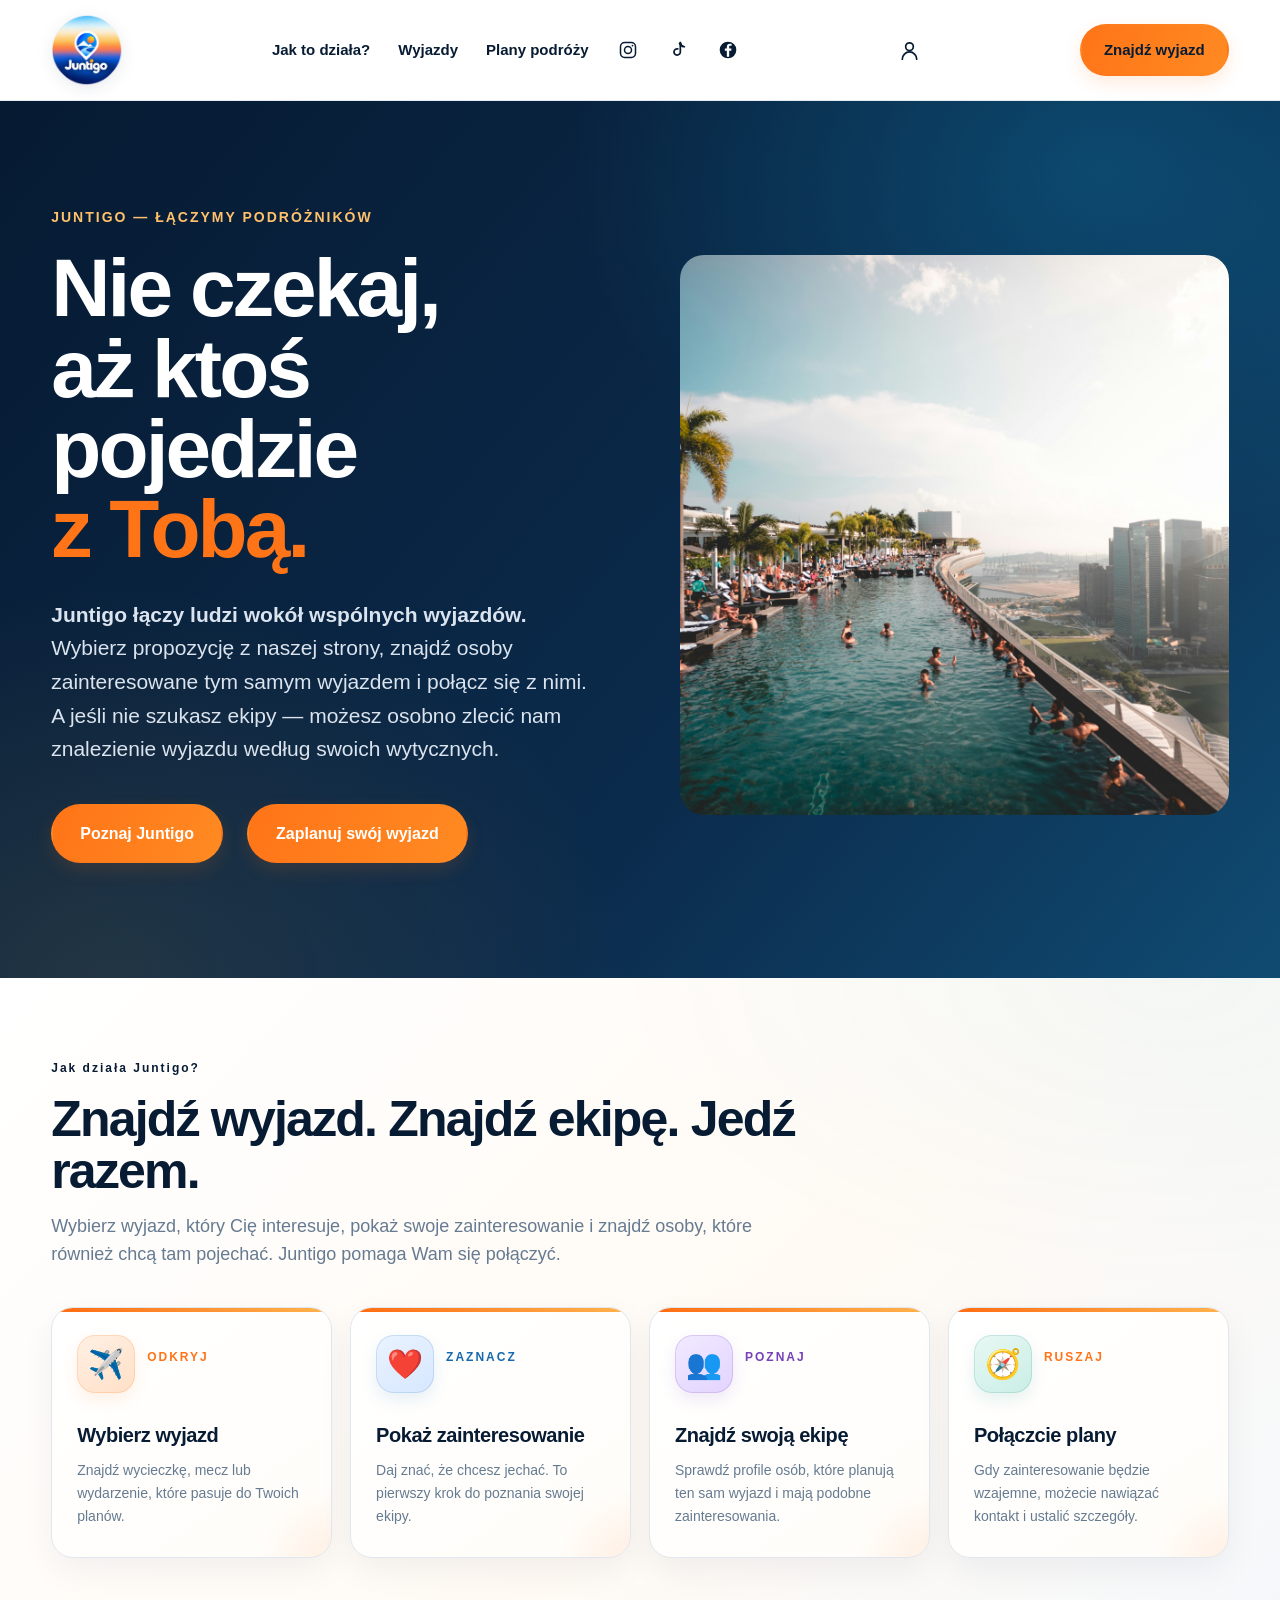
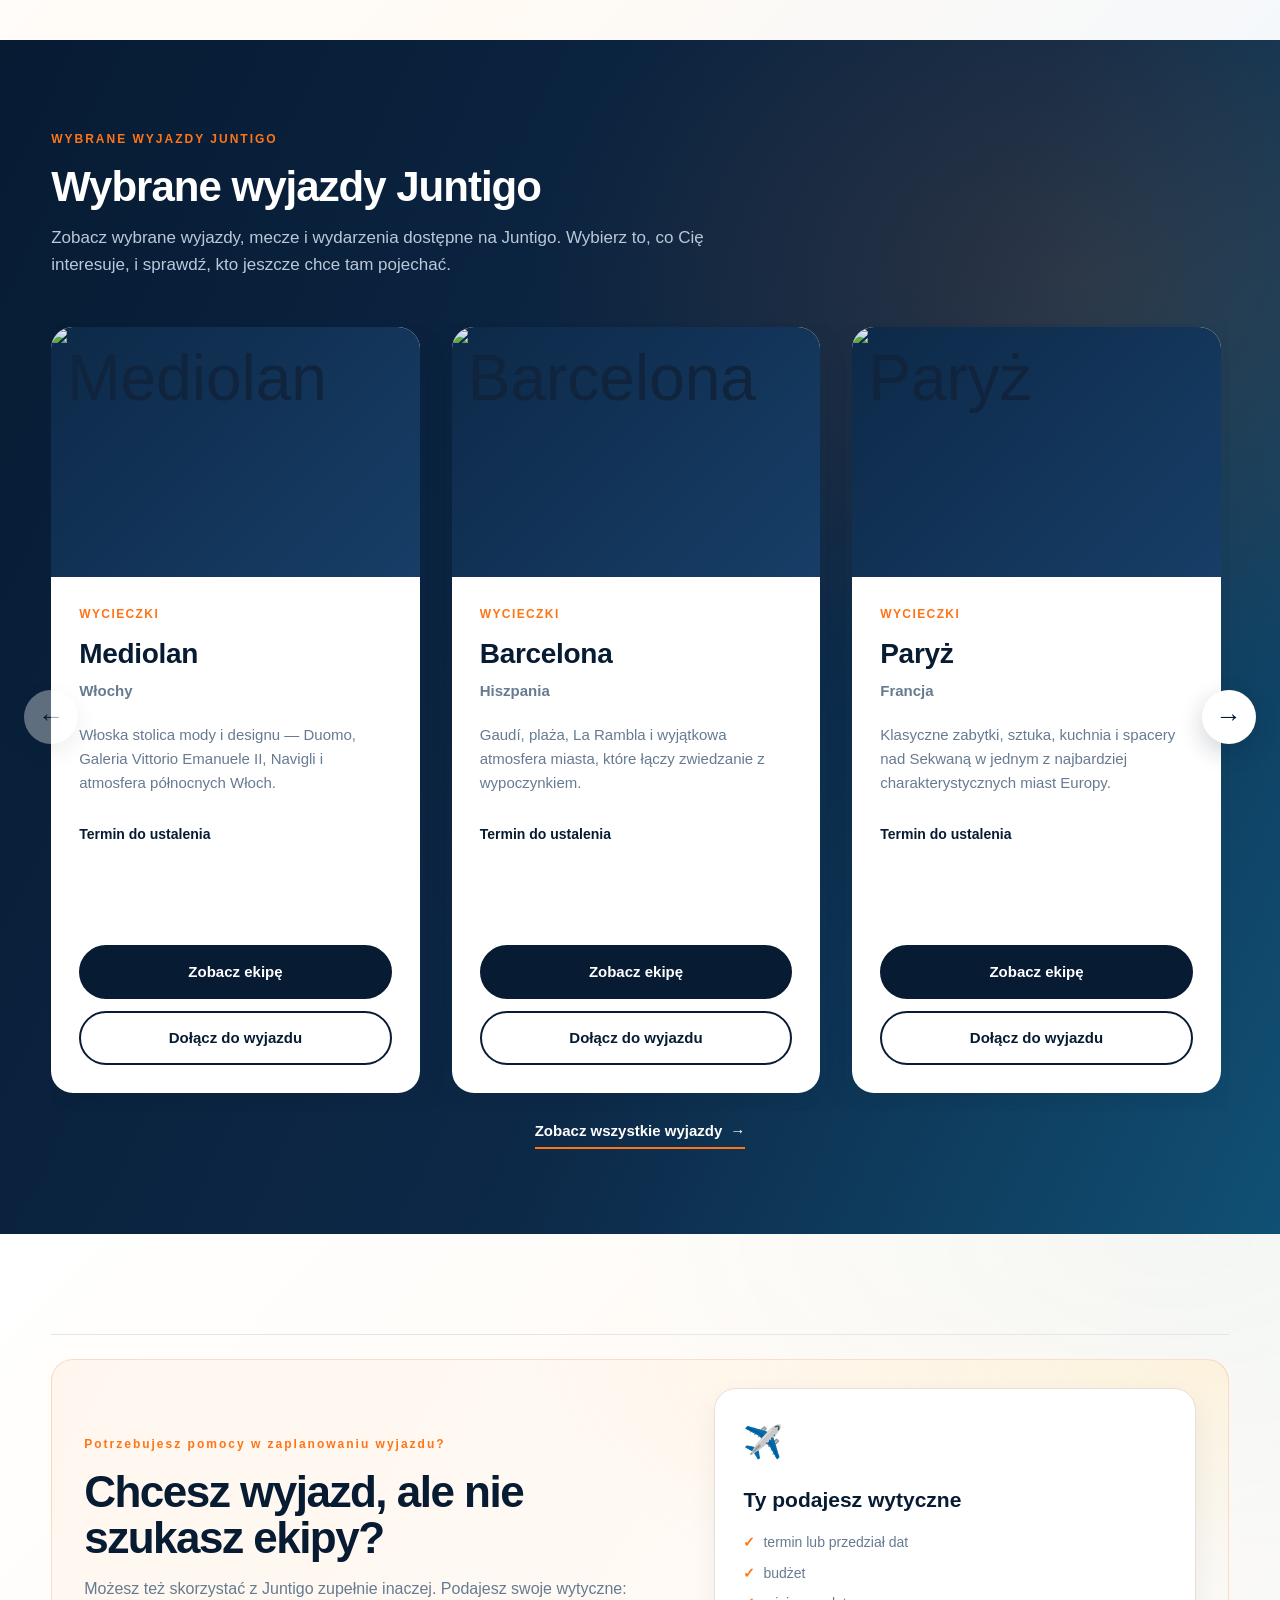
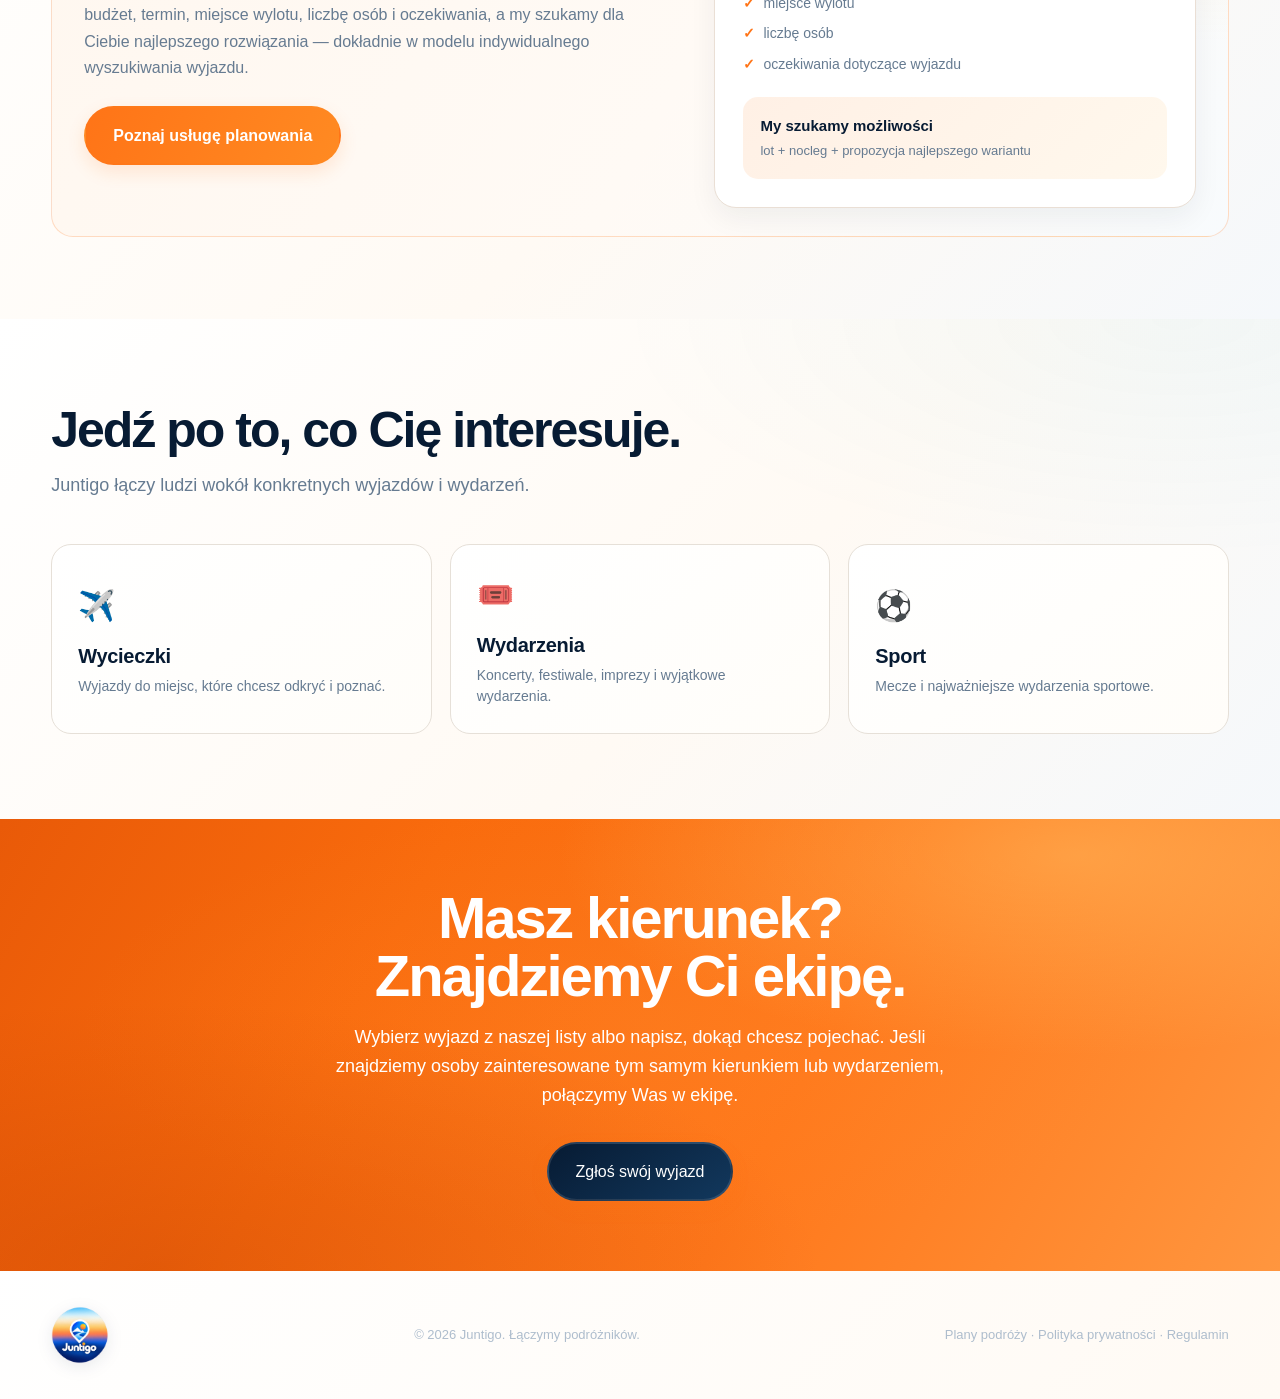
==== index.html @ 07f58eca "Dodać powiadomienie o otrzymaniu roli organizatora" ====
<!DOCTYPE html>
<html lang="pl">
<head>
  <!-- JUNTIGO_OCTOBER_EVENTS_REMOVED_20261023: homepage featured trips synchronized with the current catalogue. -->
  <meta charset="UTF-8">
  <meta name="viewport" content="width=device-width, initial-scale=1.0">
  <meta name="referrer" content="strict-origin-when-cross-origin">
  <meta name="robots" content="index,follow">
  <meta name="theme-color" content="#071b33">
  <link rel="icon" type="image/png" sizes="any" href="/juntigo-logo.png?v=20261024-3">
  <link rel="shortcut icon" type="image/png" href="/juntigo-logo.png?v=20261024-3">
  <link rel="apple-touch-icon" href="/juntigo-logo.png?v=20261024-3">

  <title>Juntigo — Łączymy podróżników</title>
  <meta name="description" content="Nie czekaj, aż ktoś pojedzie z Tobą. Znajdź ludzi na wycieczkę lub wydarzenie.">
  <link rel="canonical" href="https://juntigo.pl/">
<meta property="og:title" content="Juntigo — Łączymy podróżników">
<meta property="og:description" content="Znajdź ludzi na wspólną wycieczkę lub wydarzenie.">
<meta property="og:type" content="website">
<meta property="og:url" content="https://juntigo.pl/">
<meta property="og:image" content="https://juntigo.pl/juntigo-hero.jpg?v=20261024-2">
<meta property="og:image:width" content="1200">
<meta property="og:image:height" content="630">
<meta property="og:image:alt" content="Juntigo — łączymy podróżników">
<meta property="og:locale" content="pl_PL">
<meta property="og:site_name" content="Juntigo">

<meta name="twitter:card" content="summary_large_image">
<meta name="twitter:title" content="Juntigo — Łączymy podróżników">
<meta name="twitter:description" content="Znajdź ludzi na wspólny wyjazd.">
<meta name="twitter:image" content="https://juntigo.pl/juntigo-hero.jpg?v=20261024-2">

<script type="application/ld+json">
{
  "@context": "https://schema.org",
  "@type": "WebSite",
  "name": "Juntigo",
  "url": "https://juntigo.pl/",
  "description": "Juntigo łączy podróżników zainteresowanych wspólnymi wycieczkami i wydarzeniami.",
  "inLanguage": "pl-PL"
}
</script>
  <style>
    :root {
      --navy: #071b33;
      --navy-light: #0d2948;
      --orange: #ff7417;
      --orange-light: #ff8b3d;
      --cream: #fffaf4;
      --white: #ffffff;
      --juntigo-hero-background: radial-gradient(ellipse 560px 420px at 85% 20%, rgba(255,116,23,0.13), transparent 100%), linear-gradient(115deg, #071b33 0%, #0d2948 58%, #105074 100%);
      --text: #17283b;
      --muted: #667587;
      --border: #e7e1da;
    }

    * {
      box-sizing: border-box;
      margin: 0;
      padding: 0;
    }

    html {
      scroll-behavior: smooth;
    }

    body {
      font-family: Arial, Helvetica, sans-serif;
      color: var(--text);
      background: var(--cream);
      line-height: 1.6;
    }

    a {
      text-decoration: none;
      color: inherit;
    }

    .container {
      width: min(1400px, 92%);
      margin: 0 auto;
    }

    /* NAVBAR */

    nav {
      background: var(--white);
      border-bottom: 1px solid var(--border);
      position: sticky;
      top: 0;
      z-index: 100;
    }

    .nav-inner {
      height: 100px;
      display: flex;
      align-items: center;
      justify-content: space-between;
    }

    .logo {
      font-size: 28px;
      font-weight: 900;
      letter-spacing: -1.5px;
      color: var(--navy);
    }

    .logo span {
      color: var(--orange);
    }
.logo img {
    width: 72px;
    height: 72px;
    object-fit: contain;
    display: block;
}
   .nav-link {
  color: var(--navy);
  font-weight: 700;
  text-decoration: none;
  padding: 10px 14px;
  border-radius: 999px;
  transition: color 0.2s ease, background 0.2s ease;
}

.nav-link:hover {
  color: var(--orange);
  background: rgba(255, 107, 26, 0.08);
}
.nav-menu {
    display: flex;
    align-items: center;
    gap: 28px;
}

.nav-menu .nav-link {
    border: none;
    padding: 8px 0;
    font-size: 15px;
}
.nav-social-link {
    width: 22px;
    height: 22px;
    display: inline-flex;
    align-items: center;
    justify-content: center;
    color: var(--navy);
    transition: color 0.2s ease, transform 0.2s ease;
}
.nav-social-link svg {
    width: 20px;
    height: 20px;
    fill: none;
    stroke: currentColor;
    stroke-width: 1.8;
    stroke-linecap: round;
    stroke-linejoin: round;
}
.mobile-socials {
    display: none;
}

.nav-social-link:hover {
    transform: translateY(-1px);
}
.nav-social-link[href*="instagram.com"]:hover {
    color: #e1306c;
}
.nav-social-link[href*="tiktok.com"]:hover {
    color: #111111;
}
.nav-tiktok svg {
    stroke-width: 2.1;
}
.nav-facebook:hover {
    color: #1877f2;
}

.nav-cta {
  color: var(--navy);
  font-weight: 700;
  border: 2px solid var(--navy);
  padding: 12px 22px;
  border-radius: 999px;
  text-decoration: none;
  font-size: 15px;
  white-space: nowrap;
  background: white;
  transition: all 0.25s ease;
}
.profile-nav-button {
    width: 44px;
    height: 44px;
    padding: 0;
    border: 0;
    border-radius: 50%;
    background: transparent;
    color: var(--navy);
    display: flex;
    align-items: center;
    justify-content: center;
    cursor: pointer;
    transition: all 0.2s ease;
}

.profile-nav-button svg {
    width: 23px;
    height: 23px;
    fill: none;
    stroke: currentColor;
    stroke-width: 1.8;
    stroke-linecap: round;
    stroke-linejoin: round;
}

.profile-nav-button:hover {
    color: var(--orange);
    background: rgba(255, 107, 26, 0.08);
}

/* Avatar bez zdjęcia: identyczny kolor jak .avatar na konto.html */
#juntigo-account-wrapper .profile-nav-button.is-authenticated .juntigo-nav-avatar{background:linear-gradient(145deg,var(--brand-navy),#124d78) !important;}
    .profile-notification-badge {
    position: absolute;
    top: -2px;
    right: -4px;
    min-width: 18px;
    height: 18px;
    padding: 0 5px;
    display: none;
    align-items: center;
    justify-content: center;
    border-radius: 999px;
    background: #e53935;
    color: white;
    font-size: 11px;
    font-weight: 900;
    line-height: 1;
    border: 2px solid white;
    box-sizing: border-box;
    pointer-events: none;
}

.profile-nav-wrapper {
    position: relative;
    display: inline-flex;
    align-items: center;
    justify-content: center;
}
 
.juntigo-notification-button{position:relative;width:44px;height:44px;padding:0;border:0;border-radius:50%;background:transparent;color:var(--navy);display:flex;align-items:center;justify-content:center;cursor:pointer;transition:all .2s ease}
.juntigo-notification-button svg{width:23px;height:23px;fill:none;stroke:currentColor;stroke-width:1.8;stroke-linecap:round;stroke-linejoin:round}
.juntigo-notification-button:hover{color:var(--orange);background:rgba(255,107,26,.08)}
.juntigo-notification-panel{position:absolute;z-index:11000;top:calc(100% + 17px);right:-20px;width:min(390px,calc(100vw - 28px));max-height:min(600px,calc(100vh - 110px));overflow:hidden;border:1px solid #e2e8f0;border-radius:22px;background:#fff;box-shadow:0 22px 70px rgba(7,27,51,.22);color:var(--navy);text-align:left;animation:juntigoNoticeIn .16s ease-out}
.juntigo-notification-panel[hidden]{display:none}
.juntigo-notification-head{display:flex;align-items:flex-start;justify-content:space-between;gap:12px;padding:20px 20px 16px;border-bottom:1px solid #edf0f5}
.juntigo-notification-head h2{margin:0;color:var(--navy);font-size:22px;line-height:1.2;font-weight:850}
.juntigo-notification-head p{margin:5px 0 0;color:#718096;font-size:12px}
.juntigo-notification-head>a{flex-shrink:0;color:var(--orange);font-size:12px;font-weight:800;text-decoration:none}
.juntigo-notification-list{max-height:390px;overflow:auto;padding:7px}
.juntigo-notification-item{display:flex;gap:12px;padding:13px;border-radius:15px;color:var(--navy);text-decoration:none;transition:background .15s ease}
.juntigo-notification-item:hover{background:#f3f6fa}
.juntigo-notification-item.is-new{background:#fff7f0}
.juntigo-notification-avatar{display:flex;align-items:center;justify-content:center;flex:0 0 42px;width:42px;height:42px;border-radius:50%;background:linear-gradient(145deg,var(--brand-navy),#124d78) !important;color:#fff;font-size:18px;font-weight:900}
.juntigo-notification-avatar.is-match{background:linear-gradient(145deg,var(--brand-navy),#124d78) !important;color:#fff}
.juntigo-notification-copy{min-width:0;flex:1}
.juntigo-notification-copy strong{display:block;margin-bottom:3px;font-size:13px;line-height:1.4}
.juntigo-notification-copy span{display:block;color:#718096;font-size:12px;line-height:1.45}
.juntigo-notification-dot{flex:0 0 8px;width:8px;height:8px;margin-top:6px;border-radius:50%;background:var(--orange)}
.juntigo-notification-loading,.juntigo-notification-empty{padding:25px 18px;text-align:center;color:#718096;font-size:13px;line-height:1.6}
.juntigo-notification-footer{display:flex;align-items:center;justify-content:center;gap:8px;padding:15px;border-top:1px solid #edf0f5;color:var(--navy);font-size:13px;font-weight:850;text-decoration:none}
.juntigo-notification-footer:hover{background:#f7f9fc;color:var(--orange)}
@keyframes juntigoNoticeIn{from{opacity:0;transform:translateY(-5px)}to{opacity:1;transform:translateY(0)}}
@media(max-width:600px){.juntigo-notification-panel{position:fixed;top:78px;right:12px;width:calc(100vw - 24px);max-height:calc(100vh - 95px);border-radius:20px}.juntigo-notification-list{max-height:calc(100vh - 245px)}}

.nav-cta:hover {
  background: var(--navy);
  color: white;
  transform: translateY(-2px);
  box-shadow: 0 8px 18px rgba(7, 27, 51, 0.14);
}

.nav-link:hover {
  color: var(--orange);
  background: rgba(255, 107, 26, 0.08);
}

    .mobile-menu-header,
.mobile-nav-icon {
    display: none;
}

@media (max-width: 600px) {
  .nav-menu.mobile-open {
    background:
      radial-gradient(circle at 100% 0%, rgba(255,116,23,.16), transparent 35%),
      linear-gradient(160deg, #071b33 0%, #0d2948 100%);
    color: white;
    width: min(360px, 88vw);
    padding: 0 18px 24px;
    border-radius: 0 24px 24px 0;
    box-shadow: 16px 0 45px rgba(7,27,51,.28);
    overflow-y: auto;
  }

  .nav-menu.mobile-open .mobile-menu-header {
    display: flex;
    align-items: center;
    gap: 13px;
    padding: 24px 8px 22px;
    margin-bottom: 10px;
    border-bottom: 1px solid rgba(255,255,255,.13);
  }

  .mobile-menu-header img {
    width: 48px;
    height: 48px;
    object-fit: contain;
  }

  .mobile-menu-header strong {
    display: block;
    color: white;
    font-size: 21px;
    line-height: 1.1;
    letter-spacing: -.4px;
  }

  .mobile-menu-header span {
    display: block;
    margin-top: 4px;
    color: #aebdcd;
    font-size: 11px;
    font-weight: 700;
    letter-spacing: .4px;
    text-transform: uppercase;
  }

  .nav-menu.mobile-open .mobile-nav-item {
    display: flex;
    align-items: center;
    gap: 15px;
    width: 100%;
    min-height: 68px;
    margin: 9px 0;
    padding: 12px 15px;
    border: 1px solid rgba(255,255,255,.13);
    border-radius: 19px;
    background: linear-gradient(115deg, rgba(255,255,255,.105), rgba(255,255,255,.045));
    color: #fff;
    text-align: left;
    font-size: 16px;
    font-weight: 850;
    letter-spacing: .1px;
    box-shadow: 0 7px 18px rgba(0,0,0,.10);
    transition: background .2s ease, border-color .2s ease, transform .2s ease, box-shadow .2s ease;
  }

  .nav-menu.mobile-open .mobile-nav-item:hover,
  .nav-menu.mobile-open .mobile-nav-item:focus-visible {
    background: linear-gradient(115deg, rgba(255,116,23,.24), rgba(255,255,255,.08));
    border-color: rgba(255,145,75,.7);
    color: #fff;
    transform: translateX(3px);
    box-shadow: 0 9px 22px rgba(0,0,0,.16);
    outline: none;
  }

  .nav-menu.mobile-open .mobile-nav-icon {
    display: inline-flex;
    align-items: center;
    justify-content: center;
    width: 44px;
    height: 44px;
    flex: 0 0 44px;
    border: 1px solid rgba(255,255,255,.16);
    border-radius: 15px;
    background: linear-gradient(145deg, #ff7417 0%, #ff9a52 100%);
    color: #fff;
    font-size: 24px;
    line-height: 1;
    box-shadow: 0 5px 13px rgba(255,116,23,.24);
  }

  .nav-menu.mobile-open .nav-social-link {
    display: none;
  }
}

    /* HERO */

    .hero {
      background: var(--juntigo-hero-background);
      color: white;
      padding: 105px 0 115px;
      overflow: hidden;
    }
.hero .container {
    display: grid;
    grid-template-columns: 1fr 1fr;
    align-items: center;
    gap: 80px;
}

.hero-image {
    width: 100%;
    max-width: 680px;
    justify-self: end;
}

.hero-image img {
  width: 100%;
  height: 560px;
  object-fit: cover;
  border-radius: 24px;
  display: block;
  transition: transform 0.5s ease;
}

.hero-image:hover img {
  transform: scale(1.03);
}
    .hero-content {
      max-width: 780px;
    }
.hero-buttons {
    display: flex;
    align-items: center;
    gap: 14px;
    flex-wrap: nowrap;
}

.hero-buttons .button {
  white-space: nowrap;
  transition: all 0.25s ease;
}

.hero-buttons .button:hover {
  transform: translateY(-3px);
  box-shadow: 0 10px 22px rgba(7, 27, 51, 0.16);
}
    .hero-buttons .button-outline:hover {
  background: var(--navy);
  color: white;
  border-color: var(--navy);
}
    .eyebrow {
      color: var(--orange-light);
      font-size: 14px;
      font-weight: 800;
      letter-spacing: 2px;
      text-transform: uppercase;
      margin-bottom: 20px;
    }

    h1 {
    font-size: clamp(48px, 7vw, 82px);
    line-height: 0.98;
    letter-spacing: -3px;
    font-weight: 800;
    margin-bottom: 28px;
}

    h1 span {
      color: var(--orange);
    }

    .hero-text {
      max-width: 650px;
      font-size: 21px;
      color: #dbe4ee;
      margin-bottom: 38px;
    }

    .button {
      display: inline-block;
      background: var(--orange);
      color: white;
      padding: 15px 27px;
      border-radius: 999px;
      font-weight: 800;
      font-size: 16px;
      transition: 0.2s;
      border: 2px solid var(--orange);
    }

    .button:hover {
      background: var(--orange-light);
      transform: translateY(-2px);
    }

    .button-outline {
      margin-left: 10px;
      background: transparent;
      border-color: white;
    }

    .button-outline:hover {
      background: white;
      color: var(--navy);
    }

    /* SECTIONS */

    section {
      padding: 85px 0;
    }

    .section-heading {
      max-width: 700px;
      margin-bottom: 45px;
    }

    .section-heading h2 {
      font-size: clamp(34px, 5vw, 50px);
      line-height: 1.05;
      letter-spacing: -2px;
      color: var(--navy);
      margin-bottom: 14px;
    }

    .section-heading p {
      color: var(--muted);
      font-size: 18px;
    }

    /* CATEGORIES */

    .categories {
      background: white;
    }

    .category-grid {
      display: grid;
      grid-template-columns: repeat(3, 1fr);
      gap: 18px;
    }

  .category {
    background: #ffffff;
    border: 1px solid #e6e0d8;
    border-radius: 20px;
    padding: 26px;
    min-height: 150px;
    display: flex;
    flex-direction: column;
    justify-content: center;
    transition: transform 0.25s ease, box-shadow 0.25s ease, border-color 0.25s ease;
}

.category:hover {
  transform: translateY(-6px);
  box-shadow: 0 14px 30px rgba(7, 27, 51, 0.10);
  border-color: var(--orange);
}

   .category-icon {
    font-size: 30px;
    margin-bottom: 14px;
}

    .category h3 {
    color: var(--navy);
    margin-bottom: 8px;
    font-size: 20px;
    line-height: 1.2;
    letter-spacing: -0.3px;
}

    .category p {
    color: var(--muted);
    font-size: 14px;
    line-height: 1.5;
    margin: 0;
}
#jak-dziala {
    padding: 70px 0 55px;
}
    /* HOW IT WORKS */

  .steps {
    display: grid;
    grid-template-columns: repeat(4, 1fr);
    gap: 24px;
    position: relative;
}

.steps::before {
    content: "";
    position: absolute;
    top: 50px;
    left: 12%;
    right: 12%;
    height: 2px;
    background: #e6e9ee;
    z-index: 0;
}
@media (max-width: 600px) {
    .steps::before {
        display: none;
    }
}
.step {
    position: relative;
    z-index: 1;
}
.step {
    background: white;
    border: 1px solid #e6e9ee;
    border-radius: 20px;
    padding: 28px;
    min-height: 190px;
    box-shadow: 0 8px 24px rgba(7, 27, 51, 0.05);
    transition: transform 0.25s ease, box-shadow 0.25s ease, border-color 0.25s ease;
}

.step:hover {
    transform: translateY(-5px);
    box-shadow: 0 16px 35px rgba(7, 27, 51, 0.12);
}
  .step-number {
    width: 44px;
    height: 44px;
    display: flex;
    align-items: center;
    justify-content: center;
    background: var(--orange);
    color: white;
    border-radius: 50%;
    font-size: 13px;
    font-weight: 900;
    margin-bottom: 22px;
    letter-spacing: 0.5px;
}

    .step h3 {
    color: var(--navy);
    margin-bottom: 12px;
    font-size: 22px;
    line-height: 1.2;
}

    .step p {
      color: var(--muted);
      font-size: 15px;
    }

    /* TRIPS */

    .trips {
      background: var(--juntigo-hero-background);
      color: white;
    }

   .trips .section-heading h2 {
    color: white;
    font-size: 42px;
    line-height: 1.1;
    letter-spacing: -1px;
    margin-bottom: 14px;
}

    .trips .section-heading p {
    color: #bac9d9;
    font-size: 17px;
    line-height: 1.6;
    max-width: 720px;
}

    .trip-carousel{position:relative;width:100%}
    .trip-carousel-track{display:grid;grid-auto-flow:column;grid-auto-columns:calc((100% - 64px)/3);gap:32px;overflow-x:auto;overscroll-behavior-x:contain;scroll-snap-type:x mandatory;scroll-behavior:smooth;scrollbar-width:none;padding:4px 4px 18px;outline:none}
    .trip-carousel-track::-webkit-scrollbar{display:none}
    .trip-carousel-track:focus-visible{box-shadow:0 0 0 3px rgba(255,116,23,.35);border-radius:24px}
    .trip-slide{min-width:0;scroll-snap-align:start;display:flex}
    .featured-trip{width:100%;min-width:0}
    .trip-featured-visual{height:250px;overflow:hidden;display:flex;align-items:center;justify-content:center;font-size:64px;background:linear-gradient(135deg,#0d2948 0%,#173e67 100%)}
    .trip-featured-visual--poland{background:linear-gradient(135deg,#f1f3f6 0%,#dfe5ec 100%)}
    .trip-featured-visual--sport{background:linear-gradient(135deg,#071b33 0%,#155b55 100%)}
    .trip-featured-visual span{filter:drop-shadow(0 8px 12px rgba(7,27,51,.18))}.trip-featured-visual img{width:100%;height:100%;display:block;object-fit:cover}
    .trip-carousel-arrow{position:absolute;top:50%;z-index:5;width:54px;height:54px;border:0;border-radius:50%;background:white;color:var(--navy);box-shadow:0 8px 24px rgba(7,27,51,.20);display:flex;align-items:center;justify-content:center;cursor:pointer;transform:translateY(-50%);font-size:26px;font-weight:700;transition:transform .2s ease,opacity .2s ease,box-shadow .2s ease}
    .trip-carousel-arrow:hover:not(:disabled){transform:translateY(-50%) scale(1.05);box-shadow:0 12px 28px rgba(7,27,51,.26)}
    .trip-carousel-arrow:disabled{opacity:.35;cursor:default}
    .trip-carousel-arrow--prev{left:-27px}
    .trip-carousel-arrow--next{right:-27px}
    .trip-carousel-arrow:focus-visible{outline:3px solid var(--orange);outline-offset:3px}
    .trips-all-link{display:flex;justify-content:center;margin-top:8px}
    .trips-all-link a{display:inline-flex;align-items:center;gap:8px;color:white;font-size:15px;font-weight:900;text-decoration:none;border-bottom:2px solid var(--orange);padding-bottom:4px}
    .trips-all-link a:hover{color:var(--orange)}

    .trip-grid {
      display: grid;
      grid-template-columns: repeat(3, 1fr);
      gap: 32px;
      align-items: stretch;
    }

  .trip {
    background: white;
    color: var(--text);
    border-radius: 22px;
    overflow: hidden;
    box-shadow: 0 10px 30px rgba(7, 27, 51, 0.10);
    transition: transform 0.25s ease, box-shadow 0.25s ease;
    display: flex;
    flex-direction: column;
}

.trip:hover {
    transform: translateY(-6px);
    box-shadow: 0 18px 40px rgba(7, 27, 51, 0.18);
}

    .trip-image {
  height: 250px;
  overflow: hidden;
  background: #f0f2f5;
}
.trip-image img {
    width: 100%;
    height: 100%;
    object-fit: cover;
    display: block;
    transition: transform 0.5s ease, filter 0.5s ease;
}
.trip:hover .trip-image img {
    filter: brightness(0.9);
}
.trip:first-child .trip-image img {
  object-position: center 25%;
}
.trip:hover .trip-image img {
  transform: scale(1.05);
}

 .trip-content {
    padding: 28px;
    min-height: 280px;
    display: flex;
    flex-direction: column;
    flex: 1;
    position: relative;
    padding-bottom: 175px;
}



    .trip-tag {
      color: var(--orange);
      text-transform: uppercase;
      font-size: 12px;
      font-weight: 900;
      letter-spacing: 1.4px;
      margin-bottom: 6px;
    }

   .trip h3 {
    font-size: 28px;
    color: var(--navy);
    margin: 8px 0 10px;
    line-height: 1.15;
    letter-spacing: -0.3px;
}

    .trip-destination{color:var(--navy);font-size:14px;font-weight:800;margin:-2px 0 10px}
    .trip-date{color:var(--navy);font-size:14px;font-weight:900;margin-top:8px}


   .trip p {
    color: var(--muted);
    font-size: 15px;
    line-height: 1.6;
    margin-bottom: 20px;
}

 .trip-actions {
    position: absolute;
    left: 28px;
    right: 28px;
    bottom: 28px;
    display: flex;
    flex-direction: column;
    gap: 10px;
}

.trip-interest-count {
    display: flex;
    align-items: center;
    gap: 6px;
    margin: -8px 0 0;
    color: var(--navy);
    font-size: 14px;
    font-weight: 800;
}

.trip-button {
    display: block;
    width: 100%;
    margin: 0;
    padding: 13px 20px;
    background: white;
    color: var(--navy);
    border: 2px solid var(--navy);
    border-radius: 999px;
    text-align: center;
    font-weight: 800;
    font-family: inherit;
    font-size: 15px;
    line-height: 1.6;
    text-decoration: none;
    transition: all 0.25s ease;
    box-sizing: border-box;
}

.trip-button:hover {
    background: var(--navy);
    color: white;
    transform: translateY(-3px);
    box-shadow: 0 8px 18px rgba(7, 27, 51, 0.16);

}
/* JOIN FORM MODAL */

#join-modal {
    position: fixed;
    inset: 0;
    z-index: 9999;
}

/* PROPOSAL FORM MODAL */

#proposal-modal {
    position: fixed;
    inset: 0;
    z-index: 100001;
}

.proposal-overlay {
    position: fixed;
    inset: 0;
    display: flex;
    align-items: center;
    justify-content: center;
    padding: 24px;
    overflow-y: auto;
    background: rgba(7, 27, 51, 0.72);
}

.proposal-modal-box {
    position: relative;
    width: 100%;
    max-width: 620px;
    max-height: calc(100vh - 48px);
    overflow-y: auto;
    padding: 36px;
    border-radius: 24px;
    background: var(--white);
    box-shadow: 0 24px 80px rgba(0, 0, 0, 0.25);
}

.proposal-close {
    position: absolute;
    top: 16px;
    right: 18px;
    width: 44px;
    height: 44px;
    border: 0;
    border-radius: 50%;
    background: #f1f3f5;
    color: var(--navy);
    font-size: 26px;
    line-height: 1;
    cursor: pointer;
}

.proposal-close:hover {
    background: var(--navy);
    color: var(--white);
}

.proposal-modal-tag {
    margin-bottom: 8px;
    color: var(--orange);
    font-size: 13px;
    font-weight: 800;
    letter-spacing: 2px;
}

.proposal-modal-box h2 {
    margin: 0 0 8px;
    color: var(--navy);
    font-size: 32px;
}

.proposal-description {
    margin: 0 0 24px;
    color: var(--muted);
    line-height: 1.6;
}

.proposal-form {
    display: flex;
    flex-direction: column;
    gap: 18px;
}

.proposal-form-section {
    padding: 20px;
    border: 1px solid #e2e8f0;
    border-radius: 16px;
    background: #f8fafc;
}

.proposal-form-section-title {
    margin-bottom: 18px;
    color: var(--navy);
    font-size: 15px;
    font-weight: 800;
}

.proposal-form label {
    display: flex;
    flex-direction: column;
    gap: 8px;
    margin-bottom: 16px;
    color: var(--navy);
    font-size: 14px;
    font-weight: 700;
}

.proposal-form label:last-child {
    margin-bottom: 0;
}

.proposal-form input,
.proposal-form select,
.proposal-form textarea {
    width: 100%;
    min-height: 48px;
    padding: 14px 16px;
    border: 1px solid #d7dee8;
    border-radius: 12px;
    outline: none;
    background: var(--white);
    color: var(--navy);
    font: inherit;
    font-size: 15px;
}

.proposal-form textarea {
    min-height: 120px;
    resize: vertical;
}

.proposal-form input:focus,
.proposal-form select:focus,
.proposal-form textarea:focus {
    border-color: var(--orange);
    box-shadow: 0 0 0 3px rgba(255, 107, 0, 0.12);
}

.proposal-form-row {
    display: grid;
    grid-template-columns: 1fr 1fr;
    gap: 14px;
}

.proposal-status {
    display: none;
    padding: 14px 16px;
    border-radius: 12px;
    font-size: 14px;
    line-height: 1.5;
}

.proposal-status.is-visible {
    display: block;
}

.proposal-status--error {
    border: 1px solid #f3c2c2;
    background: #fff1f1;
    color: #9f1d1d;
}

.proposal-success {
    padding: 8px 0;
    text-align: center;
}

.proposal-success h2 {
    margin-bottom: 12px;
}

.proposal-success p {
    margin-bottom: 24px;
    color: var(--muted);
}

.proposal-submit,
.proposal-done,
.proposal-trigger,
.proposal-nav-trigger {
    font: inherit;
    cursor: pointer;
}

.proposal-submit,
.proposal-done {
    width: 100%;
    min-height: 54px;
    border: 0;
    border-radius: 999px;
    background: var(--orange);
    color: var(--white);
    font-size: 16px;
    font-weight: 800;
}

.proposal-submit:hover,
.proposal-done:hover {
    background: var(--navy);
}

.proposal-submit:disabled {
    cursor: wait;
    opacity: 0.7;
}

.proposal-trigger {
    border: 0;
}

.proposal-nav-trigger {
    padding: 0;
    border: 0;
    background: transparent;
}

@media (max-width: 600px) {
    .proposal-overlay {
        padding: 12px;
    }

    .proposal-modal-box {
        max-height: calc(100vh - 24px);
        padding: 28px 20px;
        border-radius: 20px;
    }

    .proposal-modal-box h2 {
        font-size: 26px;
    }

    .proposal-form-section {
        padding: 16px;
    }

    .proposal-form-row {
        grid-template-columns: 1fr;
        gap: 0;
    }

    .proposal-form input,
    .proposal-form select,
    .proposal-form textarea {
        font-size: 16px;
    }
}

.join-overlay {
    position: fixed;
    inset: 0;
    background: rgba(7, 27, 51, 0.72);
    display: flex;
    align-items: center;
    justify-content: center;
    padding: 24px;
    overflow-y: auto;
}

.join-modal-box {
    position: relative;
    width: 100%;
    max-width: 560px;
    max-height: calc(100vh - 48px);
    overflow-y: auto;
    background: white;
    border-radius: 24px;
    padding: 36px;
    box-shadow: 0 24px 80px rgba(0, 0, 0, 0.25);
    box-sizing: border-box;
}

.join-close {
    position: absolute;
    top: 16px;
    right: 18px;
    width: 44px;
    height: 44px;
    border: 0;
    border-radius: 50%;
    background: #f1f3f5;
    color: var(--navy);
    font-size: 26px;
    line-height: 1;
    cursor: pointer;
}

.join-close:hover {
    background: var(--navy);
    color: white;
}

.join-modal-tag {
    color: var(--orange);
    font-size: 13px;
    font-weight: 800;
    letter-spacing: 2px;
    margin-bottom: 8px;
}

.join-modal-box h2 {
    margin: 0 0 8px;
    color: var(--navy);
    font-size: 32px;
}

.join-trip-name {
    margin: 0 0 10px;
    color: var(--orange);
    font-size: 18px;
    font-weight: 800;
}

.join-description {
    margin: 0 0 28px;
    color: #61708a;
    line-height: 1.6;
}

#join-form {
    display: flex;
    flex-direction: column;
    gap: 18px;
}

#join-form label {
    display: flex;
    flex-direction: column;
    gap: 7px;
    color: var(--navy);
    font-size: 14px;
    font-weight: 700;
}

#join-form input,
#join-form textarea {
    width: 100%;
    padding: 13px 15px;
    border: 1px solid #d7dce3;
    border-radius: 10px;
    background: #f8f9fb;
    color: var(--navy);
    font-family: inherit;
    font-size: 15px;
    box-sizing: border-box;
    outline: none;
}

#join-form input:focus,
#join-form textarea:focus {
    border-color: var(--orange);
    background: white;
    box-shadow: 0 0 0 3px rgba(255, 111, 0, 0.12);
}

#join-form textarea {
    resize: vertical;
    min-height: 110px;
}

.join-submit {
    width: 100%;
    margin-top: 6px;
    padding: 15px 20px;
    border: 0;
    border-radius: 999px;
    background: var(--navy);
    color: white;
    font-family: inherit;
    font-size: 16px;
    font-weight: 800;
    cursor: pointer;
    transition: all 0.25s ease;
}

.join-submit:hover {
    background: var(--orange);
    transform: translateY(-2px);
}

@media (max-width: 600px) {
    .join-overlay {
        padding: 12px;
    }

    .join-modal-box {
        max-height: calc(100vh - 24px);
        padding: 28px 20px;
        border-radius: 20px;
    }

    .join-modal-box h2 {
        font-size: 26px;
    }
}
.trip-team {
    display: block;
    width: 100%;
    padding: 13px 20px;
    background: var(--navy);
    color: white;
    border: 2px solid var(--navy);
    border-radius: 999px;
    text-align: center;
    font-weight: 800;
    font-family: inherit;
    font-size: 15px;
    line-height: 1.6;
    text-decoration: none;
    cursor: pointer;
    transition: all 0.25s ease;
    box-sizing: border-box;
}

.trip-team:hover {
    background: white;
    color: var(--navy);
    transform: translateY(-3px);
}
.trip-actions {
  position: absolute;
  left: 28px;
  right: 28px;
  bottom: 28px;
  display: flex;
  flex-direction: column;
  gap: 12px;
}

.trip-actions .trip-team {
  width: 100%;
  box-sizing: border-box;
}

.trip-actions .trip-button {
  position: static;
  width: 100%;
  box-sizing: border-box;
}
.trip-count {
    margin-top: auto;
    margin-bottom: 14px;
    color: var(--navy);
    font-size: 14px;
    font-weight: 700;
}

.trip-button:hover {
  background: var(--navy);
  color: white;
  transform: translateY(-3px);
  box-shadow: 0 8px 18px rgba(7, 27, 51, 0.16);
}
/* EKIPA WYJAZDU */

#team-modal {
  position: fixed;
  inset: 0;
  z-index: 99998;
  display: flex;
  align-items: center;
  justify-content: center;
  padding: 24px;
}

.team-modal-overlay {
  position: absolute;
  inset: 0;
  background: rgba(7, 27, 51, 0.72);
}

.team-modal-box {
  position: relative;
  z-index: 1;
  width: 100%;
  max-width: 860px;
  max-height: calc(100vh - 48px);
  background: white;
  border-radius: 24px;
  padding: 34px;
  box-shadow: 0 24px 80px rgba(0, 0, 0, 0.28);
  display: flex;
  flex-direction: column;
  overflow: hidden;
}

.team-modal-close {
  position: absolute;
  top: 16px;
  right: 18px;
  width: 44px;
  height: 44px;
  border: 0;
  border-radius: 50%;
  background: #f1f3f5;
  color: var(--navy);
  font-size: 26px;
  line-height: 1;
  cursor: pointer;
  z-index: 2;
}

.team-modal-close:hover {
  background: var(--navy);
  color: white;
}

.team-modal-tag {
  color: var(--orange);
  font-size: 13px;
  font-weight: 800;
  letter-spacing: 2px;
  margin-bottom: 8px;
}

.team-modal-box h2 {
  margin: 0 0 6px;
  color: var(--navy);
  font-size: 32px;
  line-height: 1.15;
}

.team-modal-trip-name {
  margin: 0 0 22px;
  color: var(--orange);
  font-size: 17px;
  font-weight: 800;
}

.team-modal-content {
  min-height: 0;
  overflow-y: auto;
  padding-right: 6px;
}

.team-results {
  margin: 0;
  padding: 0;
  border: 0;
}

.team-heading {
  display: flex;
  align-items: center;
  justify-content: space-between;
  gap: 12px;
  margin-bottom: 16px;
  color: var(--navy);
}

.team-heading strong {
  font-size: 16px;
  font-weight: 900;
}

.team-heading span {
  font-size: 13px;
  color: var(--muted);
  font-weight: 700;
}

.team-results > .team-heading {
  display: none;
}

.team-results:has(.person-card) {
  display: grid;
  grid-template-columns: repeat(2, minmax(0, 1fr));
  gap: 14px;
}

.person-card {
  display: flex;
  flex-direction: column;
  padding: 18px;
  margin: 0;
  background: #f7f9fc;
  border: 1px solid #e4e9ef;
  border-radius: 18px;
}

.person-card:last-child {
  margin-bottom: 0;
}

.person-card h4 {
  margin: 0 0 5px;
  color: var(--navy);
  font-size: 20px;
  line-height: 1.2;
}

.person-meta {
  color: var(--muted);
  font-size: 14px;
  margin-bottom: 8px;
}

.person-instagram {
  display: block;
  color: var(--navy);
  font-size: 14px;
  font-weight: 800;
  margin-bottom: 12px;
  text-decoration: none;
}

.person-instagram:hover {
  text-decoration: underline;
}

.person-contact {
  display: block;
  width: 100%;
  padding: 9px 14px;
  background: var(--navy);
  color: white;
  border-radius: 999px;
  font-size: 13px;
  font-weight: 800;
  text-decoration: none;
  transition: all 0.25s ease;
  text-align: center;
}

.person-contact:hover {
  background: var(--orange);
  transform: translateY(-2px);
}
    #person-profile-modal {
  position: fixed;
  inset: 0;
  z-index: 100000;
  display: flex;
  align-items: center;
  justify-content: center;
  padding: 24px;
}
.person-profile-button {
  display: block;
  width: 100%;
  padding: 9px 14px;
  margin-bottom: 8px;
  background: white;
  color: var(--navy);
  border: 2px solid var(--navy);
  border-radius: 999px;
  font-family: inherit;
  font-size: 13px;
  font-weight: 800;
  text-align: center;
  cursor: pointer;
  transition: all 0.25s ease;
}

.person-profile-button:hover {
  background: var(--navy);
  color: white;
}
    #report-modal {
  position: fixed;
  inset: 0;
  z-index: 100002;
  display: flex;
  align-items: center;
  justify-content: center;
  padding: 24px;
}
.report-overlay {
  position: fixed;
  inset: 0;
  display: flex;
  align-items: center;
  justify-content: center;
  padding: 24px;
  background: rgba(7, 27, 51, 0.72);
}
.report-modal-box {
  position: relative;
  width: 100%;
  max-width: 520px;
  padding: 32px;
  border-radius: 22px;
  background: white;
  box-shadow: 0 24px 80px rgba(0, 0, 0, 0.25);
}
.report-close {
  position: absolute;
  top: 14px;
  right: 16px;
  width: 42px;
  height: 42px;
  border: 0;
  border-radius: 50%;
  background: #f1f3f5;
  color: var(--navy);
  font-size: 25px;
  cursor: pointer;
}
.report-modal-tag {
  margin-bottom: 7px;
  color: var(--orange);
  font-size: 12px;
  font-weight: 800;
  letter-spacing: 2px;
}
.report-modal-box h2 {
  margin: 0 0 8px;
  color: var(--navy);
  font-size: 28px;
}
.report-description {
  margin: 0 0 22px;
  color: var(--muted);
  line-height: 1.55;
  font-size: 14px;
}
.report-form {
  display: flex;
  flex-direction: column;
  gap: 16px;
}
.report-form label {
  display: flex;
  flex-direction: column;
  gap: 7px;
  color: var(--navy);
  font-size: 14px;
  font-weight: 700;
}
.report-form label span {
  color: var(--muted);
  font-weight: 500;
}
.report-form select,
.report-form textarea {
  width: 100%;
  padding: 13px 14px;
  border: 1px solid #d7dee8;
  border-radius: 12px;
  background: white;
  color: var(--navy);
  font: inherit;
  box-sizing: border-box;
}
.report-form textarea {
  resize: vertical;
}
.report-form select:focus,
.report-form textarea:focus {
  outline: none;
  border-color: var(--orange);
  box-shadow: 0 0 0 3px rgba(255, 107, 0, 0.12);
}
.report-submit {
  min-height: 50px;
  border: 0;
  border-radius: 999px;
  background: var(--orange);
  color: white;
  font: inherit;
  font-weight: 800;
  cursor: pointer;
}
.report-submit:hover {
  background: var(--navy);
}
.report-submit:disabled {
  cursor: wait;
  opacity: 0.7;
}
.report-status {
  display: none;
  padding: 12px 14px;
  border-radius: 11px;
  font-size: 13px;
  line-height: 1.45;
}
.report-status.is-visible {
  display: block;
}
.report-status--error {
  background: #fff1f1;
  border: 1px solid #f3c2c2;
  color: #9f1d1d;
}
.report-status--success {
  background: #edf8f1;
  border: 1px solid #b9e2c8;
  color: #176b3a;
}
.person-profile-report {
  margin-top: 26px;
  padding-top: 18px;
  border-top: 1px solid #e4e9ef;
}
.person-profile-report-button {
  width: 100%;
  border: 0;
  background: transparent;
  color: #7b8798;
  font: inherit;
  font-size: 13px;
  font-weight: 700;
  cursor: pointer;
  padding: 8px;
}
.person-profile-report-button:hover {
  color: #9f1d1d;
  text-decoration: underline;
}
.person-profile-block-button {
  width: 100%;
  margin-top: 4px;
  border: 0;
  background: transparent;
  color: #7b8798;
  font: inherit;
  font-size: 13px;
  font-weight: 700;
  cursor: pointer;
  padding: 8px;
}
.person-profile-block-button:hover {
  color: #9f1d1d;
  text-decoration: underline;
}
@media (max-width: 600px) {
  .join-form-row {
    grid-template-columns: 1fr;
    gap: 16px;
  }

  .team-modal-box {
    max-height: calc(100vh - 24px);
    padding: 28px 20px;
    border-radius: 20px;
  }

  .team-results:has(.person-card) {
    grid-template-columns: 1fr;
  }

  .person-profile-header {
    align-items: flex-start;
    gap: 14px;
  }

  .person-profile-avatar {
    width: 72px;
    height: 72px;
    font-size: 27px;
  }

  .person-profile-header h2 {
    font-size: 25px;
  }

  .person-profile-modal-box {
    max-height: calc(100vh - 24px);
  }

  .report-overlay {
    padding: 12px;
  }
  .report-modal-box {
    padding: 28px 20px;
    border-radius: 20px;
  }
}
    .person-profile-modal-box {
  width: 100%;
  max-width: 620px;
  max-height: calc(100vh - 48px);
  overflow-y: auto;
  overflow-x: hidden;
}

.person-profile-header {
  display: flex;
  align-items: center;
  gap: 20px;
  margin: 24px 0 30px;
}

.person-profile-avatar {
  width: 86px;
  height: 86px;
  flex-shrink: 0;
  display: flex;
  align-items: center;
  justify-content: center;
  border-radius: 50%;
  background:linear-gradient(145deg,var(--brand-navy),#124d78) !important;
  color: white;
  font-size: 32px;
  font-weight: 900;
}
.person-profile-avatar img {
  width: 100%;
  height: 100%;
  object-fit: cover;
  display: block;
}
.person-profile-header h2 {
  margin: 0 0 4px;
  color: var(--navy);
  font-size: 30px;
}

.person-profile-meta {
  color: var(--muted);
  font-size: 14px;
}

.person-profile-verified {
  display: inline-flex;
  align-items: center;
  gap: 6px;
  margin-top: 9px;
  padding: 6px 10px;
  border-radius: 999px;
  background: #edf8f1;
  color: #176b3a;
  font-size: 12px;
  font-weight: 800;
}

.person-profile-section {
  margin-top: 24px;
}

.person-profile-section h3 {
  display: flex;
  align-items: center;
  gap: 8px;
  margin-bottom: 11px;
  color: var(--navy);
  font-size: 15px;
  font-weight: 800;
}

.profile-section-icon {
  width: 28px;
  height: 28px;
  display: inline-flex;
  align-items: center;
  justify-content: center;
  flex-shrink: 0;
  border-radius: 9px;
  background: #f1f3f5;
  font-size: 14px;
}

.person-profile-section p {
  color: var(--text);
  font-size: 14px;
  line-height: 1.6;
}

.person-profile-tags {
  display: flex;
  flex-wrap: wrap;
  gap: 7px;
}

.person-profile-tags span {
  padding: 7px 11px;
  border-radius: 999px;
  background: #f1f3f5;
  color: var(--navy);
  font-size: 12px;
  font-weight: 700;
}

.person-profile-instagram {
  display: inline-flex;
  align-items: center;
  gap: 9px;
  padding: 10px 14px;
  border-radius: 12px;
  background: #f1f3f5;
  color: var(--navy);
  font-size: 14px;
  font-weight: 800;
  text-decoration: none;
  transition: all 0.2s ease;
}

.person-profile-instagram:hover {
  background: var(--navy);
  color: white;
  transform: translateY(-1px);
}

.instagram-icon {
  width: 24px;
  height: 24px;
  display: inline-flex;
  align-items: center;
  justify-content: center;
  border-radius: 7px;
  background: var(--navy);
  color: white;
  font-size: 17px;
  line-height: 1;
}
.instagram-icon svg {
  width: 15px;
  height: 15px;
  fill: none;
  stroke: currentColor;
  stroke-width: 1.8;
  stroke-linecap: round;
  stroke-linejoin: round;
}
.person-profile-instagram:hover .instagram-icon {
  background: white;
  color: var(--navy);
}
.person-interests {
  display: inline-block;
  padding: 6px 10px;
  background: white;
  border-radius: 999px;
  color: var(--navy);
  font-size: 12px;
  font-weight: 800;
  margin-bottom: 10px;
}

.person-about {
  margin: 4px 0 0;
  color: var(--muted);
  font-size: 14px;
  line-height: 1.5;
}

.person-card-actions {
  margin-top: auto;
  padding-top: 14px;
  border-top: 1px solid #e4e9ef;
}

.team-empty {
  grid-column: 1 / -1;
  padding: 18px;
  background: #f7f9fc;
  border: 1px solid #e4e9ef;
  border-radius: 18px;
  color: var(--muted);
  font-size: 14px;
  line-height: 1.5;
}

.team-empty strong {
  display: block;
  color: var(--navy);
  font-size: 15px;
  margin-bottom: 4px;
}

.team-empty span {
  display: block;
}

.team-loading {
  grid-column: 1 / -1;
  padding: 28px;
  text-align: center;
  color: var(--muted);
  background: #f7f9fc;
  border: 1px solid #e4e9ef;
  border-radius: 18px;
}

@media (max-width: 700px) {
  #team-modal {
    padding: 12px;
  }

  .team-modal-box {
    max-height: calc(100vh - 24px);
    padding: 28px 20px;
    border-radius: 20px;
  }

  .team-modal-box h2 {
    font-size: 26px;
  }

  .team-results:has(.person-card) {
    grid-template-columns: 1fr;
  }

  .team-modal-trip-name {
    margin-bottom: 18px;
  }
}
    /* CTA */

   .cta {
    text-align: center;
    background: var(--orange);
    color: white;
    padding: 70px 0;
}

    .cta h2 {
      font-size: clamp(36px, 5vw, 58px);
      line-height: 1;
      letter-spacing: -2px;
      margin-bottom: 18px;
    }

   .cta p {
    max-width: 650px;
    margin: 0 auto 32px;
    font-size: 18px;
    line-height: 1.6;
}

   .cta .button {
  background: var(--navy);
  border: 2px solid var(--navy);
  color: white;
  transition: all 0.25s ease;
}

.cta .button:hover {
  background: white;
  color: var(--navy);
  border-color: white;
  transform: translateY(-3px);
  box-shadow: 0 10px 24px rgba(7, 27, 51, 0.18);
}

    /* FOOTER */

    footer {
      background: #041426;
      color: #aebdcd;
      padding: 35px 0;
    }

    .footer-inner {
      display: flex;
      align-items: center;
      justify-content: space-between;
      gap: 20px;
    }

    .footer-brand {
      display: flex;
      align-items: center;
      flex: 0 0 auto;
    }

    .footer-brand img {
      width: 58px;
      height: 58px;
      object-fit: contain;
      display: block;
    }

    footer p {
      font-size: 13px;
    }

    /* MOBILE */

    @media (max-width: 800px) {
      .category-grid,
      .steps {
        grid-template-columns: repeat(2, 1fr);
      }

      .trip-grid {
        grid-template-columns: 1fr;
      }

      .hero {
        padding: 75px 0 85px;
      }

      h1 {
        letter-spacing: -2.5px;
      }
    }

    @media (max-width: 560px) {
      .nav-inner {
        height: 68px;
      }

      .logo {
        font-size: 24px;
      }

      .nav-link {
        padding: 8px 13px;
        font-size: 13px;
      }

      .hero-text {
        font-size: 18px;
      }

      .button {
        display: block;
        text-align: center;
        width: 100%;
        margin-bottom: 10px;
      }

      .button-outline {
        margin-left: 0;
      }

      .category-grid,
      .steps {
        grid-template-columns: 1fr;
      }

      section {
        padding: 65px 0;
      }

      .footer-inner {
        flex-direction: column;
        text-align: center;
      }
    }
   
    /* ===== MOBILE ===== */
.mobile-menu-toggle {
    display: none;
}
@media (max-width: 600px) {

  * {
    box-sizing: border-box;
  }

  body {
    overflow-x: hidden;
  }

  .container {
    width: 100%;
    max-width: 100%;
    padding-left: 22px;
    padding-right: 22px;
  }

  /* NAVIGACJA */
.nav-inner {
    position: relative;
    height: 76px;
    width: 100%;
    padding: 0 16px;
    display: flex;
    align-items: center;
    justify-content: space-between;
}

.nav-inner .logo {
    position: absolute;
    left: 50%;
    top: 50%;
    transform: translate(-50%, -50%);
}

.nav-inner .mobile-menu-toggle {
    position: absolute;
    left: 16px;
    top: 50%;
    transform: translateY(-50%);
    width: 44px;
    height: 44px;
    margin: 0;
}

.nav-inner .nav-cta {
    position: absolute;
    right: 16px;
    top: 50%;
    transform: translateY(-50%);
    padding: 9px 14px;
    font-size: 13px;
    white-space: nowrap;
}

.nav-inner .nav-cta {
    display: none;
}

.nav-inner .mobile-socials {
    position: absolute;
    right: 16px;
    top: 50%;
    transform: translateY(-50%);
    display: flex;
    align-items: center;
    gap: 9px;
}

.nav-inner .mobile-socials .nav-social-link {
    width: 20px;
    height: 20px;
}

.nav-inner .mobile-socials .nav-social-link svg {
    width: 18px;
    height: 18px;
}

/* Rozdziel konto, dzwonek i ikony społecznościowe w mobilnym nagłówku. */
/* Konto i powiadomienia w osobnej strefie między hamburgerem a logo. */
.nav-inner #juntigo-account-wrapper {
    position: absolute;
    left: 76px;
    top: 50%;
    transform: translateY(-50%);
    z-index: 2;
}
.nav-inner #juntigo-notification-wrapper {
    position: absolute;
    left: 116px;
    top: 50%;
    right: auto;
    transform: translateY(-50%);
    z-index: 2;
}
.nav-inner #juntigo-account-wrapper .profile-nav-button,
.nav-inner #juntigo-notification-wrapper .juntigo-notification-button {
    position: relative;
    left: auto;
    right: auto;
    top: auto;
    transform: none;
    margin: 0;
    width: 40px;
    height: 40px;
}
.nav-inner #juntigo-notification-wrapper .profile-notification-badge {
    top: 0;
    right: 0;
}

/* Mobilny panel otwiera się w obrębie ekranu, nie względem całej strony. */
.nav-inner #juntigo-notification-wrapper .juntigo-notification-panel {
    position: fixed;
    top: 92px;
    left: 14px;
    right: 14px;
    width: auto;
    max-width: none;
    max-height: calc(100dvh - 115px);
    margin: 0;
    overflow: hidden;
    z-index: 12000;
}
.nav-inner #juntigo-notification-wrapper .juntigo-notification-list {
    max-height: min(390px, calc(100dvh - 300px));
    overflow-y: auto;
    overscroll-behavior: contain;
}
  nav {
    width: 100%;
  }

  .nav-inner {
    height: 76px;
    width: 100%;
    padding: 0 22px;
    display: flex;
    align-items: center;
    justify-content: space-between;
  }

  .logo img {
    width: 54px;
    height: 54px;
  }

  .nav-menu {
    display: none;
  }
  .nav-menu {
    display: none;
}

.nav-menu.mobile-open {
    display: flex;
    position: fixed;
    top: 76px;
    left: 0;
    bottom: 0;
    width: min(360px, 86vw);
    background: white;
    flex-direction: column;
    align-items: stretch;
    padding: 28px 20px;
    gap: 6px;
    border-radius: 0 22px 22px 0;
    box-shadow: 12px 0 35px rgba(7, 27, 51, 0.18);
    z-index: 1001;
}

.nav-menu.mobile-open .nav-link {
    display: block;
    width: 100%;
    padding: 16px 14px;
    border-radius: 12px;
    text-align: left;
    font-size: 17px;
    font-weight: 800;
}

.nav-menu.mobile-open .nav-link:hover {
    background: #f3f6f9;
}

.nav-menu.mobile-open .nav-link {
    display: block;
    width: 100%;
    padding: 14px 16px;
    border-radius: 12px;
    text-align: left;
    box-sizing: border-box;
}

.nav-menu.mobile-open .nav-link:hover {
    background: #f3f6f9;
}
.mobile-menu-toggle {
    display: flex;
    align-items: center;
    justify-content: center;
    width: 48px;
    height: 48px;
    margin: 0 auto;
    padding: 0;
    background: transparent;
    border: 0;
    color: var(--navy);
    cursor: pointer;
    font-size: 0;
}
.profile-nav-button {
    position: absolute;
    left: 72px;
    top: 50%;
    transform: translateY(-50%);
}
.mobile-menu-toggle::before {
    content: "☰";
    font-size: 28px;
    line-height: 1;
}
  .nav-cta {
    padding: 10px 16px;
    font-size: 14px;
    white-space: nowrap;
  }

  /* HERO */

  .hero {
    padding: 65px 0 70px;
  }

  .hero .container {
    display: block;
  }

  .hero-content {
    max-width: 100%;
  }

  .hero h1 {
    font-size: clamp(42px, 12vw, 64px);
    line-height: 0.98;
    letter-spacing: -2px;
  }

  .hero-text {
    font-size: 18px;
    line-height: 1.55;
    max-width: 100%;
  }

  .hero-buttons {
    display: flex;
    flex-wrap: wrap;
    gap: 12px;
  }

  .hero-buttons .button {
    font-size: 15px;
    padding: 14px 20px;
  }

  .hero-image {
    width: 100%;
    max-width: 100%;
    margin-top: 35px;
  }

  .hero-image img {
  width: 100%;
  height: 300px;
  object-fit: cover;
  transition: transform 0.5s ease;
}

.hero-image:hover img {
  transform: scale(1.03);
}

  /* SEKCJE */

  .section-heading {
    max-width: 100%;
  }

  .section-heading h2 {
    font-size: 40px;
    line-height: 1.05;
  }

  /* WYJAZDY */

  .trip-grid {
    grid-template-columns: 1fr;
    gap: 22px;
  }

  .trip {
    width: 100%;
  }

  .trip-image {
    height: 210px;
  }

}
    /* ================================
   JUNTIGO — PROFESJONALNY FORMULARZ
   ================================ */

.join-form {
    display: flex;
    flex-direction: column;
    gap: 22px;
}

.join-form-intro {
    margin-bottom: 2px;
}

.join-form-note {
    margin: 0;
    font-size: 15px;
    line-height: 1.6;
    color: #64748b;
}

.join-form-section {
    padding: 20px;
    background: #f8fafc;
    border: 1px solid #e2e8f0;
    border-radius: 16px;
}

.join-form-section-title {
    margin-bottom: 18px;
    font-size: 15px;
    font-weight: 800;
    color: var(--navy);
}

.join-form label {
    display: flex;
    flex-direction: column;
    gap: 8px;
    margin-bottom: 16px;
    font-size: 14px;
    font-weight: 700;
    color: var(--navy);
}

.join-form label:last-child {
    margin-bottom: 0;
}

.join-form input,
.join-form textarea {
    width: 100%;
    box-sizing: border-box;
    padding: 14px 16px;
    border: 1px solid #d7dee8;
    border-radius: 12px;
    background: white;
    color: var(--navy);
    font-family: inherit;
    font-size: 15px;
    outline: none;
    transition: all 0.2s ease;
}

.join-form input {
    min-height: 48px;
}

.join-form textarea {
    min-height: 110px;
    resize: vertical;
}

.join-form input::placeholder,
.join-form textarea::placeholder {
    color: #94a3b8;
}

.join-form input:focus,
.join-form textarea:focus {
    border-color: var(--orange);
    box-shadow: 0 0 0 3px rgba(255, 107, 0, 0.12);
}

.join-field-hint {
    margin-top: -2px;
    font-size: 12px;
    line-height: 1.5;
    font-weight: 400;
    color: #64748b;
}

.join-form-row {
    display: grid;
    grid-template-columns: 0.7fr 1.3fr;
    gap: 14px;
}

.join-form-info {
    padding: 16px 18px;
    border-left: 4px solid var(--orange);
    border-radius: 10px;
    background: #fff7ed;
    color: #475569;
}

.join-form-info strong {
    display: block;
    margin-bottom: 6px;
    color: var(--navy);
    font-size: 14px;
}

.join-form-info p {
    margin: 0;
    font-size: 13px;
    line-height: 1.6;
}

.join-submit {
    width: 100%;
    min-height: 54px;
    padding: 14px 22px;
    border: 0;
    border-radius: 999px;
    background: var(--orange);
    color: white;
    font-family: inherit;
    font-size: 16px;
    font-weight: 800;
    cursor: pointer;
    transition: all 0.2s ease;
}

.join-submit:hover {
    transform: translateY(-2px);
    box-shadow: 0 8px 20px rgba(255, 107, 0, 0.22);
}

.join-submit:disabled {
    cursor: wait;
    opacity: 0.7;
    transform: none;
    box-shadow: none;
}

.join-status {
    display: none;
    padding: 14px 16px;
    border-radius: 12px;
    font-size: 14px;
    line-height: 1.5;
}

.join-status.is-visible {
    display: block;
}

.join-status--error {
    border: 1px solid #f3c2c2;
    background: #fff1f1;
    color: #9f1d1d;
}

.join-submit:active {
    transform: translateY(0);
}

@media (max-width: 600px) {

    .join-form-section {
        padding: 16px;
        border-radius: 14px;
    }

    .join-form-row {
        grid-template-columns: 1fr;
        gap: 0;
    }

    .join-form input,
    .join-form textarea {
        font-size: 16px;
    }

    .join-submit {
        min-height: 52px;
    }
}
    
.interest-sent {
    background: #eef2f6 !important;
    color: #6b7c93 !important;
    border: 1px solid #d9e2ec !important;
    cursor: default !important;
    box-shadow: none !important;
}

  @media (max-width:1100px){.trip-carousel-track{grid-auto-columns:calc((100% - 32px)/2);gap:32px}}
@media (max-width:700px){.trip-carousel-track{grid-auto-columns:86%;gap:16px;padding-left:2px;padding-right:2px}.trip-carousel-arrow{width:46px;height:46px;font-size:22px}.trip-carousel-arrow--prev{left:8px}.trip-carousel-arrow--next{right:8px}.trip-featured-visual{height:210px}.featured-trip .trip-content{padding-bottom:175px}}

    /* TRAVEL PLANS */
    .travel-service{background:#fffaf4;border-top:1px solid var(--border);border-bottom:1px solid var(--border)}
    .travel-service-grid{display:grid;grid-template-columns:.9fr 1.1fr;gap:70px;align-items:start}
    .travel-service-eyebrow{color:var(--orange);font-size:13px;font-weight:900;letter-spacing:2px;margin-bottom:14px}
    .travel-service h2{font-size:clamp(36px,5vw,54px);line-height:1.03;letter-spacing:-2px;color:var(--navy);margin-bottom:18px}
    .travel-service-lead{color:var(--muted);font-size:18px;line-height:1.6;max-width:620px}
    .travel-service-options{display:grid;gap:16px}
    .travel-service-option{display:flex;gap:18px;background:#fff;border:1px solid #e6e0d8;border-radius:20px;padding:24px;box-shadow:0 8px 24px rgba(7,27,51,.05)}
    .travel-service-icon{width:48px;height:48px;flex:0 0 48px;display:flex;align-items:center;justify-content:center;border-radius:14px;background:#fff0e6;font-size:25px}
    .travel-service-option h3{color:var(--navy);font-size:21px;margin-bottom:7px}
    .travel-service-option p{color:var(--muted);font-size:15px;line-height:1.55}
    .travel-service-bottom{margin-top:28px;padding:24px 28px;border-radius:20px;background:var(--navy);color:#fff;display:flex;align-items:center;justify-content:space-between;gap:24px}
    .travel-service-bottom strong{display:block;font-size:20px;margin-bottom:4px}
    .travel-service-bottom span{display:block;color:#bac9d9;font-size:14px}
    .travel-service-bottom .button{white-space:nowrap}
    @media(max-width:800px){
      .travel-service-grid{grid-template-columns:1fr;gap:32px}
      .travel-service-bottom{align-items:flex-start;flex-direction:column}
    }
    @media(max-width:600px){
      .travel-service-option{padding:20px}
      .travel-service-bottom{padding:22px}
      .travel-service-bottom .button{width:100%;text-align:center}
    }
    /* JUNTIGO OPTIONS */
    .juntigo-options{background:#fff}
    .juntigo-options-grid{display:grid;grid-template-columns:repeat(3,1fr);gap:20px}
    .juntigo-option{position:relative;background:#fff;border:1px solid #e6e0d8;border-radius:24px;padding:30px;min-height:360px;display:flex;flex-direction:column;box-shadow:0 8px 24px rgba(7,27,51,.05);transition:transform .25s ease,box-shadow .25s ease,border-color .25s ease}
    .juntigo-option:hover{transform:translateY(-5px);box-shadow:0 16px 35px rgba(7,27,51,.11);border-color:var(--orange)}
    .juntigo-option-icon{font-size:32px;margin-bottom:18px}
    .juntigo-option-number{position:absolute;top:28px;right:28px;color:#c9d1da;font-size:12px;font-weight:900;letter-spacing:1px}
    .juntigo-option h3{color:var(--navy);font-size:25px;line-height:1.15;margin-bottom:12px}
    .juntigo-option p{color:var(--muted);font-size:15px;line-height:1.6;margin-bottom:24px}
    .juntigo-option a{margin-top:auto;color:var(--orange);font-weight:900;font-size:15px}
    .juntigo-option a:hover{color:var(--navy)}
    .juntigo-core-message{margin-top:28px;padding:22px 26px;border-radius:20px;background:var(--navy);color:#fff;text-align:center}
    .juntigo-core-message strong{display:block;font-size:19px;letter-spacing:.5px;margin-bottom:5px}
    .juntigo-core-message span{display:block;color:#bac9d9;font-size:14px}
    @media(max-width:900px){.juntigo-options-grid{grid-template-columns:1fr}.juntigo-option{min-height:0}}
    /* CLEAR SEPARATION: CORE JUNTIGO VS TRAVEL PLANNING */
    .service-label{display:inline-block;color:var(--navy);font-size:12px;font-weight:900;letter-spacing:2px;margin-bottom:14px}
    .service-label--orange{color:var(--orange)}
    .juntigo-options{background:#fff;padding-top:42px;padding-bottom:42px}
    .juntigo-flow{display:grid;grid-template-columns:1fr auto 1fr auto 1fr auto 1fr;gap:14px;align-items:stretch}
    .juntigo-flow-step{background:#fff;border:1px solid #e6e0d8;border-radius:20px;padding:23px;box-shadow:0 8px 24px rgba(7,27,51,.05)}
    .juntigo-flow-step span{display:block;color:var(--orange);font-size:12px;font-weight:900;margin-bottom:14px}
    .juntigo-flow-step strong{display:block;color:var(--navy);font-size:18px;line-height:1.2;margin-bottom:8px}
    .juntigo-flow-step p{color:var(--muted);font-size:14px;line-height:1.5}
    .juntigo-flow-arrow{display:flex;align-items:center;justify-content:center;color:var(--orange);font-size:25px;font-weight:900}
    .juntigo-divider{height:1px;background:#e3e6ea;margin:24px 0}
    .planning-service{background:#fff7ef;border:1px solid #ffd9bf;border-radius:22px;padding:28px 32px;display:grid;grid-template-columns:1.1fr .9fr;gap:42px;align-items:center}
    .planning-service-copy h2{color:var(--navy);font-size:clamp(30px,4vw,44px);line-height:1.05;letter-spacing:-1.5px;margin-bottom:15px}
    .planning-service-copy p{color:var(--muted);font-size:16px;line-height:1.65;margin-bottom:24px;max-width:650px}
    .planning-service-card{background:#fff;border:1px solid #eadfd5;border-radius:22px;padding:28px;box-shadow:0 10px 28px rgba(7,27,51,.06)}
    .planning-service-icon{font-size:32px;margin-bottom:15px}
    .planning-service-card h3{color:var(--navy);font-size:21px;margin-bottom:15px}
    .planning-service-card ul{list-style:none;display:grid;gap:8px;margin-bottom:22px;color:var(--muted);font-size:14px}
    .planning-service-card li::before{content:"✓";color:var(--orange);font-weight:900;margin-right:8px}
    .planning-service-result{padding:17px;border-radius:15px;background:#fff7ef}
    .planning-service-result strong{display:block;color:var(--navy);font-size:15px;margin-bottom:3px}
    .planning-service-result span{display:block;color:var(--muted);font-size:13px}
    @media(max-width:1050px){.juntigo-flow{grid-template-columns:1fr 1fr}.juntigo-flow-arrow{display:none}}
    @media(max-width:800px){.planning-service{grid-template-columns:1fr;padding:26px;gap:28px}}
    @media(max-width:600px){.juntigo-divider{margin:18px 0}.juntigo-flow{grid-template-columns:1fr}.planning-service{border-radius:22px}}

/* FINAL MOBILE MENU */
@media (max-width: 600px) {
  .nav-menu.mobile-open {
    background: #071b33 !important;
    width: min(330px, 86vw) !important;
    padding: 22px 16px 24px !important;
    gap: 10px !important;
    border-radius: 0 24px 24px 0 !important;
    box-shadow: 14px 0 40px rgba(7,27,51,.28) !important;
  }

  .nav-menu.mobile-open .mobile-menu-header {
    display: none !important;
  }

  .nav-menu.mobile-open .mobile-nav-item {
    display: flex !important;
    align-items: center !important;
    gap: 14px !important;
    width: 100% !important;
    min-height: 58px !important;
    margin: 0 !important;
    padding: 10px 14px !important;
    background: #102b49 !important;
    border: 1px solid rgba(255,255,255,.08) !important;
    border-radius: 15px !important;
    color: #fff !important;
    font-size: 16px !important;
    font-weight: 800 !important;
    text-decoration: none !important;
    box-sizing: border-box !important;
  }

  .nav-menu.mobile-open .mobile-nav-item:hover {
    background: #173958 !important;
    color: #fff !important;
  }

  .nav-menu.mobile-open .mobile-nav-icon {
    display: inline-flex !important;
    align-items: center !important;
    justify-content: center !important;
    width: 36px !important;
    height: 36px !important;
    flex: 0 0 36px !important;
    border-radius: 11px !important;
    background: rgba(255,107,0,.14) !important;
    color: var(--orange) !important;
    font-size: 17px !important;
  }

  .nav-menu.mobile-open .nav-social-link {
    display: none !important;
  }
}


@media (max-width: 600px) {
  .nav-menu.mobile-open .mobile-nav-icon svg {
    width: 20px !important;
    height: 20px !important;
    fill: none !important;
    stroke: currentColor !important;
    stroke-width: 1.9 !important;
    stroke-linecap: round !important;
    stroke-linejoin: round !important;
  }
}

    /* Premium refresh: how Juntigo works */
    .juntigo-options{position:relative;overflow:hidden;background:linear-gradient(180deg,#fff 0%,#f8fafc 100%);padding-top:76px;padding-bottom:82px}
    .juntigo-options .section-heading{max-width:900px;margin-bottom:38px}
    .juntigo-options .section-heading h2{letter-spacing:-1.8px}
    .juntigo-options .section-heading p{max-width:760px}
    .juntigo-flow{display:grid;grid-template-columns:repeat(4,minmax(0,1fr));gap:18px;align-items:stretch}
    .juntigo-flow-step{position:relative;isolation:isolate;overflow:hidden;min-height:245px;padding:27px 25px 29px;border:1px solid #e1e7ee;border-radius:22px;background:rgba(255,255,255,.92);box-shadow:0 12px 34px rgba(7,27,51,.055);transition:transform .25s ease,border-color .25s ease,box-shadow .25s ease}
    .juntigo-flow-step::before{content:"";position:absolute;z-index:-1;top:0;left:0;right:0;height:4px;background:linear-gradient(90deg,#ff6b12,#ffb34d)}
    .juntigo-flow-step::after{content:"";position:absolute;z-index:-1;width:150px;height:150px;right:-76px;bottom:-82px;border-radius:50%;background:radial-gradient(circle,rgba(255,111,18,.10),rgba(255,111,18,0) 70%)}
    .juntigo-flow-step:hover{transform:translateY(-5px);border-color:#ffb16f;box-shadow:0 20px 42px rgba(7,27,51,.10)}
    .flow-step-top{display:flex;align-items:center;gap:12px;margin-bottom:30px}
    .juntigo-flow-step .flow-step-icon{position:relative;display:grid;place-items:center;align-content:center;width:58px;height:58px;flex:0 0 58px;margin:0;border-radius:18px;background:linear-gradient(145deg,#fff0e4 0%,#ffe0c7 100%);color:#f66a12;box-shadow:inset 0 0 0 1px rgba(255,116,23,.18),0 7px 16px rgba(255,116,23,.10);font-family:"Apple Color Emoji","Segoe UI Emoji","Noto Color Emoji",sans-serif;font-size:29px;line-height:1;text-align:center}.juntigo-flow-step:nth-child(2) .flow-step-icon{background:linear-gradient(145deg,#eaf3ff,#d6e7ff);color:#1768ad;box-shadow:inset 0 0 0 1px rgba(23,104,173,.15),0 7px 16px rgba(23,104,173,.10)}.juntigo-flow-step:nth-child(2) .flow-step-label{color:#1768ad}.juntigo-flow-step:nth-child(3) .flow-step-label{color:#7540b8}.juntigo-flow-step:nth-child(3) .flow-step-icon{background:linear-gradient(145deg,#f2eaff,#e2d3ff);color:#7540b8;box-shadow:inset 0 0 0 1px rgba(117,64,184,.18),0 7px 16px rgba(117,64,184,.11)}.juntigo-flow-step:nth-child(4) .flow-step-icon{background:linear-gradient(145deg,#e8f8f4,#c9eee5);color:#087f70;box-shadow:inset 0 0 0 1px rgba(8,127,112,.15),0 7px 16px rgba(8,127,112,.10)}
    .flow-step-label{color:#e96513;font-size:10px;font-weight:900;letter-spacing:2px}
    .juntigo-flow-step strong{display:block;color:var(--navy);font-size:20px;line-height:1.2;letter-spacing:-.45px;margin-bottom:12px}
    .juntigo-flow-step p{color:var(--muted);font-size:14px;line-height:1.65;margin:0}
    @media(max-width:1050px){.juntigo-flow{grid-template-columns:repeat(2,minmax(0,1fr))}}
    @media(max-width:600px){.juntigo-options{padding-top:52px;padding-bottom:54px}.juntigo-options .section-heading{margin-bottom:26px}.juntigo-flow{grid-template-columns:1fr;gap:14px}.juntigo-flow-step{min-height:0;padding:23px}.flow-step-top{margin-bottom:20px}.juntigo-flow-step strong{font-size:19px}}

  </style>
  <link rel="stylesheet" href="brand-refresh.css?v=7">
  <link rel="stylesheet" href="/trip-team-modal.css?v=20261030-1">
</head>

<body>

  <nav>
    <div class="container nav-inner">

        <a href="#" class="logo">
            <img src="juntigo-logo.png?v=20261024" alt="Juntigo">
        </a>

        <div class="nav-menu">
            <div class="mobile-menu-header">
              <img src="juntigo-logo.png?v=20261024" alt="Juntigo">
              <div>
                <strong>Juntigo</strong>
                <span>Łączymy podróżników</span>
              </div>
            </div>
            <a href="#juntigo-mozliwosci" class="nav-link mobile-nav-item">
              <span class="mobile-nav-icon" aria-hidden="true">🔍</span>
              <span>Jak to działa?</span>
            </a>
            <a href="wyjazdy.html" class="nav-link mobile-nav-item">
              <span class="mobile-nav-icon" aria-hidden="true">✈️</span>
              <span>Wyjazdy</span>
            </a>
            <a href="plany-podrozy.html" class="nav-link mobile-nav-item">
              <span class="mobile-nav-icon" aria-hidden="true">🗺️</span>
              <span>Plany podróży</span>
            </a>
            <a href="https://www.instagram.com/juntigo.pl/" class="nav-social-link" target="_blank" rel="noopener noreferrer" aria-label="Instagram Juntigo" title="Instagram">
              <svg viewBox="0 0 24 24" aria-hidden="true">
                <rect x="3" y="3" width="18" height="18" rx="5"></rect>
                <circle cx="12" cy="12" r="4.2"></circle>
                <circle cx="17.4" cy="6.7" r="1.1" fill="currentColor" stroke="none"></circle>
              </svg>
            </a>
            <a href="https://www.tiktok.com/@juntigo.pl" class="nav-social-link nav-tiktok" target="_blank" rel="noopener noreferrer" aria-label="TikTok Juntigo" title="TikTok">
              <svg viewBox="0 0 24 24" aria-hidden="true">
                <path d="M14.8 3.2v11.1a3.8 3.8 0 1 1-3.1-3.7"></path>
                <path d="M14.8 3.2c.5 2.7 2.1 4.5 4.9 4.9"></path>
                <path d="M13.8 4.2c.7 2.1 2.1 3.3 4.2 3.8"></path>
              </svg>
            </a>
            <a href="https://www.facebook.com/share/1JoncSBZb3/?mibextid=wwXIfr" class="nav-social-link nav-facebook" target="_blank" rel="noopener noreferrer" aria-label="Facebook Juntigo" title="Facebook">
              <svg viewBox="0 0 24 24" aria-hidden="true">
                <circle cx="12" cy="12" r="10" fill="currentColor" stroke="none"></circle>
                <path d="M13.4 20v-7h2.4l.4-2.8h-2.8V8.4c0-.8.2-1.4 1.4-1.4h1.5V4.5c-.3 0-1.1-.1-2.1-.1-2.1 0-3.6 1.3-3.6 3.7v2.1H8.2V13h2.4v7h2.8z" fill="#fff" stroke="none"></path>
              </svg>
            </a>
        </div>
<button class="mobile-menu-toggle" type="button" onclick="toggleMobileMenu()" aria-label="Otwórz menu">
    ☰
  </button>
<div class="profile-nav-wrapper" id="juntigo-account-wrapper">
  <button type="button" class="profile-nav-button" aria-label="Zaloguj się lub otwórz konto" title="Konto">
    <svg viewBox="0 0 24 24" aria-hidden="true">
      <circle cx="12" cy="8" r="4"></circle>
      <path d="M4.5 21a7.5 7.5 0 0 1 15 0"></path>
    </svg>
  </button>
</div>
<div class="profile-nav-wrapper" id="juntigo-notification-wrapper" style="display:none">
  <button type="button" class="juntigo-notification-button" id="juntigo-notification-toggle" aria-label="Otwórz powiadomienia" aria-expanded="false" aria-controls="juntigo-notification-panel">
      <svg viewBox="0 0 24 24" aria-hidden="true">
          <path d="M18 8a6 6 0 0 0-12 0c0 7-3 7-3 9h18c0-2-3-2-3-9"></path>
          <path d="M10 21h4"></path>
      </svg>
  </button>
  <span id="profile-notification-badge" class="profile-notification-badge" aria-hidden="true"></span>
  <section class="juntigo-notification-panel" id="juntigo-notification-panel" aria-label="Powiadomienia" hidden>
    <header class="juntigo-notification-head">
      <div><h2>Powiadomienia</h2><p id="juntigo-notification-summary">Twoje aktualności w Juntigo</p></div>
      <a href="konto.html">Moje konto</a>
    </header>
    <div id="juntigo-notification-list" class="juntigo-notification-list"><div class="juntigo-notification-loading">Wczytywanie powiadomień…</div></div>
    <a class="juntigo-notification-footer" href="konto.html">Zobacz wszystkie aktywności <span aria-hidden="true">→</span></a>
  </section>
</div>


<div class="mobile-socials" aria-label="Media społecznościowe Juntigo">
  <a href="https://www.instagram.com/juntigo.pl/" class="nav-social-link" target="_blank" rel="noopener noreferrer" aria-label="Instagram Juntigo" title="Instagram">
    <svg viewBox="0 0 24 24" aria-hidden="true">
      <rect x="3" y="3" width="18" height="18" rx="5"></rect>
      <circle cx="12" cy="12" r="4.2"></circle>
      <circle cx="17.4" cy="6.7" r="1.1" fill="currentColor" stroke="none"></circle>
    </svg>
  </a>
  <a href="https://www.tiktok.com/@juntigo.pl" class="nav-social-link nav-tiktok" target="_blank" rel="noopener noreferrer" aria-label="TikTok Juntigo" title="TikTok">
    <svg viewBox="0 0 24 24" aria-hidden="true">
      <path d="M14.8 3.2v11.1a3.8 3.8 0 1 1-3.1-3.7"></path>
      <path d="M14.8 3.2c.5 2.7 2.1 4.5 4.9 4.9"></path>
      <path d="M13.8 4.2c.7 2.1 2.1 3.3 4.2 3.8"></path>
    </svg>
  </a>
  <a href="https://www.facebook.com/share/1JoncSBZb3/?mibextid=wwXIfr" class="nav-social-link nav-facebook" target="_blank" rel="noopener noreferrer" aria-label="Facebook Juntigo" title="Facebook">
    <svg viewBox="0 0 24 24" aria-hidden="true">
      <circle cx="12" cy="12" r="10" fill="currentColor" stroke="none"></circle>
      <path d="M13.4 20v-7h2.4l.4-2.8h-2.8V8.4c0-.8.2-1.4 1.4-1.4h1.5V4.5c-.3 0-1.1-.1-2.1-.1-2.1 0-3.6 1.3-3.6 3.7v2.1H8.2V13h2.4v7h2.8z" fill="#fff" stroke="none"></path>
    </svg>
  </a>
</div>
<a href="#wyjazdy" class="nav-cta">Znajdź wyjazd</a>

    </div>
</nav>

  <header class="hero">
    <div class="container">
      <div class="hero-content">

        <div class="eyebrow">Juntigo — łączymy podróżników</div>

        <h1>
    Nie czekaj,<br>
    aż ktoś pojedzie<br>
    <span>z Tobą.</span>
</h1>

        <p class="hero-text">
  <strong>Juntigo łączy ludzi wokół wspólnych wyjazdów.</strong>
  Wybierz propozycję z naszej strony, znajdź osoby zainteresowane tym samym wyjazdem
  i połącz się z nimi. A jeśli nie szukasz ekipy — możesz osobno zlecić nam znalezienie wyjazdu według swoich wytycznych.
</p>

       <div class="hero-buttons">

    <a href="#juntigo-mozliwosci" class="button">
        Poznaj Juntigo
    </a>

    <a href="plany-podrozy.html" class="button button-outline">
        Zaplanuj swój wyjazd
    </a>

</div>
      </div>
      <div class="hero-image">
    <img src="juntigo-hero.jpg" alt="Juntigo - wspólna podróż" fetchpriority="high" decoding="async">
</div>
    </div>
  </header>


    <section class="juntigo-options" id="juntigo-mozliwosci">
    <div class="container">
      <div class="section-heading">
        <div class="service-label">Jak działa Juntigo?</div>
        <h2>Znajdź wyjazd. Znajdź ekipę. Jedź razem.</h2>
        <p>
          Wybierz wyjazd, który Cię interesuje, pokaż swoje zainteresowanie i znajdź osoby,
          które również chcą tam pojechać. Juntigo pomaga Wam się połączyć.
        </p>
      </div>

      <div class="juntigo-flow">
        <article class="juntigo-flow-step">
          <div class="flow-step-top"><span class="flow-step-icon" aria-hidden="true">✈️</span><span class="flow-step-label">ODKRYJ</span></div>
          <strong>Wybierz wyjazd</strong>
          <p>Znajdź wycieczkę, mecz lub wydarzenie, które pasuje do Twoich planów.</p>
        </article>
        <article class="juntigo-flow-step">
          <div class="flow-step-top"><span class="flow-step-icon" aria-hidden="true">❤️</span><span class="flow-step-label">ZAZNACZ</span></div>
          <strong>Pokaż zainteresowanie</strong>
          <p>Daj znać, że chcesz jechać. To pierwszy krok do poznania swojej ekipy.</p>
        </article>
        <article class="juntigo-flow-step">
          <div class="flow-step-top"><span class="flow-step-icon" aria-hidden="true">👥</span><span class="flow-step-label">POZNAJ</span></div>
          <strong>Znajdź swoją ekipę</strong>
          <p>Sprawdź profile osób, które planują ten sam wyjazd i mają podobne zainteresowania.</p>
        </article>
        <article class="juntigo-flow-step">
          <div class="flow-step-top"><span class="flow-step-icon" aria-hidden="true">🧭</span><span class="flow-step-label">RUSZAJ</span></div>
          <strong>Połączcie plany</strong>
          <p>Gdy zainteresowanie będzie wzajemne, możecie nawiązać kontakt i ustalić szczegóły.</p>
        </article>
      </div>




    </div>
  </section>







  <section class="trips" id="wyjazdy">
    <div class="container">
      <div class="section-heading">
        <div class="service-label service-label--orange">WYBRANE WYJAZDY JUNTIGO</div>
        <h2>Wybrane wyjazdy Juntigo</h2>
        <p>
          Zobacz wybrane wyjazdy, mecze i wydarzenia dostępne na Juntigo. Wybierz to, co Cię interesuje,
          i sprawdź, kto jeszcze chce tam pojechać.
        </p>
      </div>

      <div class="trip-carousel" data-trip-carousel>
        <button type="button" class="trip-carousel-arrow trip-carousel-arrow--prev" data-carousel-prev aria-label="Poprzednie wyjazdy" disabled>
          <span aria-hidden="true">←</span>
        </button>
        <div class="trip-carousel-track" data-carousel-track tabindex="0" role="region" aria-label="Wszystkie wyjazdy Juntigo"></div>
        <button type="button" class="trip-carousel-arrow trip-carousel-arrow--next" data-carousel-next aria-label="Następne wyjazdy">
          <span aria-hidden="true">→</span>
        </button>
      </div>

      <div class="trips-all-link">
        <a href="wyjazdy.html">Zobacz wszystkie wyjazdy <span aria-hidden="true">→</span></a>
      </div>
    </div>
  </section>

  <section class="juntigo-options">
    <div class="container">
      <div class="juntigo-divider"></div>

      <div class="planning-service">
        <div class="planning-service-copy">
          <div class="service-label service-label--orange">Potrzebujesz pomocy w zaplanowaniu wyjazdu?</div>
          <h2>Chcesz wyjazd, ale nie szukasz ekipy?</h2>
          <p>
            Możesz też skorzystać z Juntigo zupełnie inaczej. Podajesz swoje wytyczne:
            budżet, termin, miejsce wylotu, liczbę osób i oczekiwania, a my szukamy
            dla Ciebie najlepszego rozwiązania — dokładnie w modelu indywidualnego
            wyszukiwania wyjazdu.
          </p>
          <a href="plany-podrozy.html" class="button">Poznaj usługę planowania</a>
        </div>

        <div class="planning-service-card">
          <div class="planning-service-icon">✈️</div>
          <h3>Ty podajesz wytyczne</h3>
          <ul>
            <li>termin lub przedział dat</li>
            <li>budżet</li>
            <li>miejsce wylotu</li>
            <li>liczbę osób</li>
            <li>oczekiwania dotyczące wyjazdu</li>
          </ul>
          <div class="planning-service-result">
            <strong>My szukamy możliwości</strong>
            <span>lot + nocleg + propozycja najlepszego wariantu</span>
          </div>
        </div>
      </div>
    </div>
  </section>


<section class="categories">
    <div class="container">

      <div class="section-heading">
        <h2>Jedź po to, co Cię interesuje.</h2>
        <p>
          Juntigo łączy ludzi wokół konkretnych wyjazdów i wydarzeń.
        </p>
      </div>

      <div class="category-grid">

        <div class="category">
          <div class="category-icon">✈️</div>
          <h3>Wycieczki</h3>
          <p>Wyjazdy do miejsc, które chcesz odkryć i poznać.</p>
        </div>

        

       <div class="category">
  <div class="category-icon">🎟️</div>
  <h3>Wydarzenia</h3>
  <p>Koncerty, festiwale, imprezy i wyjątkowe wydarzenia.</p>
</div>

        <div class="category">
          <div class="category-icon">⚽</div>
          <h3>Sport</h3>
          <p>Mecze i najważniejsze wydarzenia sportowe.</p>
        </div>

      </div>
    </div>
  </section>



  <section class="cta" id="dolacz">
    <div class="container">

      <h2>Masz kierunek?<br>Znajdziemy Ci ekipę.</h2>

<p>
  Wybierz wyjazd z naszej listy albo napisz, dokąd chcesz pojechać.
  Jeśli znajdziemy osoby zainteresowane tym samym kierunkiem lub wydarzeniem,
  połączymy Was w ekipę.
</p>

<button type="button" class="button proposal-trigger" onclick="openProposalForm()">
  Zgłoś swój wyjazd
</button>

    </div>
  </section>


  <footer>
    <div class="container footer-inner">

      <a href="index.html" class="footer-brand" aria-label="Juntigo — strona główna">
        <img src="juntigo-logo.png?v=20261024" alt="Juntigo">
      </a>

      <p>
        © 2026 Juntigo. Łączymy podróżników.
      </p>
<p class="footer-links">
  <a href="plany-podrozy.html">Plany podróży</a>
  <span> · </span>
  <a href="polityka-prywatnosci.html">Polityka prywatności</a>
  <span> · </span>
  <a href="regulamin.html">Regulamin</a>
</p>
    </div>
    </footer>

<script src="auth.js?v=14"></script>

<script>

function formatTripInterestCount(count) {
    if (count === 1) {
        return "1 osoba zainteresowana";
    }

    if (count >= 2 && count <= 4) {
        return count + " osoby zainteresowane";
    }

    return count + " osób zainteresowanych";
}

async function loadTripInterestCounts() {
    const elements =
        Array.from(
            document.querySelectorAll("[data-trip-interest-count]")
        );

    if (!elements.length) {
        return;
    }

    await Promise.all(
        elements.map(async element => {
            const trip = String(element.dataset.trip || "").trim();

            if (!trip) {
                return;
            }

            try {
                const response = await fetch(
                    JUNTIGO_API + "?action=tripCounts&trip=" + encodeURIComponent(trip)
                );

                const data = await response.json();

                if (data.success !== true) {
                    return;
                }

                const count = Number(data.count);

                if (!Number.isInteger(count) || count < 0) {
                    return;
                }

                element.textContent =
                    "👥 " + formatTripInterestCount(count);

                element.hidden = false;
            } catch (error) {
                console.warn(
                    "Nie udało się pobrać liczby zainteresowanych dla wyjazdu:",
                    trip,
                    error
                );
            }
        })
    );
}

document.addEventListener("DOMContentLoaded", loadTripInterestCounts);
let juntigoNotificationsInFlight = false;
 
function formatJuntigoTripName(value) {
  const raw = String(value || "").trim();
  if (!raw) return "Wyjazd";
  if (typeof HOME_TRIPS !== "undefined" && Array.isArray(HOME_TRIPS)) {
    const found = HOME_TRIPS.find(item =>
      String(item.tripId || "").trim().toLowerCase() === raw.toLowerCase() ||
      String(item.title || "").trim().toLowerCase() === raw.toLowerCase()
    );
    if (found && found.title) return found.title;
  }
  if (/^CITY_/i.test(raw)) {
    const cityNames = {
      CITY_MEDIOLAN: "Mediolan", CITY_BARCELONA: "Barcelona", CITY_PARIS: "Paryż",
      CITY_PRAGUE: "Praga", CITY_ROME: "Rzym", CITY_LONDON: "Londyn",
      CITY_MADRID: "Madryt", CITY_LISBON: "Lizbona", CITY_AMSTERDAM: "Amsterdam",
      CITY_BERLIN: "Berlin", CITY_VIENNA: "Wiedeń", CITY_BUDAPEST: "Budapeszt",
      CITY_ATHENS: "Ateny", CITY_DUBROVNIK: "Dubrownik", CITY_NEW_YORK: "Nowy Jork",
      CITY_TOKYO: "Tokio"
    };
    return cityNames[raw.toUpperCase()] || raw.slice(5).replace(/_/g, " ").toLowerCase()
      .replace(/(^|\\s)\\S/g, letter => letter.toUpperCase());
  }
  return raw;
}

async function loadJuntigoNotificationPanel(){
  const list=document.getElementById("juntigo-notification-list");
  const summary=document.getElementById("juntigo-notification-summary");
  if(!list)return;
  const token=getJuntigoSessionToken();
  if(!token){list.innerHTML='<div class="juntigo-notification-empty">Zaloguj się, aby zobaczyć powiadomienia i dopasowania.</div>';return;}
  list.innerHTML='<div class="juntigo-notification-loading">Wczytywanie powiadomień…</div>';
  try{
    const [matchesResponse,notificationsResponse]=await Promise.all([
      fetch(JUNTIGO_API,{method:"POST",body:new URLSearchParams({type:"myMatches",sessionToken:token})}),
      fetch(JUNTIGO_API,{method:"POST",body:new URLSearchParams({type:"notifications",sessionToken:token})})
    ]);
    const [data,notificationData]=await Promise.all([matchesResponse.json(),notificationsResponse.json()]);
    if(!data.success)throw new Error(data.error||"Nie udało się pobrać dopasowań.");
    const matches=Array.isArray(data.matches)?data.matches:[];
    const allUnreadMessages=notificationData&&notificationData.success&&Array.isArray(notificationData.unreadMessageItems)?notificationData.unreadMessageItems:[];
    const readMessagesStorageKey="juntigo_read_messages_v2";
    let locallyReadMessageKeys=[];
    try{
      const storedMessages=JSON.parse(localStorage.getItem(readMessagesStorageKey)||"[]");
      if(Array.isArray(storedMessages))locallyReadMessageKeys=storedMessages.map(String);
    }catch(storageError){console.warn("Nie udało się odczytać lokalnego stanu wiadomości:",storageError);}
    const locallyReadMessageSet=new Set(locallyReadMessageKeys);
    const getNotificationMessageKey=message=>[message.matchId||"",message.timestamp||"",message.fromUserId||"",message.message||""].map(String).join("|");
    const unreadMessages=allUnreadMessages.filter(message=>!locallyReadMessageSet.has(getNotificationMessageKey(message)));
    const readStorageKey="juntigo_read_matches_v1";
    let locallyReadMatchIds=[];
    try{
      const stored=JSON.parse(localStorage.getItem(readStorageKey)||"[]");
      if(Array.isArray(stored))locallyReadMatchIds=stored.map(String);
    }catch(storageError){console.warn("Nie udało się odczytać lokalnego stanu powiadomień:",storageError);}
    const locallyReadSet=new Set(locallyReadMatchIds);
    matches.forEach(match=>{if(match.matchId&&locallyReadSet.has(String(match.matchId)))match.isRead=true;});
    if(summary){
      const count=Number(notificationData&&notificationData.unreadCount||0);
      summary.textContent=count===1?"1 nieprzeczytane powiadomienie":count+" nieprzeczytanych powiadomień";
    }

    const unreadMatches=matches.filter(match=>!(match.isRead===true||String(match.isRead||"").trim().toLowerCase()==="tak"));
    if(unreadMatches.length){
      await Promise.all(unreadMatches.filter(match=>match.matchId).map(async match=>{
        try{
          const readResponse=await fetch(JUNTIGO_API,{method:"POST",body:new URLSearchParams({type:"markMatchRead",sessionToken:token,matchId:String(match.matchId)})});
          const readData=await readResponse.json();
          if(readData.success)match.isRead=true;
        }catch(readError){console.warn("Nie udało się zapisać odczytu dopasowania:",readError);}
      }));
    }

    const matchItems=matches.slice(0,8).map(match=>{
      const person=match.person||{};
      const name=String(person.name||"Użytkownik Juntigo");
      const trip=formatJuntigoTripName(match.trip||"Wyjazd");
      const city=String(person.city||"");
      const matchId=String(match.matchId||"");
      const isUnread=!(match.isRead===true||String(match.isRead||"").trim().toLowerCase()==="tak");
      return {sortKey:"m:"+matchId,html:'<a class="juntigo-notification-item '+(isUnread?'is-new':'')+'" href="konto.html" data-notification-type="match" data-match-id="'+escapeHtml(matchId)+'" title="Otwórz dopasowanie"><span class="juntigo-notification-avatar is-match" aria-hidden="true">✈️</span><span class="juntigo-notification-copy"><strong>'+(isUnread?'Masz nowe dopasowanie z ':'Dopasowanie z ')+escapeHtml(name)+'</strong><span>'+escapeHtml(trip)+(city?' · '+escapeHtml(city):'')+' · Otwórz konto, aby przejść do czatu</span></span>'+(isUnread?'<span class="juntigo-notification-dot" aria-hidden="true"></span>':'')+'</a>'};
    });
    const groupRequests=notificationData&&notificationData.success&&Array.isArray(notificationData.groupRequestItems)?notificationData.groupRequestItems:[];
    const groupRequestItems=groupRequests.slice(0,12).map(request=>{
      const groupId=String(request.groupId||"");
      const groupName=String(request.groupName||"Ekipa podróżnicza");
      const trip=formatJuntigoTripName(request.trip||"Wyjazd");
      return {sortKey:"g:"+String(request.timestamp||""),html:'<a href="#" class="juntigo-notification-item is-new" data-notification-type="group-request" data-group-id="'+escapeHtml(groupId)+'" data-group-name="'+escapeHtml(groupName)+'" data-group-trip="'+escapeHtml(trip)+'" title="Rozpatrz prośbę"><span class="juntigo-notification-avatar" aria-hidden="true">✈️</span><span class="juntigo-notification-copy"><strong>Prośba o dołączenie do ekipy</strong><span>'+escapeHtml(groupName)+' · '+escapeHtml(trip)+' · Otwórz profil ekipy, aby rozpatrzyć</span></span><span class="juntigo-notification-dot" aria-hidden="true"></span></a>'};
    });
    const organizerChanges=notificationData&&notificationData.success&&Array.isArray(notificationData.organizerChangeItems)?notificationData.organizerChangeItems:[];
    const organizerChangeItems=organizerChanges.slice(0,12).map(notification=>{
      const groupId=String(notification.groupId||"");
      const groupName=String(notification.groupName||"Ekipa podróżnicza");
      const trip=formatJuntigoTripName(notification.trip||"Wyjazd");
      const title=String(notification.title||"Zostałeś organizatorem ekipy");
      const message=String(notification.message||("Otrzymałeś uprawnienia organizatora ekipy "+groupName+" — "+trip+"."));
      return {sortKey:"o:"+String(notification.timestamp||""),html:'<a href="konto.html" class="juntigo-notification-item is-new" data-notification-type="organizer-change" data-notification-id="'+escapeHtml(String(notification.notificationId||""))+'" data-group-id="'+escapeHtml(groupId)+'" data-group-name="'+escapeHtml(groupName)+'" data-group-trip="'+escapeHtml(trip)+'" title="Otwórz swoje ekipy"><span class="juntigo-notification-avatar" aria-hidden="true">👑</span><span class="juntigo-notification-copy"><strong>'+escapeHtml(title)+'</strong><span>'+escapeHtml(message)+' · Otwórz Moje konto, aby zarządzać ekipą</span></span><span class="juntigo-notification-dot" aria-hidden="true"></span></a>'};
    });
    const messageItems=unreadMessages.slice(0,12).map(message=>{
      const matchId=String(message.matchId||"");
      const name=String(message.senderName||"Użytkownik Juntigo");
      const trip=String(message.trip||"Wyjazd");
      const preview=String(message.message||"Nowa wiadomość").slice(0,110);
      const city=String(message.senderCity||"");
      const messageKey=getNotificationMessageKey(message);
      return {sortKey:"w:"+String(message.timestamp||""),html:'<a class="juntigo-notification-item is-new" href="konto.html?matchId='+encodeURIComponent(matchId)+'" data-notification-type="message" data-match-id="'+escapeHtml(matchId)+'" data-message-key="'+escapeHtml(messageKey)+'" title="Otwórz rozmowę"><span class="juntigo-notification-avatar" aria-hidden="true">✉</span><span class="juntigo-notification-copy"><strong>Nowa wiadomość od '+escapeHtml(name)+'</strong><span>'+escapeHtml(trip)+(city?' · '+escapeHtml(city):'')+' — '+escapeHtml(preview)+'</span></span><span class="juntigo-notification-dot" aria-hidden="true"></span></a>'};
    });
    const items=organizerChangeItems.concat(groupRequestItems,messageItems,matchItems).sort((a,b)=>String(b.sortKey||"").localeCompare(String(a.sortKey||"")));
    if(!items.length){list.innerHTML='<div class="juntigo-notification-empty">Nie masz nowych wiadomości ani powiadomień o dopasowaniach.</div>';return;}
    list.innerHTML=items.map(item=>item.html).join("");
  }catch(error){
    list.innerHTML='<div class="juntigo-notification-empty">Nie udało się wczytać powiadomień. Spróbuj ponownie.</div>';
    console.warn("Błąd panelu powiadomień Juntigo:",error);
  }
}
(function setupJuntigoNotificationPanel(){
  const wrapper=document.getElementById("juntigo-notification-wrapper");
  const toggle=document.getElementById("juntigo-notification-toggle");
  const panel=document.getElementById("juntigo-notification-panel");
  if(!wrapper||!toggle||!panel)return;
  // Portal poza transformowany nagłówek: position:fixed musi odnosić się do viewportu.
  document.body.appendChild(panel);
  const positionPanel=()=>{
    const mobile=window.matchMedia("(max-width: 600px)").matches;
    const rect=toggle.getBoundingClientRect();
    panel.style.position="fixed";
    panel.style.top=(mobile?Math.round(rect.bottom+12):Math.round(rect.bottom+16))+"px";
    panel.style.left=mobile?"12px":"auto";
    panel.style.right=mobile?"12px":Math.max(12,Math.round(window.innerWidth-rect.right))+"px";
    panel.style.width=mobile?"auto":"min(390px, calc(100vw - 24px))";
    panel.style.maxWidth="none";
    panel.style.transform="none";
    panel.style.margin="0";
    panel.style.zIndex="12000";
  };
  const close=()=>{panel.hidden=true;toggle.setAttribute("aria-expanded","false");};
  toggle.addEventListener("click",async event=>{
    event.stopPropagation();
    // Menu konta i powiadomienia nie mogą być otwarte jednocześnie.
    const accountMenu=document.querySelector(".juntigo-auth-menu");
    if(accountMenu)accountMenu.remove();
    const opening=panel.hidden;
    panel.hidden=!opening;
    if(opening)positionPanel();
    toggle.setAttribute("aria-expanded",String(opening));
    if(opening)await loadJuntigoNotificationPanel();
  });
  listClickSetup();
  function listClickSetup(){
    const list=document.getElementById("juntigo-notification-list");
    if(!list)return;
    list.addEventListener("click",async event=>{
      const item=event.target.closest(".juntigo-notification-item");
      if(!item)return;
      const matchId=String(item.dataset.matchId||"").trim();
      const notificationType=String(item.dataset.notificationType||"match");
      const token=getJuntigoSessionToken();
      if(item.classList.contains("is-new")){
        item.classList.remove("is-new");
        const dot=item.querySelector(".juntigo-notification-dot");
        if(dot)dot.remove();
        const heading=item.querySelector(".juntigo-notification-copy strong");
        if(heading)heading.textContent=heading.textContent.replace("Masz nowe dopasowanie z ","Dopasowanie z ");
      }
      if(notificationType==="organizer-change"){
        event.preventDefault();
        const notificationId=String(item.dataset.notificationId||"");
        if(notificationId&&token){
          try{
            await fetch(JUNTIGO_API,{method:"POST",body:new URLSearchParams({type:"markGroupNotificationRead",sessionToken:token,notificationId})});
          }catch(readError){console.warn("Nie udało się oznaczyć powiadomienia o przekazaniu organizacji jako przeczytanego:",readError);}
        }
        window.location.href="konto.html";
        return;
      }
      if(notificationType==="group-request"){
        event.preventDefault();
        showTripGroupProfile({groupId:String(item.dataset.groupId||""),name:String(item.dataset.groupName||"Ekipa podróżnicza"),trip:String(item.dataset.groupTrip||"Wyjazd")},String(item.dataset.groupTrip||"Wyjazd"));
        return;
      }
      if(matchId&&notificationType==="match"){
        try{
          const key="juntigo_read_matches_v1";
          const stored=JSON.parse(localStorage.getItem(key)||"[]");
          const ids=new Set(Array.isArray(stored)?stored.map(String):[]);
          ids.add(matchId);
          localStorage.setItem(key,JSON.stringify(Array.from(ids)));
        }catch(storageError){console.warn("Nie udało się zapisać lokalnego odczytu powiadomienia:",storageError);}
      }
      if(matchId&&notificationType==="message"){
        event.preventDefault();
        // Zapamiętaj odczyt rozmowy w tej przeglądarce, by opóźniona odpowiedź backendu
        // nie przywracała powiadomienia jako nowego po ponownym otwarciu panelu.
        try{
          const key="juntigo_read_messages_v2";
          const messageKey=String(item.dataset.messageKey||"");
          const stored=JSON.parse(localStorage.getItem(key)||"[]");
          const ids=new Set(Array.isArray(stored)?stored.map(String):[]);
          if(messageKey)ids.add(messageKey);
          localStorage.setItem(key,JSON.stringify(Array.from(ids).slice(-300)));
        }catch(storageError){console.warn("Nie udało się zapisać odczytu wiadomości:",storageError);}
        try{
          await fetch(JUNTIGO_API,{method:"POST",body:new URLSearchParams({type:"markMessagesRead",sessionToken:token,matchId:matchId})});
          if(typeof loadJuntigoNotifications==="function")await loadJuntigoNotifications();
        }catch(error){console.warn("Nie udało się oznaczyć wiadomości jako przeczytanych:",error);}
        window.location.href="konto.html?matchId="+encodeURIComponent(matchId);
      }
      if(matchId&&token&&notificationType==="match"){
        event.preventDefault();
        try{
          await fetch(JUNTIGO_API,{method:"POST",body:new URLSearchParams({type:"markMatchRead",sessionToken:token,matchId:matchId})});
          if(typeof loadJuntigoNotifications==="function")await loadJuntigoNotifications();
        }catch(error){console.warn("Nie udało się oznaczyć dopasowania jako przeczytanego:",error);}
        window.location.href="konto.html";
      }
    });
  }
  document.addEventListener("click",event=>{if(!wrapper.contains(event.target)&&!panel.contains(event.target))close();});
  window.addEventListener("resize",()=>{if(!panel.hidden)positionPanel();});
  document.addEventListener("keydown",event=>{if(event.key==="Escape")close();});
})();


async function loadJuntigoNotifications() {
    if (document.hidden || juntigoNotificationsInFlight) {
        return;
    }

    juntigoNotificationsInFlight = true;

    const badge =
        document.getElementById("profile-notification-badge");

    if (!badge) {
        juntigoNotificationsInFlight = false;
        return;
    }

    const sessionToken =
        getJuntigoSessionToken();

    if (!sessionToken) {
        badge.style.display = "none";
        juntigoNotificationsInFlight = false;
        return;
    }

    try {
        const response = await fetch(JUNTIGO_API, {
            method: "POST",
            body: new URLSearchParams({
                type: "notifications",
                sessionToken: sessionToken
            })
        });

        const data = await response.json();

        if (!data.success) {
            const errorMessage = String(data.error || "");
            badge.style.display = "none";

            if (
                /sesj|zalog|token|uwierzyteln/i.test(errorMessage) &&
                getJuntigoSessionToken() === sessionToken
            ) {
                clearJuntigoSession();
            }

            return;
        }

        const unreadCount =
            Number(data.unreadCount || 0);

        if (unreadCount > 0) {
            badge.textContent =
                unreadCount > 99
                    ? "99+"
                    : String(unreadCount);

            badge.style.display = "flex";
        } else {
            badge.textContent = "";
            badge.style.display = "none";
        }

    } catch (error) {
        console.warn(
            "Nie udało się pobrać powiadomień Juntigo:",
            error
        );

        badge.style.display = "none";
    } finally {
        juntigoNotificationsInFlight = false;
    }
}

  loadJuntigoNotifications();

  document.addEventListener("visibilitychange", function () {
      if (!document.hidden) {
          loadJuntigoNotifications();
      }
  });

setInterval(
    loadJuntigoNotifications,
    30000
);
function toggleMobileMenu() {
    const menu = document.querySelector(".nav-menu");

    if (!menu) return;

    const isOpen = menu.classList.toggle("mobile-open");
    document.body.style.overflow = isOpen ? "hidden" : "";
}
  document.querySelectorAll('.nav-menu .nav-link').forEach(link => {
    link.addEventListener('click', () => {
        const menu = document.querySelector('.nav-menu');

        if (menu) {
            menu.classList.remove('mobile-open');
            document.body.style.overflow = "";
        }
    });
});
function showTripActionConfirm({title="Potwierdź działanie",message="Czy na pewno chcesz kontynuować?",confirmText="Potwierdź",danger=false}={}){
 return new Promise(resolve=>{
  const overlay=document.createElement("div");
  overlay.style.cssText="position:fixed;inset:0;z-index:100900;display:flex;align-items:center;justify-content:center;padding:18px;background:rgba(7,27,51,.66);backdrop-filter:blur(4px)";
  const dialog=document.createElement("section");
  dialog.setAttribute("role","alertdialog");dialog.setAttribute("aria-modal","true");
  dialog.style.cssText="box-sizing:border-box;width:min(100%,440px);padding:25px;border:1px solid #e2e9f2;border-radius:22px;background:#fff;color:#071b33;box-shadow:0 24px 70px rgba(0,0,0,.28)";
  const heading=document.createElement("h3");heading.textContent=title;heading.style.cssText="margin:0 0 10px;font-size:21px";
  const body=document.createElement("p");body.textContent=message;body.style.cssText="margin:0;color:#536b84;line-height:1.6";
  const actions=document.createElement("div");actions.style.cssText="display:flex;justify-content:flex-end;gap:10px;flex-wrap:wrap;margin-top:24px";
  const cancel=document.createElement("button");cancel.type="button";cancel.textContent="Anuluj";cancel.style.cssText="min-height:44px;padding:10px 18px;border:1px solid #d5deea;border-radius:999px;background:#fff;color:#071b33;font-weight:700;cursor:pointer";
  const accept=document.createElement("button");accept.type="button";accept.textContent=confirmText;accept.style.cssText="min-height:44px;padding:10px 20px;border:0;border-radius:999px;background:"+(danger?"#c83d35":"#071b33")+";color:#fff;font-weight:800;cursor:pointer";
  let settled=false;const finish=value=>{if(settled)return;settled=true;overlay.remove();document.removeEventListener("keydown",onKey);resolve(value);};
  const onKey=e=>{if(e.key==="Escape")finish(false);};
  cancel.addEventListener("click",()=>finish(false));accept.addEventListener("click",()=>finish(true));overlay.addEventListener("click",e=>{if(e.target===overlay)finish(false);});
  actions.append(cancel,accept);dialog.append(heading,body,actions);overlay.appendChild(dialog);document.body.appendChild(overlay);document.addEventListener("keydown",onKey);cancel.focus();
 });
}

function closeTeamModal() {
  const modal = document.getElementById("team-modal");

  if (modal) {
    modal.remove();
  }

  document.body.style.overflow = "";
}

function showFeaturedTripTeam(trip, label, button) {
  showTeam(trip, button, label);
}

const HOME_TYPE_LABELS={
  city:"Wycieczki",
  event:"Wydarzenia",
  market:"Jarmarki i święta",
  nye:"Sylwester",
  sport:"Sport"
};

const HOME_TRIPS=[
  {
    tripId:"Mediolan",
    type:"city",
    title:"Mediolan",
    destination:"Włochy",
    date:"Termin do ustalenia",
    icon:"🏙️",
    image:"https://images.pexels.com/photos/15939547/pexels-photo-15939547.jpeg",
    direction:"abroad",
    description:"Włoska stolica mody i designu — Duomo, Galeria Vittorio Emanuele II, Navigli i atmosfera północnych Włoch."
  },
  {
    tripId:"Barcelona",
    type:"city",
    title:"Barcelona",
    destination:"Hiszpania",
    date:"Termin do ustalenia",
    icon:"🏙️",
    image:"https://images.pexels.com/photos/27348502/pexels-photo-27348502.jpeg",
    direction:"abroad",
    description:"Gaudí, plaża, La Rambla i wyjątkowa atmosfera miasta, które łączy zwiedzanie z wypoczynkiem."
  },
  {
    tripId:"Paryż",
    type:"city",
    title:"Paryż",
    destination:"Francja",
    date:"Termin do ustalenia",
    icon:"🏙️",
    image:"https://images.pexels.com/photos/34773160/pexels-photo-34773160.jpeg",
    direction:"abroad",
    description:"Klasyczne zabytki, sztuka, kuchnia i spacery nad Sekwaną w jednym z najbardziej charakterystycznych miast Europy."
  },
  {
    tripId:"Praga",
    type:"city",
    title:"Praga",
    destination:"Czechy",
    date:"Termin do ustalenia",
    icon:"🏙️",
    image:"https://images.pexels.com/photos/4615060/pexels-photo-4615060.jpeg",
    direction:"abroad",
    description:"Stare Miasto, Most Karola, Hradczany i wyjątkowa atmosfera czeskiej stolicy idealnej na krótki wyjazd."
  },
  {
    tripId:"EVENT_ONELOVE_2026",
    type:"event",
    title:"One Love Wrocław Music Festival",
    destination:"Wrocław · Polska",
    date:"21 listopada 2026",
    icon:"🎵",
    direction:"poland",
    description:"Duży festiwal muzyczny we Wrocławiu z różnorodnymi brzmieniami i koncertami na kilku scenach."
  },
  {
    tripId:"EVENT_WIEDZMIN_2026",
    type:"event",
    title:"WIEDŹMIN. Muzyka Kontynentu",
    destination:"Gdańsk · Polska",
    date:"5 listopada 2026",
    icon:"🎻",
    direction:"poland",
    description:"Koncertowe widowisko inspirowane światem Wiedźmina, łączące muzykę symfoniczną z klimatem uniwersum."
  },
  {
    tripId:"EVENT_EFG_LONDON_JAZZ_2026",
    type:"event",
    title:"EFG London Jazz Festival",
    destination:"Londyn · Anglia",
    date:"13–22 listopada 2026",
    icon:"🎷",
    direction:"abroad",
    description:"Jeden z najważniejszych jazzowych festiwali w Londynie — koncerty artystów z Wielkiej Brytanii i całego świata."
  },
  {
    tripId:"EVENT_LORD_MAYOR_SHOW_2026",
    type:"event",
    title:"Lord Mayor's Show",
    destination:"Londyn · Anglia",
    date:"14 listopada 2026",
    icon:"🎭",
    direction:"abroad",
    description:"Jedna z najbardziej charakterystycznych londyńskich parad z wielką procesją, orkiestrami i widowiskową oprawą."
  },
  {
    tripId:"EVENT_AMSTERDAM_LIGHT_2026",
    type:"event",
    title:"Amsterdam Light Festival",
    destination:"Amsterdam · Holandia",
    date:"26 listopada 2026 – 17 stycznia 2027",
    icon:"✨",
    direction:"abroad",
    description:"Instalacje świetlne rozświetlające kanały i przestrzeń Amsterdamu podczas jednego z najbardziej efektownych zimowych wydarzeń miasta."
  },
  {
    tripId:"EVENT_PITCHFORK_PARIS_2026",
    type:"event",
    title:"Pitchfork Music Festival Paris",
    destination:"Paryż · Francja",
    date:"2–8 listopada 2026",
    icon:"🎶",
    direction:"abroad",
    description:"Jesienny festiwal współczesnej muzyki w Paryżu, skierowany do fanów alternatywy i nowoczesnych brzmień."
  },
  {
    tripId:"EVENT_MARKET_POZNAN_MTP_2026",
    type:"market",
    title:"Jarmark Bożonarodzeniowy na MTP",
    destination:"Poznań · Polska",
    date:"14 listopada – 20 grudnia 2026",
    icon:"🎄",
    direction:"poland",
    description:"Jarmark na terenie Międzynarodowych Targów Poznańskich."
  },
  {
    tripId:"EVENT_MARKET_POZNAN_BETLEJEM_2026",
    type:"market",
    title:"Betlejem Poznańskie — plac Wolności",
    destination:"Poznań · Polska",
    date:"20 listopada 2026 – 6 stycznia 2027",
    icon:"🎄",
    direction:"poland",
    description:"Świąteczne miasteczko w centrum Poznania."
  },
  {
    tripId:"EVENT_MARKET_BYDGOSZCZ_2026",
    type:"market",
    title:"Bydgoski Jarmark Świąteczny",
    destination:"Bydgoszcz · Polska",
    date:"20 listopada – 21 grudnia 2026",
    icon:"🎄",
    direction:"poland",
    description:"Świąteczne stoiska i atrakcje w centrum Bydgoszczy."
  },
  {
    tripId:"EVENT_MARKET_GDANSK_2026",
    type:"market",
    title:"Jarmark Bożonarodzeniowy w Gdańsku",
    destination:"Gdańsk · Polska",
    date:"20 listopada – 23 grudnia 2026",
    icon:"🎄",
    direction:"poland",
    description:"Świąteczne stoiska, dekoracje i lokalne przysmaki w historycznym centrum Gdańska."
  },
  {
    tripId:"EVENT_MARKET_WARSAW_2026",
    type:"market",
    title:"Jarmark Świąteczny w Warszawie",
    destination:"Warszawa · Polska",
    date:"20 listopada 2026 – 6 stycznia 2027",
    icon:"🎄",
    direction:"poland",
    description:"Świąteczny jarmark i iluminacje w stolicy."
  },
  {
    tripId:"EVENT_MARKET_WROCLAW_2026",
    type:"market",
    title:"Jarmark Bożonarodzeniowy we Wrocławiu",
    destination:"Wrocław · Polska",
    date:"20 listopada 2026 – 7 stycznia 2027",
    icon:"🎄",
    direction:"poland",
    description:"Świąteczne stoiska, iluminacje i sezonowe atrakcje na wrocławskim Rynku."
  },
  {
    tripId:"EVENT_MARKET_KRAKOW_2026",
    type:"market",
    title:"Jarmark Bożonarodzeniowy w Krakowie",
    destination:"Kraków · Polska",
    date:"27 listopada 2026 – 6 stycznia 2027",
    icon:"🎄",
    direction:"poland",
    description:"Tradycyjny jarmark na Rynku Głównym z regionalnym rękodziełem i świątecznymi przysmakami."
  },
  {
    tripId:"EVENT_MARKET_SZCZECIN_2026",
    type:"market",
    title:"Jarmark Bożonarodzeniowy w Szczecinie",
    destination:"Szczecin · Polska",
    date:"27 listopada – 22 grudnia 2026",
    icon:"🎄",
    direction:"poland",
    description:"Jarmark świąteczny w centrum Szczecina."
  },
  {
    tripId:"EVENT_MARKET_ZAKOPANE_2026",
    type:"market",
    title:"Jarmark Bożonarodzeniowy w Zakopanem",
    destination:"Zakopane · Polska",
    date:"26 listopada – 30 grudnia 2026",
    icon:"🎄",
    direction:"poland",
    description:"Świąteczna atmosfera u podnóża Tatr."
  },
  {
    tripId:"EVENT_MARKET_VIENNA_SCHONBRUNN_2026",
    type:"market",
    title:"Jarmark Bożonarodzeniowy przy pałacu Schönbrunn",
    destination:"Wiedeń · Austria",
    date:"6 listopada 2026 – 6 stycznia 2027",
    icon:"🎄",
    direction:"abroad",
    description:"Jarmark na dziedzińcu pałacu Schönbrunn, otwarty także po Bożym Narodzeniu."
  },
  {
    tripId:"EVENT_MARKET_BUDAPEST_BASILICA_2026",
    type:"market",
    title:"Advent Basilica — jarmark przy bazylice",
    destination:"Budapeszt · Węgry",
    date:"13 listopada 2026 – 1 stycznia 2027",
    icon:"🎄",
    direction:"abroad",
    description:"Popularny jarmark adwentowy przy bazylice św. Stefana."
  },
  {
    tripId:"EVENT_MARKET_BRUSSELS_2026",
    type:"market",
    title:"Winter Wonders — Bruksela",
    destination:"Bruksela · Belgia",
    date:"27 listopada 2026 – 3 stycznia 2027",
    icon:"🎄",
    direction:"abroad",
    description:"Zimowy festiwal z jarmarkiem, iluminacjami i atrakcjami w centrum miasta."
  },
  {
    tripId:"EVENT_MARKET_NUREMBERG_2026",
    type:"market",
    title:"Christkindlesmarkt w Norymberdze",
    destination:"Norymberga · Niemcy",
    date:"27 listopada – 24 grudnia 2026",
    icon:"🎄",
    direction:"abroad",
    description:"Tradycyjny jarmark na głównym rynku Norymbergi."
  },
  {
    tripId:"EVENT_MARKET_PRAGUE_2026",
    type:"market",
    title:"Jarmarki Bożonarodzeniowe w Pradze",
    destination:"Praga · Czechy",
    date:"28 listopada 2026 – 6 stycznia 2027",
    icon:"🎄",
    direction:"abroad",
    description:"Świąteczne targi na historycznych placach Pragi."
  },
  {
    tripId:"EVENT_MARKET_ZAGREB_2026",
    type:"market",
    title:"Advent Zagreb",
    destination:"Zagrzeb · Chorwacja",
    date:"28 listopada 2026 – 7 stycznia 2027",
    icon:"🎄",
    direction:"abroad",
    description:"Świąteczne wydarzenia i targi w centrum Zagrzebia."
  },
  {
    tripId:"EVENT_NYE_TVP_2026",
    type:"nye",
    title:"Sylwester z Dwójką — koncert TVP2",
    destination:"Katowice · Polska",
    date:"31 grudnia 2026 – 1 stycznia 2027",
    icon:"🎆",
    direction:"poland",
    description:"Telewizyjny koncert sylwestrowy przed katowickim Spodkiem."
  },
  {
    tripId:"EVENT_NYE_VIENNA_2026",
    type:"nye",
    title:"Vienna New Year's Eve Trail — Silvesterpfad",
    destination:"Wiedeń · Austria",
    date:"31 grudnia 2026 – 1 stycznia 2027",
    icon:"🎆",
    direction:"abroad",
    description:"Duża miejska impreza sylwestrowa w centrum Wiednia."
  },
  {
    tripId:"EVENT_NYE_SALZBURG_2026",
    type:"nye",
    title:"Sylwester na Starym Mieście w Salzburgu",
    destination:"Salzburg · Austria",
    date:"31 grudnia 2026 – 1 stycznia 2027",
    icon:"🎆",
    direction:"abroad",
    description:"Sylwestrowy program w historycznym centrum Salzburga."
  },
  {
    tripId:"EVENT_MARKET_DRESDEN_2026",
    type:"market",
    title:"Striezelmarkt w Dreźnie",
    destination:"Drezno · Niemcy",
    date:"25 listopada – 24 grudnia 2026",
    icon:"🎄",
    direction:"abroad",
    description:"Jeden z najbardziej znanych niemieckich jarmarków bożonarodzeniowych, z tradycyjnym rękodziełem i wypiekami."
  }];

function renderHomepageTrips(){
  const track=document.querySelector("[data-carousel-track]");
  if(!track) return;
  track.replaceChildren();

  HOME_TRIPS.forEach((t)=>{
    const slide=document.createElement("div");
    slide.className="trip-slide";
    const visualClass=t.type==="sport"
      ? "trip-featured-visual trip-featured-visual--sport"
      : (t.direction==="poland"
        ? "trip-featured-visual trip-featured-visual--poland"
        : "trip-featured-visual trip-featured-visual--abroad");

    slide.innerHTML=`
      <article class="trip featured-trip">
        <div class="${visualClass}" aria-hidden="true">${t.image?`<img src="${escapeHtml(t.image)}" alt="${escapeHtml(t.title)}" loading="lazy">`:`<span>${t.icon}</span>`}</div>
        <div class="trip-content">
          <div class="trip-tag">${escapeHtml(HOME_TYPE_LABELS[t.type]||"Wyjazd")}</div>
          <h3>${escapeHtml(t.title)}</h3>
          <p class="trip-destination">${escapeHtml(t.destination)}</p>
          <p>${escapeHtml(t.description)}</p>
          <div class="trip-date">${escapeHtml(t.date)}</div>
          <div class="trip-actions">
            <button class="trip-team" type="button" onclick="showFeaturedTripTeam('${escapeHtml(t.tripId)}', '${escapeHtml(t.title)}', this)">Zobacz ekipę</button>
            <button type="button" class="trip-button" data-home-add-trip="${escapeHtml(t.tripId)}" data-home-trip-title="${escapeHtml(t.title)}">Dołącz do wyjazdu</button>
          </div>
        </div>
      </article>
    `;
    track.appendChild(slide);
  });
}

// Obsługa przycisku „Dołącz do wyjazdu” w karuzeli strony głównej.
function showHomepageTripToast(message, isError = false) {
  let toast = document.getElementById("homepage-trip-toast");
  if (!toast) {
    toast = document.createElement("div");
    toast.id = "homepage-trip-toast";
    toast.setAttribute("role", "status");
    toast.setAttribute("aria-live", "polite");
    toast.style.cssText = "position:fixed;left:50%;bottom:28px;transform:translateX(-50%);z-index:12000;max-width:calc(100vw - 32px);padding:14px 20px;border-radius:14px;background:#071b33;color:#fff;font-weight:800;font-size:14px;box-shadow:0 12px 34px rgba(7,27,51,.24);text-align:center";
    document.body.appendChild(toast);
  }
  toast.textContent = message;
  toast.style.background = isError ? "#a33a2b" : "#0b6b57";
  toast.style.display = "block";
  if (toast._hideTimer) clearTimeout(toast._hideTimer);
  toast._hideTimer = setTimeout(() => { toast.style.display = "none"; }, 3200);
}

async function addHomepageTripToProfile(trip, title, button) {
  return addJuntigoTripToProfile(trip, title, button, showHomepageTripToast);
}

document.addEventListener("click", function(event) {
  const button = event.target.closest("[data-home-add-trip]");
  if (!button) return;
  event.preventDefault();
  const trip = button.getAttribute("data-home-add-trip") || "";
  if (!trip) return;
  addHomepageTripToProfile(trip, button.getAttribute("data-home-trip-title") || trip, button);
});

function initTripCarousel() {
  const carousel = document.querySelector("[data-trip-carousel]");
  if (!carousel) return;
  const track = carousel.querySelector("[data-carousel-track]");
  const prev = carousel.querySelector("[data-carousel-prev]");
  const next = carousel.querySelector("[data-carousel-next]");
  if (!track || !prev || !next) return;

  const getStep = () => {
    const slide = track.querySelector(".trip-slide");
    if (!slide) return track.clientWidth;
    const gap = parseFloat(getComputedStyle(track).columnGap || getComputedStyle(track).gap || "0") || 0;
    return slide.getBoundingClientRect().width + gap;
  };

  const updateButtons = () => {
    const maxScroll = Math.max(0, track.scrollWidth - track.clientWidth);
    prev.disabled = track.scrollLeft <= 4;
    next.disabled = track.scrollLeft >= maxScroll - 4;
  };

  prev.addEventListener("click", () => track.scrollBy({left:-getStep(),behavior:"smooth"}));
  next.addEventListener("click", () => track.scrollBy({left:getStep(),behavior:"smooth"}));
  track.addEventListener("scroll", updateButtons, {passive:true});
  window.addEventListener("resize", updateButtons);
  updateButtons();
}

if(document.readyState==="loading"){document.addEventListener("DOMContentLoaded",()=>{renderHomepageTrips();initTripCarousel();},{once:true});}else{renderHomepageTrips();initTripCarousel();}

function showTeam(trip, button, tripLabel) {
  const existingModal = document.getElementById("team-modal");

  if (existingModal) {
    closeTeamModal();
    return;
  }

  const modal = document.createElement("div");
  modal.id = "team-modal";

  modal.innerHTML = `
    <div class="team-modal-overlay" onclick="closeTeamModal()"></div>

    <div class="team-modal-box" role="dialog" aria-modal="true" aria-label="Ekipa na wyjazd">
      <button
        type="button"
        class="team-modal-close"
        onclick="closeTeamModal()"
        aria-label="Zamknij">
        ×
      </button>

      <div class="team-modal-header">
        <div class="team-modal-intro">
          <div class="team-modal-tag">JUNTIGO</div>
          <h2>Ekipa na wyjazd</h2>
          <p class="team-modal-trip-name">${escapeHtml(tripLabel || trip)}</p>
        </div>
        <button type="button" class="team-create-group-button" data-create-trip-group-header>+ Utwórz ekipę</button>
      </div>

      <div class="team-modal-content">
        <div class="team-results">
          <div class="team-loading">Szukamy ekipy...</div>
        </div>
      </div>
    </div>
  `;

  modal.querySelector("[data-create-trip-group-header]").addEventListener("click", () => openCreateTripGroup(trip, tripLabel));

  document.body.appendChild(modal);
  document.body.style.overflow = "hidden";

  const results = modal.querySelector(".team-results");
  const sessionToken = getJuntigoSessionToken();
  const teamRequestId = String(Date.now()) + "-" + Math.random().toString(36).slice(2);
  modal.dataset.teamRequestId = teamRequestId;
  Promise.all([
    fetch(JUNTIGO_API,{method:"POST",body:new URLSearchParams({type:"tripPeople",trip:trip,sessionToken:sessionToken})}).then(r=>r.json()),
    fetch(JUNTIGO_API,{method:"POST",body:new URLSearchParams({type:"tripGroups",trip:trip,sessionToken:sessionToken})}).then(r=>r.json()).catch(()=>({success:true,groups:[]}))
  ]).then(async ([data,groupData]) => {

    if (
      document.getElementById("team-modal") !== modal ||
      modal.dataset.teamRequestId !== teamRequestId
    ) {
      return;
    }

      if (!data.success) {
        if (
          data.sessionInvalid &&
          sessionToken &&
          getJuntigoSessionToken() === sessionToken
        ) {
          clearJuntigoSession();
          closeTeamModal();
          showTeam(trip, button);
          return;
        }

        results.innerHTML = `
          <div class="team-empty">
            Nie udało się pobrać danych.
          </div>
        `;
        return;
      }

      const people = Array.isArray(data.people)
        ? data.people.filter(person => person && typeof person === "object")
        : [];

      const groups = Array.isArray(groupData.groups) ? groupData.groups.filter(g=>g&&typeof g==="object") : [];

      // Identycznie jak na wyjazdy.html: odtwórz status zainteresowań i dopasowań
      // przed narysowaniem kart, aby te same osoby miały ten sam stan na obu stronach.
      if(sessionToken){
        try{
          const [interestsResponse,matchesResponse]=await Promise.all([
            fetch(JUNTIGO_API,{method:"POST",body:new URLSearchParams({type:"myInterests",sessionToken})}),
            fetch(JUNTIGO_API,{method:"POST",body:new URLSearchParams({type:"myMatches",sessionToken})})
          ]);
          const [interestsData,matchesData]=await Promise.all([interestsResponse.json(),matchesResponse.json()]);
          if(interestsData.success&&Array.isArray(interestsData.interests)){
            const sentTo=new Set(interestsData.interests
              .filter(item=>String(item.trip||"").trim()===String(trip||"").trim())
              .map(item=>String(item.toUserId||"").trim()).filter(Boolean));
            people.forEach(person=>{if(person&&person.userId&&sentTo.has(String(person.userId).trim()))person.alreadyInterested=true;});
          }
          if(matchesData.success&&Array.isArray(matchesData.matches)){
            const matchedTo=new Set(matchesData.matches
              .filter(item=>String(item.trip||"").trim()===String(trip||"").trim())
              .map(item=>String(item.userId||"").trim()).filter(Boolean));
            people.forEach(person=>{if(person&&person.userId&&matchedTo.has(String(person.userId).trim())){person.alreadyMatched=true;person.alreadyInterested=true;}});
          }
        }catch(statusLoadError){console.warn("Nie udało się odtworzyć statusów zainteresowań i dopasowań na stronie głównej:",statusLoadError);}
      }
      if (people.length === 0 && groups.length === 0) {
        results.innerHTML = `<div class="team-empty"><strong>Na razie nikt nie zgłosił zainteresowania tym wyjazdem ani nie utworzył ekipy.</strong><span>Gdy ktoś będzie zainteresowany, pojawi się tutaj jako pojedyncza osoba. Możesz też utworzyć ekipę i zaprosić innych podróżników.</span></div>`;
        results.querySelector("[data-create-trip-group]")?.addEventListener("click",()=>openCreateTripGroup(trip,tripLabel||trip));
        return;
      }
      window.juntigoTeamPeople=people;
      window.juntigoTeamGroups=groups;
      results.innerHTML = `
        <div class="team-heading">
          <strong>Ekipa na wyjazd</strong>
          <span>${
  Number.isInteger(Number(data.count)) && Number(data.count) >= 0
    ? escapeHtml(String(Number(data.count)))
    : "0"
} ${
  Number(data.count) === 1 ? "osoba" : "osoby"
}</span>
        </div>

        ${people.map((person, index) => `
          <div class="person-card">

            <h4>${escapeHtml(person.name)}</h4>

            <div class="person-meta">
              ${person.age ? escapeHtml(person.age) + " lat" : ""}
              ${person.city ? " · " + escapeHtml(person.city) : ""}
            </div>
${person.verified ? `
  <div class="person-profile-verified">
    ✓ Profil uzupełniony
  </div>
` : ""}
           ${(() => {
              const instagramUrl = getInstagramUrl(person.instagram);
              return instagramUrl ? `
  <a
    class="person-instagram"
    href="${instagramUrl}"
    target="_blank"
    rel="noopener noreferrer"
  >
    ${escapeHtml(person.instagram)}
  </a>

` : "";
            })()}

            ${person.interests ? `
              <div class="person-interests">
                ${escapeHtml(person.interests)}
              </div>
            ` : ""}
${person.travelStyle ? `
  <div class="person-interests">
    Styl: ${escapeHtml(person.travelStyle)}
  </div>
` : ""}

${person.trips ? `
  <div class="person-interests">
    Wyjazdy: ${escapeHtml(person.trips)}
  </div>
` : ""}
            ${person.about ? `
              <p class="person-about">
                „${escapeHtml(person.about)}”
              </p>
            ` : ""}

            ${person.userId ? `
  ${(() => {
    const interestSent = person.alreadyInterested === true;

    return `
                <div class="person-card-actions">

 <button
  type="button"
  class="person-profile-button"
  data-person-index="${index}"
>
  Zobacz profil
</button>

  <button
  type="button"
  class="person-contact${interestSent ? " interest-sent" : ""}"
  data-trip="${escapeHtml(trip)}"
  data-user-id="${escapeHtml(person.userId)}"
  data-user-name="${escapeHtml(person.name)}"
  ${interestSent ? "disabled" : ""}
>
  ${person.alreadyMatched ? "Dopasowanie utworzone" : (interestSent ? "Zainteresowanie wysłane" : "Jestem zainteresowany")}
</button>

</div>
                `;
              })()}
            ` : ""}

          </div>
        `).join("")}
        ${groups.length ? `<div class="team-heading group-list-heading"><strong>Ekipy podróżnicze</strong><span>${groups.length} ${groups.length===1?"ekipa":"ekipy"}</span></div>${groups.map((g,index)=>{const full=g.status==="Full"||Number(g.memberCount)>=Number(g.maxMembers);const closed=g.status==="Closed";const unavailable=full||closed;const label=closed?"Ekipa zamknięta":full?"Ekipa pełna":g.requestPending?"Prośba wysłana":"Otwarta na nowych członków";const action=g.isMember?"Jesteś członkiem":g.requestPending?"Prośba wysłana":closed?"Obecnie zamknięta":full?"Brak miejsc":"Jestem zainteresowany";return `<div class="person-card trip-group-card"><div class="person-profile-verified">✈️ Ekipa podróżnicza</div><h4>${escapeHtml(g.name||"Ekipa podróżnicza")}</h4><div class="person-meta">${escapeHtml(String(g.memberCount||0))}/${escapeHtml(String(g.maxMembers||10))} osób · ${escapeHtml(label)}</div>${g.description?`<p class="person-about">${escapeHtml(g.description)}</p>`:""}<div class="person-card-actions"><button type="button" class="person-profile-button" data-group-profile-index="${index}">Profil ekipy</button><button type="button" class="person-contact" data-group-request-id="${escapeHtml(g.groupId)}" ${(!g.canRequest||unavailable)?"disabled":""}>${escapeHtml(action)}</button></div></div>`}).join("")}`:""}
        
      `;
            results.querySelectorAll(".person-profile-button[data-person-index]").forEach(button => {
        button.addEventListener("click", () => {
          const index = Number(button.dataset.personIndex);
          showPersonProfile(window.juntigoTeamPeople[index], trip);
        });
      });
    results.querySelectorAll(".person-contact:not(.interest-sent)").forEach(button => {
    if(button.dataset.groupRequestId) button.addEventListener("click",()=>requestTripGroupJoin(button.dataset.groupRequestId,button));
    else if(!button.hasAttribute("data-create-trip-group")) button.addEventListener("click",()=>openInterestForm(button));
});
results.querySelectorAll("[data-group-profile-index]").forEach(button=>button.addEventListener("click",()=>showTripGroupProfile(window.juntigoTeamGroups[Number(button.dataset.groupProfileIndex)],trip)));
results.querySelectorAll("[data-create-trip-group]").forEach(button=>button.addEventListener("click",()=>openCreateTripGroup(trip,tripLabel||trip)));
    })
    .catch(error => {
      if (
        document.getElementById("team-modal") !== modal ||
        modal.dataset.teamRequestId !== teamRequestId
      ) {
        return;
      }

      console.error(error);

      results.innerHTML = `
        <div class="team-empty">
          Wystąpił błąd podczas pobierania ekipy.
        </div>
      `;
    });
}
  
async function requestTripGroupJoin(groupId,button){const token=getJuntigoSessionToken();if(!token){window.location.href="konto.html";return;}const old=button.textContent;button.disabled=true;button.textContent="Wysyłanie...";try{const r=await fetch(JUNTIGO_API,{method:"POST",body:new URLSearchParams({type:"requestTripGroupJoin",sessionToken:token,groupId})});const d=await r.json();if(!d.success)throw new Error(d.error||"Nie udało się wysłać prośby.");button.textContent="Prośba wysłana";button.classList.add("interest-sent");if(typeof showHomepageTripToast==="function")showHomepageTripToast("Prośba o dołączenie została wysłana do organizatora.");}catch(e){button.disabled=false;button.textContent=old;alert(e.message||"Nie udało się wysłać prośby.");}}
async function openCreateTripGroup(trip,tripLabel){
 if(!getJuntigoSessionToken()){window.location.href="konto.html";return;}
 const old=document.getElementById("create-trip-group-modal");if(old)old.remove();
 const m=document.createElement("div");m.id="create-trip-group-modal";
 m.style.cssText="position:fixed;inset:0;z-index:100400;display:flex;align-items:center;justify-content:center;padding:18px;background:rgba(7,27,51,.72);backdrop-filter:blur(3px)";
 m.innerHTML=`<section role="dialog" aria-modal="true" aria-labelledby="create-trip-group-title" style="position:relative;box-sizing:border-box;width:min(100%,540px);max-height:calc(100dvh - 36px);overflow-y:auto;background:#fff;border:1px solid #e5eaf0;border-radius:24px;padding:30px;color:#071b33;box-shadow:0 24px 80px rgba(0,0,0,.25)">
 <button type="button" data-close aria-label="Zamknij" style="position:absolute;top:18px;right:18px;width:38px;height:38px;border:0;border-radius:50%;background:#f0f3f7;color:#071b33;font-size:23px;line-height:1;cursor:pointer">×</button>
 <div class="team-modal-tag" style="margin-bottom:8px">JUNTIGO · EKIPA</div>
 <h2 id="create-trip-group-title" style="margin:0 48px 8px 0;font-size:28px;line-height:1.2;letter-spacing:-.5px">Utwórz ekipę</h2>
 <div style="display:inline-flex;align-items:center;gap:7px;margin:0 0 22px;padding:7px 11px;border-radius:999px;background:#fff3e9;color:#b94d00;font-size:14px;font-weight:700">✈️ <span data-trip-label></span></div>
 <form style="display:flex;flex-direction:column;gap:18px">
 <label style="display:flex;flex-direction:column;gap:8px;font-size:14px;font-weight:700">Nazwa ekipy<input name="name" maxlength="80" required placeholder="Np. Mediolan — ekipa na weekend" style="box-sizing:border-box;width:100%;min-height:46px;padding:12px 14px;border:1px solid #d2dce7;border-radius:12px;background:#fff;color:#071b33;font:inherit;font-weight:400;outline-color:#ff7417"></label>
 <label style="display:flex;flex-direction:column;gap:8px;font-size:14px;font-weight:700">Opis <span style="font-weight:400;color:#718198">(opcjonalnie)</span><textarea name="description" maxlength="600" rows="3" placeholder="Napisz, jaki masz plan na wyjazd i kogo szukasz do ekipy…" style="box-sizing:border-box;width:100%;min-height:100px;padding:12px 14px;border:1px solid #d2dce7;border-radius:12px;background:#fff;color:#071b33;font:inherit;font-size:14px;font-weight:400;line-height:1.5;resize:vertical"></textarea></label>
 <div style="display:flex;gap:11px;align-items:flex-start;padding:13px 14px;border-radius:12px;background:#f5f8fc;color:#536b84;font-size:13px;line-height:1.5"><span aria-hidden="true" style="font-size:18px">👥</span><div><strong style="display:block;color:#071b33;margin-bottom:2px">Do 10 osób w ekipie</strong>Limit obejmuje organizatora. Każde dołączenie wymaga Twojej akceptacji.</div></div>
 <p data-status role="status" style="margin:0;color:#b42318;font-size:13px;line-height:1.4"></p>
 <button type="submit" class="person-contact" style="width:100%;min-height:48px;margin-top:2px;border:0;border-radius:999px;background:#071b33;color:#fff;font-size:14px;font-weight:800;cursor:pointer">Utwórz ekipę</button>
 </form></section>`;
 m.querySelector("[data-trip-label]").textContent=tripLabel||trip;
 document.body.appendChild(m);const oldOverflow=document.body.style.overflow;document.body.style.overflow="hidden";
 const close=()=>{m.remove();if(!document.getElementById("team-modal"))document.body.style.overflow=oldOverflow;};
 m.querySelector("[data-close]").addEventListener("click",close);m.addEventListener("click",e=>{if(e.target===m)close();});
 m.addEventListener("keydown",e=>{if(e.key==="Escape")close();});
 m.querySelector("form").addEventListener("submit",async e=>{e.preventDefault();const f=e.currentTarget,b=f.querySelector("button[type=submit]"),status=f.querySelector("[data-status]");const name=f.elements.name.value.trim();if(!name){f.elements.name.focus();return;}b.disabled=true;b.style.opacity=".7";b.textContent="Tworzenie ekipy…";status.textContent="";
 try{const r=await fetch(JUNTIGO_API,{method:"POST",body:new URLSearchParams({type:"createTripGroup",sessionToken:getJuntigoSessionToken(),trip,groupName:name,description:f.elements.description.value.trim()})});const d=await r.json();if(!d.success)throw new Error(d.error||"Nie udało się utworzyć ekipy.");close();if(document.getElementById("team-modal"))window.location.reload();if(typeof showJuntigoTripToast==="function")showJuntigoTripToast("Ekipa została utworzona.");}
 catch(err){status.textContent=err.message||"Nie udało się utworzyć ekipy.";b.disabled=false;b.style.opacity="1";b.textContent="Utwórz ekipę";}
 });
}
function setupTripGroupOrganizerControls(container,group,token){if(!group.isOrganizer||!Array.isArray(group.members))return;const members=group.members.filter(m=>m.userId&&m.role!=="Organizer");if(!members.length)return;const wrap=document.createElement("section");wrap.style.cssText="margin-top:18px;padding-top:16px;border-top:1px solid #e5eaf0";wrap.innerHTML='<h3>Przekazanie organizacji</h3><p style="color:#536b84">Możesz przekazać rolę organizatora aktywnemu członkowi ekipy.</p><div style="display:flex;gap:8px;flex-wrap:wrap"><select data-organizer-target aria-label="Nowy organizator" style="flex:1;min-width:180px;padding:10px;border:1px solid #d2dce7;border-radius:10px"></select><button type="button" data-transfer-organizer class="person-profile-button">Przekaż rolę</button></div><p data-organizer-status role="status"></p>';const select=wrap.querySelector("[data-organizer-target]");members.forEach(m=>{const option=document.createElement("option");option.value=m.userId;option.textContent=m.name||"Członek ekipy";select.appendChild(option);});const button=wrap.querySelector("[data-transfer-organizer]"),status=wrap.querySelector("[data-organizer-status]");button.addEventListener("click",async()=>{if(!(await showTripActionConfirm({title:"Przekazać rolę organizatora?",message:"Wybrana osoba zostanie nowym organizatorem ekipy. Utracisz uprawnienia organizatora, w tym możliwość zarządzania członkami i usunięcia ekipy.",confirmText:"Przekaż rolę"})))return;button.disabled=true;status.textContent="Przekazywanie roli…";try{const r=await fetch(JUNTIGO_API,{method:"POST",body:new URLSearchParams({type:"transferTripGroupOrganizer",sessionToken:token,groupId:group.groupId,targetUserId:select.value})});const d=await r.json();if(!d.success)throw new Error(d.error||"Nie udało się przekazać roli.");status.textContent="Rola przekazana. Odświeżam…";window.location.reload();}catch(e){status.textContent=e.message||"Błąd";button.disabled=false;}});container.appendChild(wrap);}
function setupTripGroupChat(container,group,token){
const section=document.createElement("section");section.className="trip-group-chat";section.style.cssText="margin-top:22px;padding-top:18px;border-top:1px solid #e5eaf0";
if(!group.isMember){section.innerHTML='<h3>Czat ekipy</h3><p style="color:#536b84">Czat jest dostępny dla zaakceptowanych członków ekipy.</p>';container.appendChild(section);return;}
section.innerHTML='<div style="display:flex;align-items:center;justify-content:space-between;gap:12px"><h3 style="margin:0">Czat ekipy</h3><button type="button" data-chat-refresh class="person-profile-button">Odśwież</button></div><div data-chat-messages aria-live="polite" style="display:flex;flex-direction:column;gap:10px;max-height:280px;overflow:auto;margin:14px 0;padding:12px;background:#f5f8fc;border-radius:14px"><p style="color:#536b84">Wczytywanie wiadomości…</p></div><form data-chat-form><textarea name="message" maxlength="1500" rows="2" required placeholder="Napisz wiadomość do ekipy…" style="box-sizing:border-box;width:100%;padding:12px;border:1px solid #d2dce7;border-radius:12px;resize:vertical"></textarea><div style="display:flex;justify-content:space-between;align-items:center;gap:12px;margin-top:8px"><small style="color:#536b84">Maksymalnie 1500 znaków</small><button type="submit" class="person-contact">Wyślij</button></div><p data-chat-status role="status" style="margin:8px 0 0"></p></form>';
container.appendChild(section);const list=section.querySelector("[data-chat-messages]"),form=section.querySelector("[data-chat-form]"),status=section.querySelector("[data-chat-status]"),refresh=section.querySelector("[data-chat-refresh]");let loading=false;
async function loadMessages(){if(loading)return;loading=true;refresh.disabled=true;try{const r=await fetch(JUNTIGO_API,{method:"POST",body:new URLSearchParams({type:"tripGroupMessages",sessionToken:token,groupId:group.groupId})});const d=await r.json();if(!d.success)throw new Error(d.error||"Nie udało się pobrać wiadomości.");if(!d.messages||!d.messages.length){list.innerHTML='<p style="color:#536b84">To początek rozmowy. Napisz pierwszą wiadomość.</p>';return;}list.innerHTML=d.messages.map(m=>{const own=String(m.senderUserId||"")===String(d.viewerUserId||"");let time="";try{time=m.createdAt?new Date(m.createdAt).toLocaleString("pl-PL",{dateStyle:"short",timeStyle:"short"}):"";}catch(e){}return '<article style="align-self:'+(own?'flex-end':'flex-start')+';max-width:92%;padding:10px 12px;border-radius:12px;background:'+(own?'#e7f2ff':'#fff')+';border:1px solid #e5eaf0"><strong style="font-size:13px">'+escapeHtml(own?'Ty':m.senderName||'Użytkownik')+'</strong><div style="white-space:pre-wrap;overflow-wrap:anywhere;margin:4px 0">'+escapeHtml(m.message||"")+'</div><small style="color:#536b84">'+escapeHtml(time)+'</small></article>';}).join("");list.scrollTop=list.scrollHeight;}catch(e){list.innerHTML='<p style="color:#a52b2b">'+escapeHtml(e.message||"Nie udało się pobrać wiadomości.")+'</p>';}finally{loading=false;refresh.disabled=false;}}
refresh.addEventListener("click",loadMessages);form.addEventListener("submit",async e=>{e.preventDefault();const input=form.elements.message,button=form.querySelector('button[type="submit"]'),message=input.value.trim();if(!message)return;button.disabled=true;status.textContent="Wysyłanie…";try{const r=await fetch(JUNTIGO_API,{method:"POST",body:new URLSearchParams({type:"sendTripGroupMessage",sessionToken:token,groupId:group.groupId,message})});const d=await r.json();if(!d.success)throw new Error(d.error||"Nie udało się wysłać wiadomości.");input.value="";status.textContent="Wysłano";await loadMessages();}catch(e){status.textContent=e.message||"Nie udało się wysłać wiadomości.";}finally{button.disabled=false;}});loadMessages();}

async function showTripGroupProfile(group,trip){if(!group)return;const viewerSession=getJuntigoSessionToken();const m=document.createElement("div");m.id="trip-group-profile-modal";m.style.cssText="position:fixed;inset:0;z-index:100350;display:flex;align-items:center;justify-content:center;padding:14px;background:rgba(7,27,51,.72);backdrop-filter:blur(3px)";m.innerHTML=`<section role="dialog" aria-modal="true" aria-labelledby="trip-group-title" style="position:relative;box-sizing:border-box;width:min(100%,760px);max-height:calc(100dvh - 28px);overflow:auto;background:#fff;border:1px solid #e2e9f2;border-radius:26px;padding:30px;color:#071b33;box-shadow:0 24px 80px rgba(0,0,0,.25)"><button type="button" data-close aria-label="Zamknij" style="position:absolute;top:18px;right:18px;width:40px;height:40px;border:0;border-radius:50%;background:#f0f3f7;color:#071b33;font-size:23px;cursor:pointer">×</button><div class="team-modal-tag" style="margin-bottom:8px">JUNTIGO · EKIPA</div><h2 id="trip-group-title" style="margin:0 52px 8px 0;font-size:28px;line-height:1.2">${escapeHtml(group.name||"Ekipa podróżnicza")}</h2><p style="margin:0 0 14px;color:#536b84;font-size:15px;line-height:1.55">${escapeHtml(group.description||"Ekipa na wspólny wyjazd.")}</p><div style="display:inline-flex;align-items:center;gap:8px;padding:8px 12px;margin-bottom:22px;border-radius:999px;background:#fff2e8;color:#b94d00;font-size:14px;font-weight:800">✈️ ${escapeHtml(trip||group.trip||"Wyjazd")} <span style="color:#d2a17d">·</span> ${escapeHtml(String(group.memberCount??(group.members||[]).length))}/${escapeHtml(String(group.maxMembers||10))} osób</div><div data-content>Ładowanie profilu...</div></section>`;document.body.appendChild(m);document.body.style.overflow="hidden";const close=()=>{m.remove();if(!document.getElementById("team-modal"))document.body.style.overflow="";};m.querySelector("[data-close]").addEventListener("click",close);m.addEventListener("click",e=>{if(e.target===m)close();});try{const r=await fetch(JUNTIGO_API,{method:"POST",body:new URLSearchParams({type:"tripGroupProfile",sessionToken:getJuntigoSessionToken(),groupId:group.groupId})});const d=await r.json();if(!d.success)throw new Error(d.error||"Nie udało się pobrać profilu.");const g=d.group,c=m.querySelector("[data-content]");
if(g.isMember){
 const members=Array.isArray(g.members)?g.members:[];
 c.innerHTML='<section style="padding:18px;border:1px solid #dfe8f3;border-radius:18px;background:#f5f8fc"><h3 style="margin:0 0 12px;font-size:18px">Członkowie ekipy</h3><div style="height:1px;background:#dce5ef;margin-bottom:4px"></div>'+members.map((x,i)=>{const nm=x.name||"Użytkownik",initial=escapeHtml(nm.trim().charAt(0).toUpperCase()||"J"),photo=x.avatarUrl||x.photoUrl||x.profilePhoto||x.photo||x.avatar||"";return '<div style="display:flex;align-items:center;gap:14px;padding:13px 0;border-bottom:'+(i<members.length-1?'1px solid #dce5ef':'0')+'"><div style="width:44px;height:44px;flex:0 0 44px;border-radius:50%;overflow:hidden;display:flex;align-items:center;justify-content:center;background:linear-gradient(145deg,#071b33,#124d78);color:#fff;font-size:18px;font-weight:800">'+(photo?'<img src="'+escapeHtml(photo)+'" alt="" style="width:100%;height:100%;object-fit:cover" onerror="this.remove();this.parentElement.textContent=\''+initial+'\'">':initial)+'</div><div><strong style="display:block;font-size:16px;color:#071b33">'+escapeHtml(nm)+'</strong><div style="margin-top:4px;color:#536b84;font-size:14px">'+escapeHtml(x.role==="Organizer"?"Organizator":"Członek")+(x.age?' · '+escapeHtml(String(x.age))+' lat':'')+(x.city?' · '+escapeHtml(x.city):'')+'</div></div></div>'}).join("")+'</section><div style="margin-top:18px;padding:16px;border:1px solid #e1e8f0;border-radius:16px;background:#fff"><strong style="display:block;margin-bottom:6px;color:#071b33">Jesteś członkiem tej ekipy</strong><p style="margin:0 0 13px;color:#536b84;line-height:1.5">Czat i zarządzanie ekipą znajdziesz w swoim koncie, w sekcji „Moje ekipy”.</p><a href="konto.html#moje-ekipy" style="display:flex;align-items:center;justify-content:center;min-height:48px;padding:10px 18px;border-radius:999px;background:#071b33;color:#fff;text-decoration:none;font-weight:800">Przejdź do Moje konto</a></div>';
 return;
}
c.innerHTML='<section style="padding:18px;border:1px solid #dfe8f3;border-radius:18px;background:#f5f8fc"><h3 style="margin:0 0 12px;font-size:18px">Członkowie ekipy</h3><div style="height:1px;background:#dce5ef;margin-bottom:4px"></div>'+((g.members||[]).map((x,i)=>{const nm=x.name||"Użytkownik",initial=escapeHtml(nm.trim().charAt(0).toUpperCase()||"J"),photo=x.avatarUrl||x.photoUrl||x.profilePhoto||x.photo||x.avatar||"";return '<div style="display:flex;align-items:center;gap:14px;padding:13px 0;border-bottom:'+(i<(g.members||[]).length-1?'1px solid #dce5ef':'0')+'"><div style="width:44px;height:44px;flex:0 0 44px;border-radius:50%;overflow:hidden;display:flex;align-items:center;justify-content:center;background:linear-gradient(145deg,#071b33,#124d78);color:#fff;font-size:18px;font-weight:800;box-shadow:0 2px 8px rgba(7,27,51,.12)">'+(photo?'<img src="'+escapeHtml(photo)+'" alt="" style="width:100%;height:100%;object-fit:cover" onerror="this.remove();this.parentElement.textContent=\''+initial+'\'">':initial)+'</div><div style="min-width:0"><strong style="display:block;font-size:16px;color:#071b33">'+escapeHtml(nm)+'</strong><div style="margin-top:4px;color:#536b84;font-size:14px;line-height:1.45">'+escapeHtml(x.role==="Organizer"?"Organizator":"Członek")+(x.age?' · '+escapeHtml(String(x.age))+' lat':'')+(x.city?' · '+escapeHtml(x.city):'')+'</div></div></div>'}).join("")||'<p style="margin:0;color:#536b84">Brak członków.</p>')+'</section>'+( !viewerSession && g.status==="Active" && Number(g.memberCount||0)<Number(g.maxMembers||10) ? '<div style="margin-top:18px;padding:16px;border:1px solid #e1e8f0;border-radius:16px;background:#fff"><strong style="display:block;margin-bottom:6px;color:#071b33">Chcesz dołączyć do tej ekipy?</strong><p style="margin:0 0 13px;color:#536b84;line-height:1.5">Zaloguj się, aby wysłać prośbę o dołączenie i skontaktować się z członkami.</p><a href="konto.html" style="display:flex;align-items:center;justify-content:center;min-height:48px;padding:10px 18px;border-radius:999px;background:#ff7417;color:#fff;text-decoration:none;font-weight:800">Zaloguj się i dołącz</a></div>' : '');if(g.isOrganizer&&(g.pendingRequests||[]).length)c.innerHTML+='<section style="margin:20px 0 8px;padding:16px;background:#f5f8fc;border:1px solid #e1e8f0;border-radius:16px"><div style="display:flex;align-items:center;justify-content:space-between;gap:10px;margin-bottom:12px"><h3 style="margin:0;font-size:17px">Prośby o dołączenie</h3><span style="font-size:12px;font-weight:700;background:#fff;border:1px solid #e1e8f0;border-radius:999px;padding:5px 9px">'+g.pendingRequests.length+' oczekujące</span></div>'+g.pendingRequests.map(x=>'<div style="padding:12px 0;border-top:1px solid #e1e8f0"><strong style="display:block;font-size:15px">'+escapeHtml(x.name)+'</strong><div style="margin-top:4px;color:#536b84;font-size:13px">'+escapeHtml([x.age?x.age+" lat":"",x.city].filter(Boolean).join(" · "))+'</div><div style="display:flex;gap:8px;margin-top:12px"><button type="button" data-review="accept" data-user="'+escapeHtml(x.userId)+'" style="flex:1;min-height:40px;border:0;border-radius:10px;background:#ff7417;color:#fff;font-weight:700;padding:9px 14px;cursor:pointer">Akceptuj prośbę</button><button type="button" data-review="reject" data-user="'+escapeHtml(x.userId)+'" style="min-height:40px;border:1px solid #d5deea;border-radius:10px;background:#fff;color:#536b84;font-weight:600;padding:9px 14px;cursor:pointer">Odrzuć</button></div></div>').join("")+'</section>';setupTripGroupChat(c,g,getJuntigoSessionToken());setupTripGroupOrganizerControls(c,g,getJuntigoSessionToken());if(g.isOrganizer&&g.status!=="Closed"){const closeGroup=document.createElement("button");closeGroup.type="button";closeGroup.className="person-profile-button";closeGroup.textContent="Zamknij ekipę";closeGroup.style.marginTop="16px";c.appendChild(closeGroup);closeGroup.addEventListener("click",async()=>{if(!confirm("Zamknąć ekipę? Będzie widoczna informacyjnie, ale nie będzie można wysyłać nowych próśb."))return;closeGroup.disabled=true;try{const cr=await fetch(JUNTIGO_API,{method:"POST",body:new URLSearchParams({type:"closeTripGroup",sessionToken:getJuntigoSessionToken(),groupId:g.groupId})});const cd=await cr.json();if(!cd.success)throw new Error(cd.error||"Nie udało się zamknąć ekipy.");alert("Ekipa została zamknięta.");window.location.reload();}catch(ce){closeGroup.disabled=false;alert(ce.message||"Błąd");}});}if(g.isMember&&!g.isOrganizer){const leave=document.createElement("button");leave.type="button";leave.className="person-profile-button";leave.textContent="Opuść ekipę";leave.style.marginTop="16px";c.appendChild(leave);leave.addEventListener("click",async()=>{if(!confirm("Czy na pewno chcesz opuścić tę ekipę?"))return;leave.disabled=true;try{const lr=await fetch(JUNTIGO_API,{method:"POST",body:new URLSearchParams({type:"leaveTripGroup",sessionToken:getJuntigoSessionToken(),groupId:g.groupId})});const ld=await lr.json();if(!ld.success)throw new Error(ld.error||"Nie udało się opuścić ekipy.");close();if(document.getElementById("team-modal")){window.location.reload();}}catch(le){leave.disabled=false;alert(le.message||"Błąd");}});}c.querySelectorAll("[data-review]").forEach(b=>b.addEventListener("click",async()=>{b.disabled=true;const rr=await fetch(JUNTIGO_API,{method:"POST",body:new URLSearchParams({type:"reviewTripGroupRequest",sessionToken:getJuntigoSessionToken(),groupId:g.groupId,targetUserId:b.dataset.user,decision:b.dataset.review})});const rd=await rr.json();if(!rd.success){b.disabled=false;alert(rd.error||"Błąd");}else{close();showTripGroupProfile(group,trip);}}));}catch(e){m.querySelector("[data-content]").textContent=e.message||"Błąd";}}

function showPersonProfile(person, currentTrip) {

  const existingModal = document.getElementById("person-profile-modal");

  if (existingModal) {
    existingModal.remove();
  }

  const modal = document.createElement("div");
  modal.id = "person-profile-modal";

  const interests = String(person.interests || "")
    .split(",")
    .map(item => item.trim())
    .filter(Boolean);

  const travelStyle = String(person.travelStyle || "")
    .split(",")
    .map(item => item.trim())
    .filter(Boolean);

  const trips = String(person.trips || "")
    .split(",")
    .map(item => item.trim())
    .filter(Boolean);

  modal.innerHTML = `
    <div class="team-modal-overlay" onclick="this.parentElement.remove(); document.body.style.overflow = ''"></div>

    <div class="team-modal-box person-profile-modal-box" role="dialog" aria-modal="true">

      <button
        type="button"
        class="team-modal-close"
        onclick="document.getElementById('person-profile-modal').remove(); document.body.style.overflow = ''"
        aria-label="Zamknij">
        ×
      </button>

      <div class="team-modal-tag">JUNTIGO</div>

      <div class="person-profile-header">

        <div class="person-profile-avatar">
  ${
    /^data:image\/[a-zA-Z0-9.+-]+;base64,/i.test(String(person.photo || ""))
      ? `<img src="${escapeHtml(String(person.photo))}" alt="Zdjęcie profilowe">`
      : escapeHtml((person.name || "J").charAt(0).toUpperCase())
  }
</div>
        <div>
          <h2>${escapeHtml(person.name || "—")}</h2>

          <div class="person-profile-meta">
            ${person.age ? escapeHtml(person.age) + " lat" : ""}
            ${person.city ? " · " + escapeHtml(person.city) : ""}
          </div>

          ${person.verified ? `
  <div class="person-profile-verified">
    ✓ Profil uzupełniony
  </div>
` : ""}
        </div>

      </div>

      ${person.about ? `
        <div class="person-profile-section">
          <h3><span class="profile-section-icon">👤</span> O mnie</h3>
          <p>${escapeHtml(person.about)}</p>
        </div>
      ` : ""}

      ${interests.length ? `
        <div class="person-profile-section">
          <h3><span class="profile-section-icon">❤️</span> Zainteresowania</h3>
          <div class="person-profile-tags">
            ${interests.map(item => `
              <span>${escapeHtml(item)}</span>
            `).join("")}
          </div>
        </div>
      ` : ""}

      ${travelStyle.length ? `
        <div class="person-profile-section">
          <h3><span class="profile-section-icon">✈️</span> Styl podróżowania</h3>
          <div class="person-profile-tags">
            ${travelStyle.map(item => `
              <span>${escapeHtml(item)}</span>
            `).join("")}
          </div>
        </div>
      ` : ""}

      ${trips.length ? `
        <div class="person-profile-section">
          <h3><span class="profile-section-icon">🧳</span> Interesujące mnie wyjazdy</h3>
          <div class="person-profile-tags">
            ${trips.map(item => `
  <span>${escapeHtml(item)}</span>
`).join("")}
          </div>
        </div>
      ` : ""}

      ${(() => {
        const instagramUrl = getInstagramUrl(person.instagram);
        return instagramUrl ? `
        <div class="person-profile-section">
          <h3><span class="profile-section-icon">📸</span> Instagram</h3>
          <a
  class="person-profile-instagram"
  href="${instagramUrl}"
  target="_blank"
  rel="noopener noreferrer">
  <span class="instagram-icon">
  <svg viewBox="0 0 24 24" aria-hidden="true">
    <rect x="3" y="3" width="18" height="18" rx="5" ry="5"></rect>
    <circle cx="12" cy="12" r="4"></circle>
    <circle cx="17.5" cy="6.5" r="1"></circle>
  </svg>
</span>
  <span>@${escapeHtml(String(person.instagram).replace("@", "").trim())}</span>
</a>
        </div>
      ` : "";
      })()}

      <div class="person-profile-report">
        <button
          type="button"
          class="person-profile-report-button"

        >
          Zgłoś ten profil
        </button>
        <button
          type="button"
          class="person-profile-block-button"

        >
          Zablokuj użytkownika
        </button>
      </div>

    </div>
  `;

  document.body.appendChild(modal);
  document.body.style.overflow = "hidden";

  person.trip = String(currentTrip || "").trim();

  const reportButton = modal.querySelector(".person-profile-report-button");
  const blockButton = modal.querySelector(".person-profile-block-button");

  if (reportButton) {
    reportButton.addEventListener("click", function() {
      openReportForm({
        userId: String(person.userId || ""),
        name: String(person.name || ""),
        trip: String(currentTrip || "")
      });
    });
  }

  if (blockButton) {
    blockButton.addEventListener("click", function() {
      blockPersonProfile(
        String(person.userId || ""),
        String(person.name || "")
      );
    });
  }
}
  
async function openReportForm(person) {
  const existingModal = document.getElementById("report-modal");
  if (existingModal) existingModal.remove();

  const modal = document.createElement("div");
  modal.id = "report-modal";

  modal.innerHTML = `
    <div class="report-overlay" onclick="if (event.target === this) closeReportForm()">
      <div class="report-modal-box" role="dialog" aria-modal="true" aria-labelledby="report-modal-title">
        <button type="button" class="report-close" onclick="closeReportForm()" aria-label="Zamknij">×</button>
        <div class="report-modal-tag">JUNTIGO</div>
        <h2 id="report-modal-title">Zgłoś profil</h2>
        <p class="report-description">
          Zgłoszenie zostanie przekazane do administracji Juntigo. Podaj powód, abyśmy mogli je sprawdzić.
        </p>
        <form id="report-form" class="report-form">
          <div id="report-status" class="report-status" role="alert" aria-live="polite"></div>
          <label>
            Powód zgłoszenia
            <select id="report-reason" required>
              <option value="">Wybierz powód</option>
              <option value="Niewłaściwe zachowanie">Niewłaściwe zachowanie</option>
              <option value="Fałszywy profil">Fałszywy profil</option>
              <option value="Nieodpowiednie treści">Nieodpowiednie treści</option>
              <option value="Spam lub reklama">Spam lub reklama</option>
              <option value="Inne">Inne</option>
            </select>
          </label>
          <label>
            Opis <span>(opcjonalnie)</span>
            <textarea id="report-description" maxlength="500" rows="4" placeholder="Opisz krótko, co się wydarzyło."></textarea>
          </label>
          <button type="submit" class="report-submit">Wyślij zgłoszenie</button>
        </form>
      </div>
    </div>
  `;

  document.body.appendChild(modal);
  document.body.style.overflow = "hidden";

  document.getElementById("report-form").addEventListener("submit", async function(event) {
    event.preventDefault();

    const status = document.getElementById("report-status");
    const submitButton = this.querySelector(".report-submit");
    const sessionToken = getJuntigoSessionToken();
    const reason = document.getElementById("report-reason").value;
    const description = document.getElementById("report-description").value.trim();

    if (!sessionToken) {
      status.textContent = "Zaloguj się, aby zgłosić profil.";
      status.className = "report-status is-visible report-status--error";
      return;
    }

    const allowedReportReasons = new Set([
      "Niewłaściwe zachowanie",
      "Fałszywy profil",
      "Nieodpowiednie treści",
      "Spam lub reklama",
      "Inne"
    ]);

    if (!allowedReportReasons.has(reason)) {
      status.textContent = "Wybierz prawidłowy powód zgłoszenia.";
      status.className = "report-status is-visible report-status--error";
      return;
    }

    const reportedUserId = String(person.userId || "").trim();
    const trip = String(person.trip || "").trim();

    if (!reportedUserId || !trip) {
      status.textContent = "Nie udało się ustalić zgłaszanego profilu.";
      status.className = "report-status is-visible report-status--error";
      return;
    }

    if (description.length > 500) {
      status.textContent = "Opis zgłoszenia jest za długi.";
      status.className = "report-status is-visible report-status--error";
      return;
    }

    submitButton.disabled = true;
    submitButton.textContent = "Wysyłanie…";
    status.className = "report-status";

    try {
      const response = await fetch(JUNTIGO_API, {
        method: "POST",
        body: new URLSearchParams({
          type: "report",
          sessionToken: sessionToken,
          reportedUserId: reportedUserId,
          trip: trip,
          reason: reason,
          description: description
        })
      });

      const data = await response.json();

      if (!data.success) {
        throw new Error(data.error || "Nie udało się wysłać zgłoszenia.");
      }

      status.textContent = "Zgłoszenie zostało wysłane.";
      status.className = "report-status is-visible report-status--success";
      submitButton.textContent = "Wysłano";
      setTimeout(closeReportForm, 1200);
    } catch (error) {
      console.error("Błąd zgłoszenia Juntigo:", error);
      status.textContent = error.message || "Nie udało się wysłać zgłoszenia.";
      status.className = "report-status is-visible report-status--error";
      submitButton.disabled = false;
      submitButton.textContent = "Wyślij zgłoszenie";
    }
  });
}


async function openProposalForm() {
    const existingModal = document.getElementById("proposal-modal");

    if (existingModal) {
        existingModal.remove();
    }

    const modal = document.createElement("div");
    modal.id = "proposal-modal";
    modal.innerHTML = `
        <div class="proposal-overlay" onclick="if (event.target === this) closeProposalForm()">
            <div class="proposal-modal-box" role="dialog" aria-modal="true" aria-labelledby="proposal-modal-title">
                <button type="button" class="proposal-close" onclick="closeProposalForm()" aria-label="Zamknij">
                    ×
                </button>

                <div class="proposal-modal-tag">JUNTIGO</div>
                <h2 id="proposal-modal-title">Zaproponuj wyjazd</h2>
                <p class="proposal-description">
                    Opowiedz nam o swoim pomyśle. Poszukamy osób, które chcą jechać w to samo miejsce lub na to samo wydarzenie.
                </p>

                <form id="proposal-form" class="proposal-form">
                    <div id="proposal-status" class="proposal-status" role="alert" aria-live="polite"></div>

                    <div class="proposal-form-section">
                        <div class="proposal-form-section-title">Pomysł na wyjazd</div>

                        <label>
                            Miejsce / nazwa wyjazdu
                            <input type="text" id="proposal-place" placeholder="Np. Lizbona lub koncert w Berlinie" maxlength="150" required>
                        </label>

                        <div class="proposal-form-row">
                            <label>
                                Kategoria
                                <select id="proposal-category" required>
                                    <option value="Wycieczki">Wycieczki</option>
                                    <option value="Wydarzenia">Wydarzenia</option>
                                    <option value="Sport">Sport</option>
                                </select>
                            </label>

                            <label>
                                Termin
                                <input type="text" id="proposal-date" placeholder="Np. maj 2027" maxlength="50" required>
                            </label>
                        </div>

                        <label>
                            Opis pomysłu
                            <textarea id="proposal-description" rows="5" maxlength="2000" placeholder="Napisz, co chcesz zobaczyć lub zrobić podczas wyjazdu..." required></textarea>
                        </label>
                    </div>

                    <div class="proposal-form-section">
                        <div class="proposal-form-section-title">Twoje dane</div>

                        <label>
                            Imię lub pseudonim
                            <input type="text" id="proposal-name" placeholder="Np. Jan" maxlength="100" required>
                        </label>

                        <label>
                            Instagram
                            <input type="text" id="proposal-instagram" placeholder="@twojinstagram" maxlength="100" required>
                        </label>

                        <label>
                            E-mail
                            <input type="email" id="proposal-email" placeholder="twoj@email.com" maxlength="254" required>
                        </label>
                    </div>

                    <button type="submit" class="proposal-submit">Wyślij propozycję</button>
                </form>
            </div>
        </div>
    `;

    document.body.appendChild(modal);
    document.body.style.overflow = "hidden";

    document.getElementById("proposal-form").addEventListener("submit", async function(event) {
        event.preventDefault();

        const form = event.currentTarget;
        const submitButton = form.querySelector(".proposal-submit");
        const status = document.getElementById("proposal-status");
        const formData = new URLSearchParams();

        const place = document.getElementById("proposal-place").value.trim();
        const category = document.getElementById("proposal-category").value.trim();
        const date = document.getElementById("proposal-date").value.trim();
        const description = document.getElementById("proposal-description").value.trim();
        const name = document.getElementById("proposal-name").value.trim();
        const instagram = document.getElementById("proposal-instagram").value.trim();
        const email = document.getElementById("proposal-email").value.trim();

        const requiredFields = [
            [place, "Miejsce / nazwa wyjazdu"],
            [category, "Kategoria"],
            [date, "Termin"],
            [description, "Opis pomysłu"],
            [name, "Imię lub pseudonim"],
            [instagram, "Instagram"],
            [email, "E-mail"]
        ];

        const missingField = requiredFields.find(([value]) => !value);

        if (missingField) {
            status.textContent = "Uzupełnij pole: " + missingField[1] + ".";
            status.className = "proposal-status proposal-status--error is-visible";
            return;
        }

        const allowedProposalCategories = new Set([
            "Wycieczki",
            "Wydarzenia",
            "Sport"
        ]);

        if (!allowedProposalCategories.has(category)) {
            status.textContent = "Wybierz prawidłową kategorię.";
            status.className = "proposal-status proposal-status--error is-visible";
            return;
        }

        const normalizedEmail = email.toLowerCase();
        if (
            normalizedEmail.length > 254 ||
            !/^[^\\s@]+@[^\\s@]+\\.[^\\s@]+$/.test(normalizedEmail)
        ) {
            status.textContent = "Podaj prawidłowy adres e-mail.";
            status.className = "proposal-status proposal-status--error is-visible";
            document.getElementById("proposal-email").focus();
            return;
        }

        const fieldLimits = [
            [place, 150, "Miejsce / nazwa wyjazdu"],
            [category, 100, "Kategoria"],
            [date, 50, "Termin"],
            [description, 2000, "Opis pomysłu"],
            [name, 100, "Imię lub pseudonim"],
            [instagram, 100, "Instagram"],
            [email, 254, "E-mail"]
        ];

        const tooLong = fieldLimits.find(([value, limit]) => value.length > limit);

        if (tooLong) {
            status.textContent = tooLong[2] + " jest za długie.";
            status.className = "proposal-status proposal-status--error is-visible";
            return;
        }

        formData.append("type", "proposal");
        formData.append("place", place);
        formData.append("category", category);
        formData.append("date", date);
        formData.append("description", description);
        formData.append("name", name);
        formData.append("instagram", instagram);
        formData.append("email", normalizedEmail);

        status.textContent = "";
        status.className = "proposal-status";
        submitButton.disabled = true;
        submitButton.textContent = "Wysyłamy...";

        try {
            const response = await fetch(JUNTIGO_API, {
                method: "POST",
                body: formData
            });
            const data = await response.json();

            if (!data.success) {
                throw new Error(data.error || "Nie udało się wysłać propozycji.");
            }

            const box = modal.querySelector(".proposal-modal-box");
            box.innerHTML = `
                <button type="button" class="proposal-close" onclick="closeProposalForm()" aria-label="Zamknij">×</button>
                <div class="proposal-modal-tag">JUNTIGO</div>
                <div class="proposal-success">
                    <h2>Dziękujemy za propozycję!</h2>
                    <p>Twój pomysł na wyjazd został wysłany. Odezwemy się, gdy znajdziemy osoby zainteresowane wspólną podróżą.</p>
                    <button type="button" class="proposal-done" onclick="closeProposalForm()">Gotowe</button>
                </div>
            `;
        } catch (error) {
            console.error("JUNTIGO proposal:", error);
            status.textContent = "Nie udało się wysłać propozycji. Spróbuj ponownie za chwilę.";
            status.className = "proposal-status proposal-status--error is-visible";
            submitButton.disabled = false;
            submitButton.textContent = "Wyślij propozycję";
        }
    });
}

function closeProposalForm() {
    const modal = document.getElementById("proposal-modal");

    if (modal) {
        modal.remove();
    }

    document.body.style.overflow = "";
}

async function openJoinForm(trip, displayName) {
    const tripLabel = displayName || trip;
    const existingModal = document.getElementById("join-modal");

    if (existingModal) {
        existingModal.remove();
    }

    const modal = document.createElement("div");
    modal.id = "join-modal";

    modal.innerHTML = `
        <div class="join-overlay">
            <div class="join-modal-box">

                <button type="button" class="join-close" onclick="closeJoinForm()" aria-label="Zamknij">
                    ×
                </button>

                <div class="join-modal-tag">
                    JUNTIGO
                </div>

                <h2>Dołącz do wyjazdu</h2>

                <p class="join-trip-name">${escapeHtml(tripLabel)}</p>

                <p class="join-description">
                    Zgłoś zainteresowanie, aby Twój profil mógł pojawić się na liście osób zainteresowanych tym samym wyjazdem.
                </p>

               <form id="join-form">

    <div class="join-form-intro">
        <p class="join-form-note">
            Podaj kilka informacji o sobie. Dzięki nim inni podróżnicy będą mogli Cię poznać i sprawdzić, czy chcecie wybrać się razem.
        </p>
    </div>

    <div class="join-form-section">
        <div class="join-form-section-title">Twoje dane</div>

        <label>
            Imię lub pseudonim
            <input
                type="text"
                id="join-name"
                placeholder="Np. Jan"
                required
            >
        </label>

        <label>
            Instagram
            <input
                type="text"
                id="join-instagram"
                placeholder="@twojinstagram"
                required
            >
            <span class="join-field-hint">
                Dzięki Instagramowi łatwiej będzie się poznać przed wyjazdem.
            </span>
        </label>

        <label>
            E-mail
            <input
                type="email"
                id="join-email"
                placeholder="twoj@email.com"
                required
            >
        </label>
    </div>

    <div class="join-form-section">
        <div class="join-form-section-title">Kilka informacji o Tobie</div>

        <div class="join-form-row">

            <label>
                Wiek
                <input
                    type="number"
                    id="join-age"
                    placeholder="Np. 25"
                    min="16"
                    max="99"
                    required
                >
            </label>

            <label>
                Miasto
                <input
                    type="text"
                    id="join-city"
                    placeholder="Np. Toruń"
                    required
                >
            </label>

        </div>

        <label>
            Kilka słów o Tobie
            <textarea
                id="join-about"
                placeholder="Np. Lubię zwiedzać, poznawać nowych ludzi i próbować lokalnej kuchni..."
                rows="4"
            ></textarea>
            <span class="join-field-hint">
                Napisz coś, co może pomóc innym osobom Cię poznać.
            </span>
        </label>
    </div>
<div class="join-consent">
    <label class="join-consent-label">
        <input
            type="checkbox"
            id="join-show-profile"
        >
        <span>
            Chcę, aby mój profil był widoczny dla innych osób zainteresowanych tym samym wyjazdem.
        </span>
    </label>

    <p>
        Osoby zainteresowane tym wyjazdem będą mogły zobaczyć mój pseudonim,
        Instagram, wiek, miasto i krótki opis.
    </p>
</div>
    <div class="join-form-info">
        <strong>Jak to działa?</strong>
        <p>
            Po wysłaniu zgłoszenia Twój profil pojawi się na liście osób zainteresowanych tym wyjazdem, jeśli zaznaczysz zgodę na jego widoczność. Zalogowani użytkownicy Juntigo mogą dodatkowo wysyłać zainteresowania innym osobom i otrzymywać je od nich.
        </p>
    </div>

    <div id="join-status" class="join-status" role="alert" aria-live="polite"></div>

    <button type="submit" class="join-submit">
        Zgłoś zainteresowanie
    </button>

</form>

            </div>
        </div>
    `;

    document.body.appendChild(modal);
    document.body.style.overflow = "hidden";

   document.getElementById("join-form").addEventListener("submit", async function(event) {
    event.preventDefault();

    const form = event.currentTarget;
    const submitButton = form.querySelector(".join-submit");
    const status = form.querySelector("#join-status");

    const ageValue = Number(document.getElementById("join-age").value.trim());

    if (!Number.isInteger(ageValue) || ageValue < 16 || ageValue > 99) {
        status.textContent = "Wiek musi wynosić od 16 do 99 lat.";
        status.className = "join-status join-status--error is-visible";
        document.getElementById("join-age").focus();
        return;
    }

    const name = document.getElementById("join-name").value.trim();
    const instagram = document.getElementById("join-instagram").value.trim();
    const email = document.getElementById("join-email").value.trim();
    const city = document.getElementById("join-city").value.trim();
    const about = document.getElementById("join-about").value.trim();

    const fieldLimits = [
        [trip, 150, "Wyjazd"],
        [name, 100, "Imię lub pseudonim"],
        [instagram, 100, "Instagram"],
        [email, 254, "E-mail"],
        [city, 100, "Miasto"],
        [about, 2000, "Opis"]
    ];

    const tooLong = fieldLimits.find(([value, limit]) => value.length > limit);

    if (tooLong) {
        status.textContent = tooLong[2] + " jest za długie.";
        status.className = "join-status join-status--error is-visible";
        return;
    }

    const formData = new URLSearchParams();

    formData.append("type", "join");
    formData.append("trip", trip);
    formData.append("name", name);
    formData.append("instagram", instagram);
    formData.append("email", email);
    formData.append("age", ageValue);
    formData.append("city", city);
    formData.append("about", about);
formData.append(
    "showProfile",
    document.getElementById("join-show-profile").checked ? "Tak" : "Nie"
);
    status.textContent = "";
    status.className = "join-status";
    submitButton.disabled = true;
    submitButton.textContent = "Wysyłamy...";
    try {
        const response = await fetch(JUNTIGO_API, {
            method: "POST",
            body: formData
        });

        const data = await response.json();

       if (data.success) {
    showJoinSuccess(tripLabel);
} else {
    console.error(data.error);
    status.textContent = "Nie udało się wysłać zgłoszenia. Spróbuj ponownie za chwilę.";
    status.className = "join-status join-status--error is-visible";
    submitButton.disabled = false;
    submitButton.textContent = "Zgłoś zainteresowanie";
}

    } catch (error) {
        console.error(error);
        status.textContent = "Wystąpił błąd podczas wysyłania zgłoszenia. Spróbuj ponownie za chwilę.";
        status.className = "join-status join-status--error is-visible";
        submitButton.disabled = false;
        submitButton.textContent = "Zgłoś zainteresowanie";
    }
});
}

function showJoinSuccess(trip) {
    const modal = document.getElementById("join-modal");

    if (!modal) {
        return;
    }

    const box = modal.querySelector(".join-modal-box");

    if (!box) {
        return;
    }

    box.innerHTML = `
        <button type="button" class="join-close" onclick="closeJoinForm()">
            ×
        </button>

        <div class="join-modal-tag">
            JUNTIGO
        </div>

      <div class="join-success">
    <h2>Zgłoszenie wysłane</h2>

    <p class="join-trip-name">
        ${escapeHtml(trip)}
    </p>

    <p>
        Twoje zgłoszenie zostało zapisane.
        Jeśli znajdziemy osoby zainteresowane tym samym wyjazdem,
        będziesz mógł zobaczyć ich profile i wysłać zainteresowanie wybranym osobom.
        Jeśli zainteresowanie będzie wzajemne, połączymy Was.
    </p>

    <div class="join-profile-prompt">
        <strong>Chcesz pokazać innym więcej o sobie?</strong>
        <span>
            Utwórz profil Juntigo, dodaj zdjęcie, zainteresowania i kilka informacji o sobie.
        </span>
    </div>

    <button
        type="button"
        class="join-submit"
        onclick="window.location.href='profil.html'"
    >
        Utwórz profil
    </button>

            <button
                type="button"
                class="join-submit"
                onclick="closeJoinForm()"
            >
                Gotowe
            </button>
        </div>
    `;
}
function closeJoinForm() {
    const modal = document.getElementById("join-modal");

    if (modal) {
        modal.remove();
    }

    document.body.style.overflow = "";
}
function escapeHtml(value) {
  return String(value ?? "")
    .replace(/&/g, "&amp;")
    .replace(/</g, "&lt;")
    .replace(/>/g, "&gt;")
    .replace(/"/g, "&quot;")
    .replace(/'/g, "&#039;");
}

function getInstagramUrl(value) {
  const handle = String(value || "").trim().replace(/^@+/, "");

  if (!/^[A-Za-z0-9._]{1,100}$/.test(handle)) {
    return "";
  }

  return "https://www.instagram.com/" + encodeURIComponent(handle) + "/";
}
  
function closeInterestForm() {
  const modal = document.getElementById("interest-form-modal");
  if (modal) modal.remove();
  document.body.style.overflow = "";
}

async function openInterestForm(contactButton) {
  // Zabezpieczenie przed wysłaniem zainteresowania do własnego profilu.
  const targetUserId = String(contactButton && contactButton.dataset.userId || "").trim();
  if (targetUserId && typeof validateJuntigoSession === "function") {
    try {
      const session = await validateJuntigoSession();
      const profile = session && session.profile || {};
      const identity = session && session.identity || {};
      const ownIds = [
        profile.userId, profile.userID, profile.id, profile.juntigoUserId, profile.juntigoUserID,
        identity.userId, identity.userID, identity.id, identity.sub, identity.juntigoUserId,
        identity.googleId, identity.googleID, identity.email
      ].map(value => String(value || "").trim().toLowerCase()).filter(Boolean);
      if ((session && session.authenticated && ownIds.includes(targetUserId.toLowerCase())) ||
          contactButton.dataset.isSelf === "true") {
        ["interest-form-modal", "interest-instagram-modal"].forEach(id => {
          const openModal = document.getElementById(id);
          if (openModal) openModal.remove();
        });
        if (typeof showJuntigoTripToast === "function") showJuntigoTripToast("Nie możesz wysłać zainteresowania do samego siebie.", true);
        else if (typeof showHomepageTripToast === "function") showHomepageTripToast("Nie możesz wysłać zainteresowania do samego siebie.", true);
        return;
      }
    } catch (error) {
      console.warn("Nie udało się sprawdzić właściciela profilu przed wysłaniem zainteresowania.", error);
    }
  }
  const previous = document.getElementById("interest-form-modal");
  if (previous) previous.remove();
  const modal = document.createElement("div");
  modal.id = "interest-form-modal";
  modal.style.cssText = "position:fixed;inset:0;z-index:100200;background:rgba(7,27,51,.72);display:flex;align-items:center;justify-content:center;padding:20px;overflow-y:auto";
  modal.innerHTML = `
    <section role="dialog" aria-modal="true" aria-labelledby="interest-form-title" style="position:relative;width:min(100%,560px);background:#fff;border-radius:28px;padding:36px;box-shadow:0 24px 80px rgba(0,0,0,.22)">
      <button type="button" aria-label="Zamknij" data-close-interest style="position:absolute;right:18px;top:18px;width:44px;height:44px;border:0;border-radius:50%;background:#f1f3f5;font-size:26px;cursor:pointer;color:#071b33">×</button>
      <div style="font-size:14px;letter-spacing:3px;font-weight:800;color:#ff7417;margin-bottom:12px">JUNTIGO</div>
      <h2 id="interest-form-title" style="font-size:30px;line-height:1.2;margin:0 48px 12px 0;color:#071b33">Jestem zainteresowany</h2>
      <p style="font-size:17px;line-height:1.6;color:#536b84;margin:0 0 24px">Podaj swój Instagram, aby druga osoba mogła Cię rozpoznać. Zainteresowanie będzie wzajemne dopiero wtedy, gdy druga osoba również wyśle Ci zainteresowanie i poda swój Instagram.</p>
      <form id="interest-form">
        <label for="interest-instagram" style="display:block;font-weight:700;margin-bottom:8px;color:#071b33">Twój Instagram</label>
        <input id="interest-instagram" name="instagram" type="text" maxlength="100" required placeholder="@twojprofil" autocomplete="off" style="box-sizing:border-box;width:100%;height:56px;border:1px solid #d2dce7;border-radius:14px;padding:0 16px;font:inherit;margin-bottom:18px">
        <p id="interest-form-error" role="alert" style="display:none;color:#a33a2b;font-weight:700;margin:0 0 14px"></p>
        <button type="submit" style="width:100%;min-height:58px;border:0;border-radius:999px;background:#ff7417;color:white;font-size:17px;font-weight:800;cursor:pointer">Wyślij zainteresowanie</button>
      </form>
    </section>`;
  document.body.appendChild(modal);
  document.body.style.overflow = "hidden";
  modal.querySelector("[data-close-interest]").addEventListener("click", closeInterestForm);
  modal.addEventListener("click", event => { if (event.target === modal) closeInterestForm(); });
  modal.querySelector("#interest-form").addEventListener("submit", async event => {
    event.preventDefault();
    const input = modal.querySelector("#interest-instagram");
    const instagram = input.value.trim().replace(/^@+/, "");
    const error = modal.querySelector("#interest-form-error");
    if (!/^[A-Za-z0-9._]{1,100}$/.test(instagram)) {
      error.textContent = "Wpisz prawidłową nazwę użytkownika na Instagramie.";
      error.style.display = "block";
      return;
    }
    const submit = modal.querySelector('button[type="submit"]');
    submit.disabled = true;
    submit.textContent = "Wysyłanie…";
    error.style.display = "none";
    const result = await saveInterest(contactButton.dataset.trip, contactButton.dataset.userId, instagram, contactButton);
    if (result && result.success) {
      closeInterestForm();
      if (result.match) {
        // Poczekaj, aż formularz zniknie, aby okno matcha było zawsze na wierzchu.
        window.setTimeout(() => showJuntigoMatchModal(contactButton.dataset.userName, contactButton.dataset.trip), 80);
      }
    } else {
      submit.disabled = false;
      submit.textContent = "Wyślij zainteresowanie";
    }
  });
}

function showJuntigoMatchModal(personName, tripName) {
  const tripKey = String(tripName || "").trim();
  const cityTripNames = {
    CITY_MEDIOLAN: "Mediolan",
    CITY_BARCELONA: "Barcelona",
    CITY_PARIS: "Paryż",
    CITY_PRAGUE: "Praga",
    CITY_ROME: "Rzym",
    CITY_LONDON: "Londyn",
    CITY_MADRID: "Madryt",
    CITY_LISBON: "Lizbona",
    CITY_AMSTERDAM: "Amsterdam",
    CITY_BERLIN: "Berlin",
    CITY_VIENNA: "Wiedeń",
    CITY_BUDAPEST: "Budapeszt",
    CITY_ATHENS: "Ateny",
    CITY_DUBROVNIK: "Dubrownik",
    CITY_NEW_YORK: "Nowy Jork",
    CITY_TOKYO: "Tokio"
  };
  const homepageTrip = typeof HOME_TRIPS !== "undefined" && Array.isArray(HOME_TRIPS)
    ? HOME_TRIPS.find(item => String(item.tripId || "").toLowerCase() === tripKey.toLowerCase())
    : null;
  const displayTripName = (homepageTrip && homepageTrip.title) ||
    cityTripNames[tripKey.toUpperCase()] ||
    (tripKey.startsWith("CITY_") ? tripKey.slice(5).replace(/_/g, " ").toLowerCase().replace(/(^|\\s)\\S/g, letter => letter.toUpperCase()) : tripKey) ||
    "Wyjazd";
  const existing = document.getElementById("juntigo-match-success-modal");
  if (existing) existing.remove();

  const modal = document.createElement("div");
  modal.id = "juntigo-match-success-modal";
  modal.style.cssText = "position:fixed;inset:0;z-index:100300;display:flex;align-items:center;justify-content:center;padding:20px;background:rgba(7,27,51,.78)";
  modal.innerHTML = `
    <section role="dialog" aria-modal="true" aria-labelledby="juntigo-match-title" style="position:relative;box-sizing:border-box;width:min(100%,480px);padding:36px 30px 30px;border-radius:26px;background:#fff;text-align:center;box-shadow:0 24px 80px rgba(0,0,0,.28)">
      <button type="button" data-close-match aria-label="Zamknij" style="position:absolute;right:16px;top:16px;width:40px;height:40px;border:0;border-radius:50%;background:#f1f3f5;color:#071b33;font-size:24px;cursor:pointer">×</button>
      <div aria-hidden="true" style="display:flex;align-items:center;justify-content:center;width:72px;height:72px;margin:0 auto 20px;border-radius:50%;background:#fff0e5;color:#ff7417;font-size:38px">✈️</div>
      <div style="margin-bottom:10px;color:#ff7417;font-size:12px;font-weight:900;letter-spacing:3px">JUNTIGO</div>
      <h2 id="juntigo-match-title" style="margin:0 0 12px;color:#071b33;font-size:30px;line-height:1.15">Macie match!</h2>
      <p style="margin:0 0 8px;color:#536b84;font-size:16px;line-height:1.6">Ty i <strong style="color:#071b33">${escapeHtml(personName || "druga osoba")}</strong> chcecie wybrać się razem.</p>
      <p style="margin:0 0 24px;color:#ff7417;font-size:16px;font-weight:800">${escapeHtml(displayTripName)}</p>
      <a href="konto.html" style="display:flex;align-items:center;justify-content:center;min-height:52px;padding:0 20px;border-radius:999px;background:#ff7417;color:#fff;text-decoration:none;font-weight:800">Zobacz dopasowanie</a>
      <button type="button" data-close-match-secondary style="margin-top:12px;padding:10px 18px;border:0;background:transparent;color:#536b84;font:inherit;font-weight:700;cursor:pointer">Zostań na stronie</button>
    </section>`;
  document.body.appendChild(modal);
  document.body.style.overflow = "hidden";
  const close = () => {
    modal.remove();
    if (!document.getElementById("team-modal") && !document.getElementById("interest-form-modal")) {
      document.body.style.overflow = "";
    }
  };
  modal.querySelector("[data-close-match]").addEventListener("click", close);
  modal.querySelector("[data-close-match-secondary]").addEventListener("click", close);
  modal.addEventListener("click", event => { if (event.target === modal) close(); });
}

async function saveInterest(trip, toUserId, instagram, contactButton) {
  const sessionToken = getJuntigoSessionToken();
  if (!sessionToken) {
    const error = document.getElementById("interest-form-error");
    if (error) {
      error.innerHTML = 'Aby wysłać zainteresowanie, zaloguj się do Juntigo. <a href="konto.html" style="color:#ff7417;font-weight:700">Przejdź do logowania</a>.';
      error.style.display = "block";
    } else window.location.href = "konto.html";
    return false;
  }
  const normalizedTrip = String(trip || "").trim();
  const normalizedUserId = String(toUserId || "").trim();
  const normalizedInstagram = String(instagram || "").trim().replace(/^@+/, "");
  if (!normalizedTrip || !normalizedUserId) {
    const error = document.getElementById("interest-form-error");
    if (error) { error.textContent = "Nie udało się ustalić wyjazdu lub użytkownika. Zamknij okno i spróbuj ponownie."; error.style.display = "block"; }
    return false;
  }
  if (contactButton) { contactButton.disabled = true; contactButton.textContent = "Wysyłamy…"; }
  try {
    const response = await fetch(JUNTIGO_API, {
      method: "POST",
      body: new URLSearchParams({type:"interest",sessionToken,trip:normalizedTrip,toUserId:normalizedUserId,instagram:normalizedInstagram})
    });
    const data = await response.json();
    if (!data.success) throw new Error(data.error || "Nie udało się wysłać zainteresowania.");
    if (contactButton) { contactButton.textContent = "Zainteresowanie wysłane"; contactButton.classList.add("interest-sent"); contactButton.disabled = true; }
    const isMatch = data.match === true ||
      String(data.match || "").trim().toLowerCase() === "true" ||
      Boolean(String(data.matchId || "").trim());
    return {success:true, match:isMatch, matchId:String(data.matchId || "")};
  } catch (error) {
    console.error("Błąd wysyłania zainteresowania:", error);
    const formError = document.getElementById("interest-form-error");
    if (formError) {
      formError.textContent = /sesj|zalog|token|uwierzyteln/i.test(error.message || "")
        ? "Sesja Juntigo wygasła. Zaloguj się ponownie i spróbuj jeszcze raz."
        : (error.message || "Nie udało się wysłać zainteresowania.");
      formError.style.display = "block";
    }
    if (contactButton) { contactButton.textContent = "Jestem zainteresowany"; contactButton.disabled = false; }
    return false;
  }
}


// Otwórz formularz propozycji, jeśli użytkownik przeszedł z przycisku „Dodaj wyjazd”.
(function () {
    const params = new URLSearchParams(window.location.search);
    if (params.get("openProposal") !== "1") return;
    openProposalForm();
    params.delete("openProposal");
    const query = params.toString();
    const cleanUrl = window.location.pathname + (query ? "?" + query : "") + window.location.hash;
    window.history.replaceState({}, document.title, cleanUrl);
})();
</script>
  

    </div>
</div>
</body>
</html>
---- brand-refresh.css ----
/* Juntigo visual identity refresh — shared across all pages */
:root{
  --brand-navy:#071b33;
  --brand-blue:#087df1;
  --brand-cyan:#12b9f4;
  --brand-orange:#ff7417;
  --brand-gold:#ffc247;
  --brand-cream:#fffaf4;
  --brand-ink:#10253d;
  --brand-muted:#667b91;
  --brand-border:#e4eaf0;
  --navy:var(--brand-navy);
  --navy-light:#12385d;
  --orange:var(--brand-orange);
  --orange-light:#ff9b45;
  --cream:var(--brand-cream);
  --white:#fff;
  --text:var(--brand-ink);
  --muted:var(--brand-muted);
  --border:var(--brand-border);
  --soft:#f3f8fc;
  --brand-shadow:0 16px 42px rgba(7,27,51,.075);
}
html{scroll-behavior:smooth;scroll-padding-top:100px}
body{
  color:var(--brand-ink);
  background:linear-gradient(180deg,#fff 0,#fffaf5 28rem,var(--brand-cream) 100%);
  -webkit-font-smoothing:antialiased;
}
::selection{background:rgba(18,185,244,.22);color:var(--brand-navy)}
a,button,input,select,textarea{accent-color:var(--brand-orange)}
a{transition:color .18s ease}
button,a.button,.button,button[type=submit],input[type=submit],.nav-cta,.profile-action{
  transition:transform .18s ease,box-shadow .18s ease,background-color .18s ease,border-color .18s ease,color .18s ease;
}
a.button,.button,.nav-cta,.profile-action{
  box-shadow:0 7px 18px rgba(255,116,23,.14);
}
a.button:hover,.button:hover,.nav-cta:hover,.profile-action:hover{
  transform:translateY(-2px);
  box-shadow:0 11px 25px rgba(255,116,23,.22);
}
button:focus-visible,a:focus-visible,input:focus-visible,select:focus-visible,textarea:focus-visible{
  outline:3px solid rgba(18,185,244,.5);outline-offset:3px;
}
nav,.top,header.site-header{
  background:rgba(255,255,255,.97);
  border-bottom:1px solid rgba(228,234,240,.95);
}
/* Avoid backdrop-filter on nav: it can become the containing block for the
   fixed mobile drawer and cause the menu to render underneath page content. */
.logo-image{display:inline-flex;align-items:center;line-height:0}.logo-image img,.logo img{width:72px;height:72px;max-width:100%;object-fit:contain;display:block}.logo img,.footer-brand img,.legal-footer-brand img{filter:drop-shadow(0 4px 8px rgba(7,27,51,.09))}
.top .logo img,.logo-image img{width:68px;height:68px;object-fit:contain;display:block}
.logo-image{display:inline-flex;align-items:center;justify-content:center;margin-bottom:36px}
.nav-link:hover,.nav-links a:hover,.back-link:hover{color:var(--brand-blue)}
.nav-cta,.button,.profile-action{background:linear-gradient(115deg,var(--brand-orange),#ff8a22);border-color:transparent}
.nav-cta:hover,.button:hover,.profile-action:hover{background:linear-gradient(115deg,#f5660b,var(--brand-orange))}
.hero{
  background:
    radial-gradient(ellipse at 85% 5%,rgba(18,185,244,.24),transparent 35%),
    radial-gradient(ellipse at 12% 100%,rgba(255,194,71,.14),transparent 30%),
    linear-gradient(130deg,#061a32 0%,#0b2b4c 62%,#104b72 100%);
}
.hero .eyebrow,.eyebrow{color:var(--brand-orange)}
.hero .eyebrow{color:#ffc16b}
.hero h1,.hero h2{letter-spacing:-.035em}
.controls,.login-section,.account-header,.section,.trip-card,.city-card,.price-card,.choice,.step,.example-box,.dashboard-card,.profile-card,.profile-view-card,.profile-form-card,.modal-content,.modal-box,.form-card,.notice{
  box-shadow:var(--brand-shadow);
}
.controls,.login-section,.account-header,.section,.trip-card,.city-card,.price-card,.choice,.step,.dashboard-card,.profile-card,.profile-view-card,.profile-form-card,.form-card{
  border-color:var(--brand-border);
}
.trip-card,.city-card,.price-card,.choice,.step,.dashboard-card{
  transition:transform .2s ease,box-shadow .2s ease,border-color .2s ease;
}
.trip-card:hover,.city-card:hover,.price-card:hover,.choice:hover,.step:hover,.dashboard-card:hover{
  border-color:rgba(18,185,244,.42);
  box-shadow:0 18px 44px rgba(7,27,51,.105);
}
.price-card.featured,.price-card.featured:hover{
  border-color:var(--brand-orange);
  box-shadow:0 16px 38px rgba(255,116,23,.14);
}
.price-badge,.badge,.trip-badge,.tag{
  background:#fff0e5;
  color:#b84d08;
}
.filter-input:focus,.filter select:focus,input:focus,textarea:focus,select:focus{
  border-color:var(--brand-cyan);
  box-shadow:0 0 0 3px rgba(18,185,244,.13);
}
.view-switch button.active,.interest-chat-button,.chat-send,.primary-button{
  background:var(--brand-navy);
}
.view-switch button.active:hover,.interest-chat-button:hover,.chat-send:hover,.primary-button:hover{
  background:#12385d;
}
.card-icon,.dashboard-card .card-icon{
  background:linear-gradient(145deg,rgba(255,116,23,.13),rgba(255,194,71,.22));
  color:var(--brand-orange);
}
.avatar,.match-avatar,.profile-avatar,.avatar-placeholder,.profile-placeholder,.juntigo-nav-avatar,.juntigo-notification-avatar,.person-profile-avatar{background:linear-gradient(145deg,var(--brand-navy),#124d78) !important;}
.verified,.profile-complete,.success,.status-success{color:#16834b}
hr,.divider{border-color:var(--brand-border)}
footer{
  border-top-color:var(--brand-border);
  background:rgba(255,255,255,.9);
}
.final-cta{
  background:
    radial-gradient(ellipse at 10% 100%,rgba(255,194,71,.12),transparent 32%),
    radial-gradient(ellipse at 90% 0%,rgba(18,185,244,.12),transparent 35%);
}
.final-cta .button{min-width:min(100%,280px)}
/* Legal pages use the same brand accents without changing document layout. */
.top .logo,.logo{color:var(--brand-navy)}
.logo span{color:var(--brand-orange)}
@media(max-width:700px){
  html{scroll-padding-top:76px}
  .button,.nav-cta{max-width:100%}
}
@media(prefers-reduced-motion:reduce){
  *,*::before,*::after{scroll-behavior:auto!important;transition:none!important;animation:none!important}
}

/* Premium section backgrounds: restrained gradients, clean cards and readable controls. */
:root{
  --brand-hero-gradient:
    radial-gradient(ellipse at 86% 8%,rgba(18,185,244,.22),transparent 34%),
    radial-gradient(ellipse at 8% 100%,rgba(255,194,71,.10),transparent 32%),
    linear-gradient(130deg,#061a32 0%,#0b2b4c 62%,#104b72 100%);
  --brand-orange-gradient:
    radial-gradient(ellipse at 84% 8%,rgba(255,211,119,.38),transparent 34%),
    radial-gradient(ellipse at 12% 100%,rgba(179,54,0,.30),transparent 42%),
    radial-gradient(ellipse at 50% 45%,rgba(255,143,48,.22),transparent 62%),
    linear-gradient(118deg,#e95a08 0%,#f96b0d 30%,#ff781b 62%,#ff963f 100%);
  --brand-dark-gradient:
    radial-gradient(ellipse at 88% 0%,rgba(18,185,244,.16),transparent 36%),
    linear-gradient(135deg,#061a32 0%,#0b2b4c 64%,#104b72 100%);
}
.hero{
  background:var(--brand-hero-gradient);
}
.cta{
  background:var(--brand-orange-gradient) !important;
  color:#fff;
}
.cta .button{
  background:linear-gradient(145deg,#071b33 0%,#12385d 100%);
  border-color:rgba(255,255,255,.12);
}
.cta .button:hover{
  background:linear-gradient(145deg,#fff 0%,#fff7ef 100%);
  border-color:#fff;
  color:var(--brand-navy);
}
.example{
  background:var(--brand-dark-gradient);
}
.final-cta{
  background:
    radial-gradient(ellipse at 10% 100%,rgba(255,194,71,.14),transparent 34%),
    radial-gradient(ellipse at 90% 0%,rgba(18,185,244,.10),transparent 36%),
    linear-gradient(180deg,#fff 0%,#fffaf4 100%);
}
footer{
  background:linear-gradient(135deg,rgba(255,255,255,.98) 0%,rgba(255,250,244,.96) 100%);
}

/* Phase 2: extend the premium treatment to large content bands, not individual controls. */
.juntigo-options,
.categories,
.pricing{
  background:
    radial-gradient(ellipse at 92% 0%,rgba(18,185,244,.045),transparent 34%),
    linear-gradient(135deg,#fff 0%,#fffaf4 58%,#f5f8fb 100%) !important;
}
.juntigo-flow-step,
.category,
.controls,
.citybreak-intro,
.year-note,
.country-section,
.sport-team-section,
.choice,
.price-card,
.step{
  background:linear-gradient(145deg,#fff 0%,#fffdf9 100%);
}
.planning-service{
  background:
    radial-gradient(ellipse at 100% 0%,rgba(255,194,71,.16),transparent 42%),
    linear-gradient(120deg,#fff7ef 0%,#fffaf5 56%,#f8fbfd 100%);
  border-color:rgba(255,116,23,.22);
}
.planning-service-result,
.note,
.price-badge{
  background:linear-gradient(135deg,#fff0e5 0%,#fff8ed 100%);
}
.controls-wrap{
  background:linear-gradient(180deg,rgba(255,255,255,.55) 0%,rgba(255,250,244,.9) 100%);
}
.login-section,
.account-header,
.section,
.profile-card,
.profile-view-card,
.profile-form-card,
.dashboard-card{
  background:linear-gradient(145deg,#fff 0%,#fffdf9 100%);
}
@media(prefers-reduced-motion:reduce){
  .trip-card,.city-card,.price-card,.choice,.step,.dashboard-card{transition:none!important}
}
---- trip-team-modal.css ----
/* Wspólny nagłówek okna ekipy – index.html i wyjazdy.html */
.team-modal-header {
  display: flex;
  align-items: flex-end;
  justify-content: space-between;
  gap: 18px;
  margin-bottom: 2px;
}
.team-modal-intro { flex: 1 1 auto; min-width: 0; }
.team-create-group-button {
  flex: 0 0 auto;
  align-self: flex-end;
  min-height: 40px;
  padding: 10px 17px;
  border: 0;
  border-radius: 999px;
  background: var(--orange);
  color: #fff;
  font-family: inherit;
  font-size: 13px;
  font-weight: 800;
  line-height: 1.2;
  white-space: nowrap;
  cursor: pointer;
  transition: background .2s ease, transform .2s ease;
}
.team-create-group-button:hover { background: var(--navy); transform: translateY(-1px); }
@media (max-width: 600px) {
  .team-modal-header { align-items: flex-end; gap: 10px; }
  .team-modal-box h2 { font-size: 25px; }
  .team-modal-trip-name { margin-bottom: 16px; }
  .team-create-group-button { min-height: 36px; padding: 9px 12px; font-size: 11px; }
}
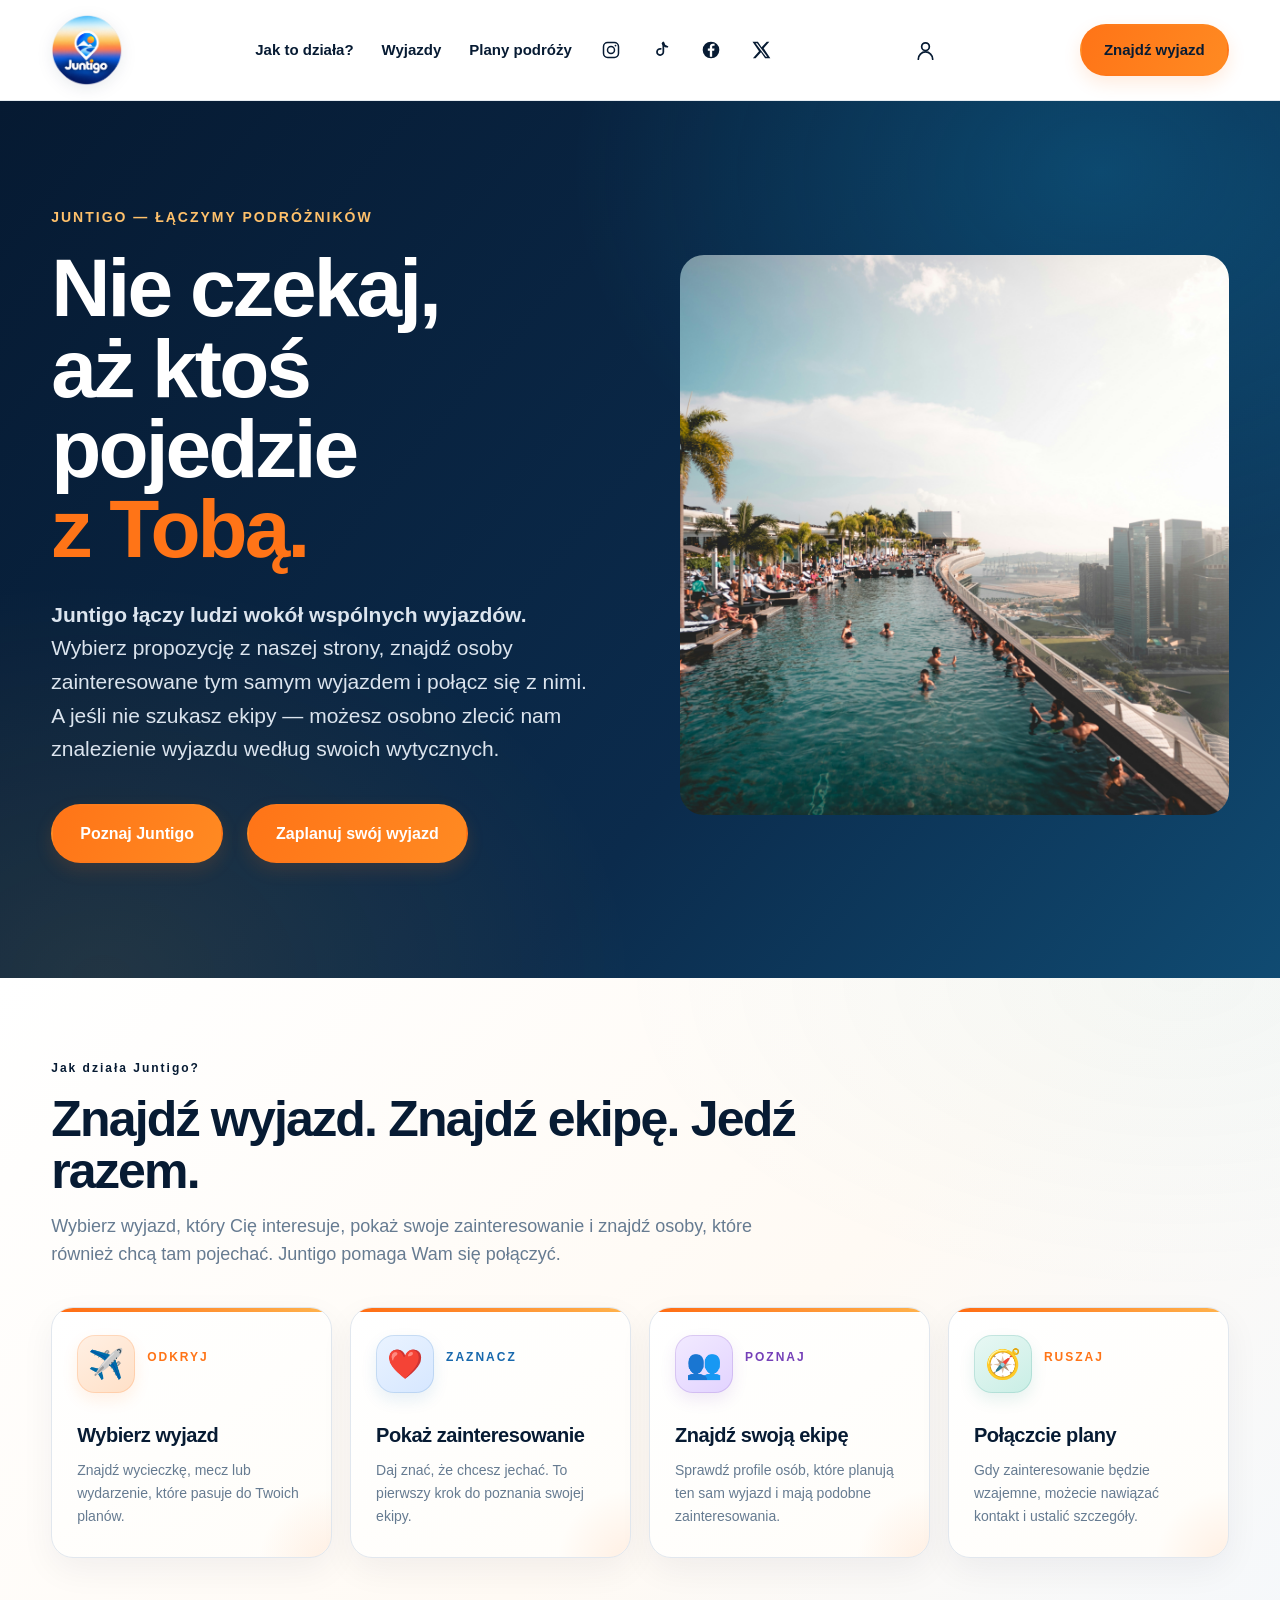
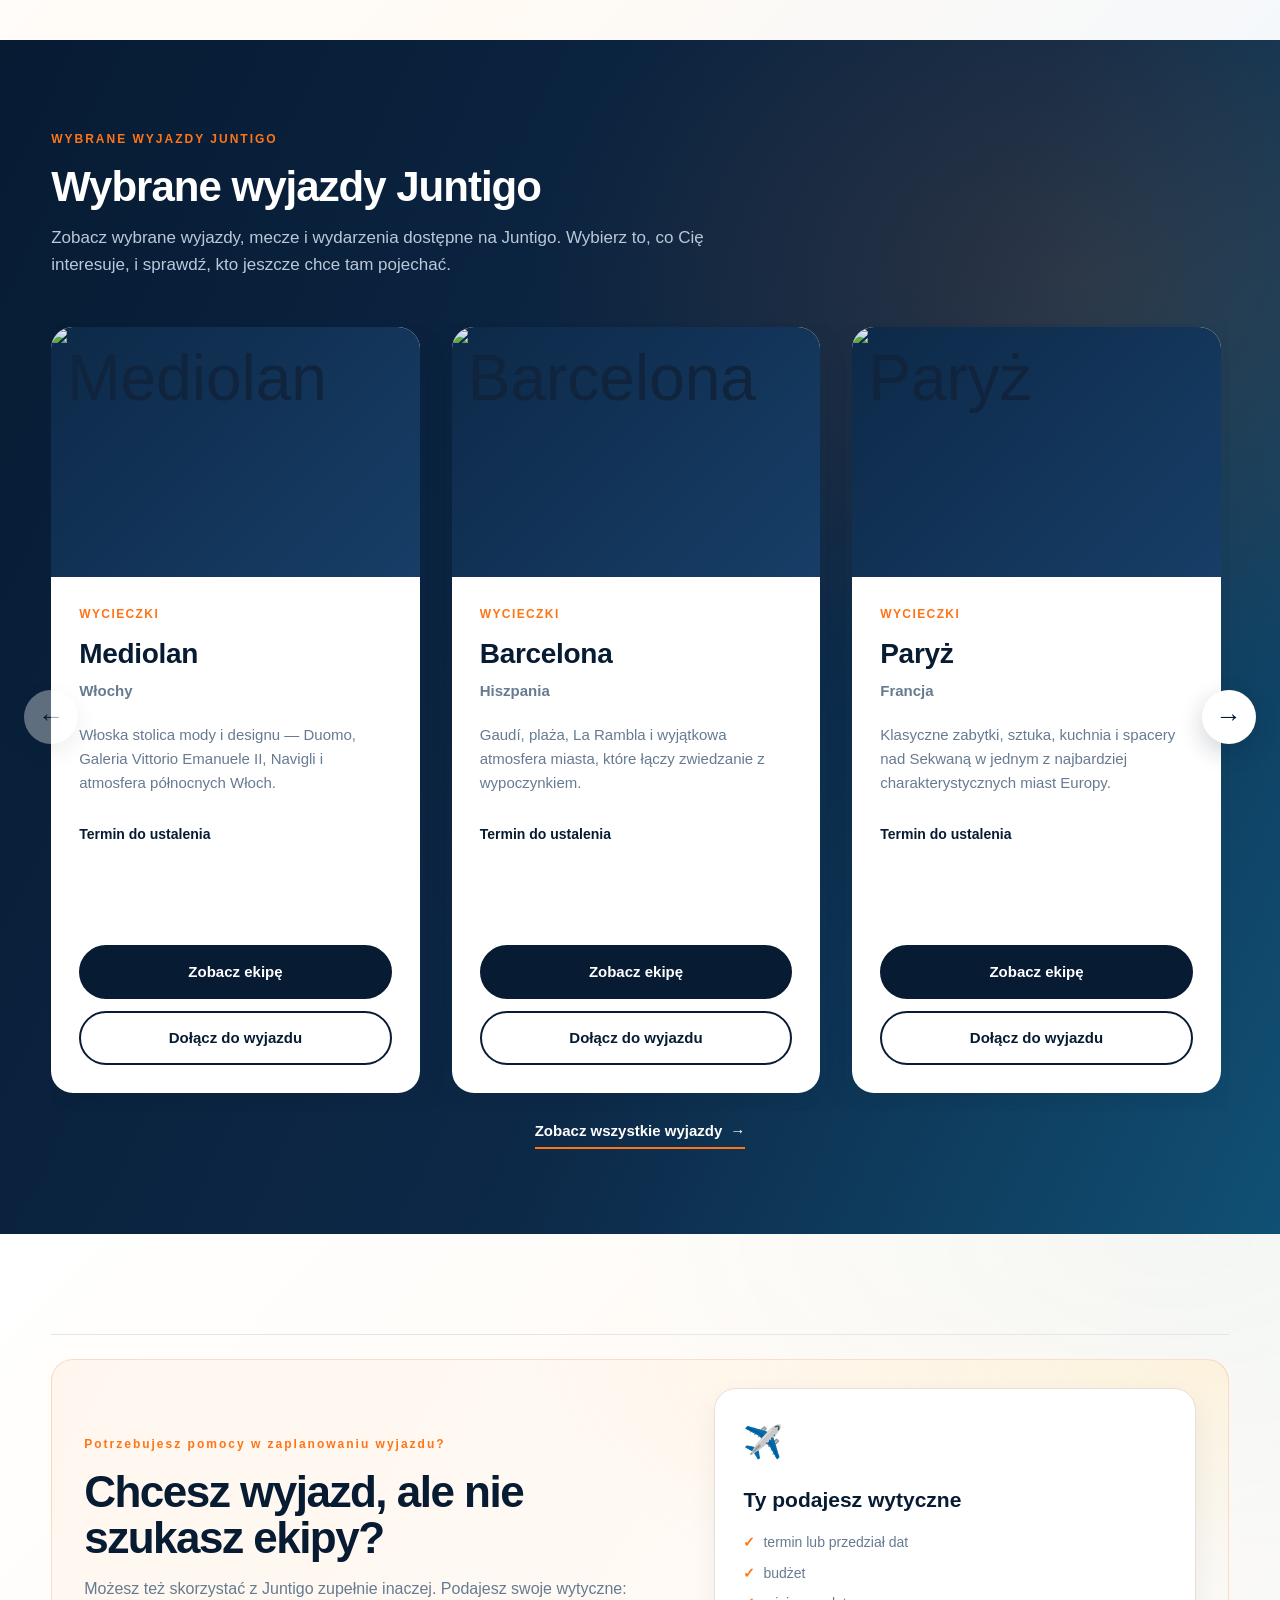
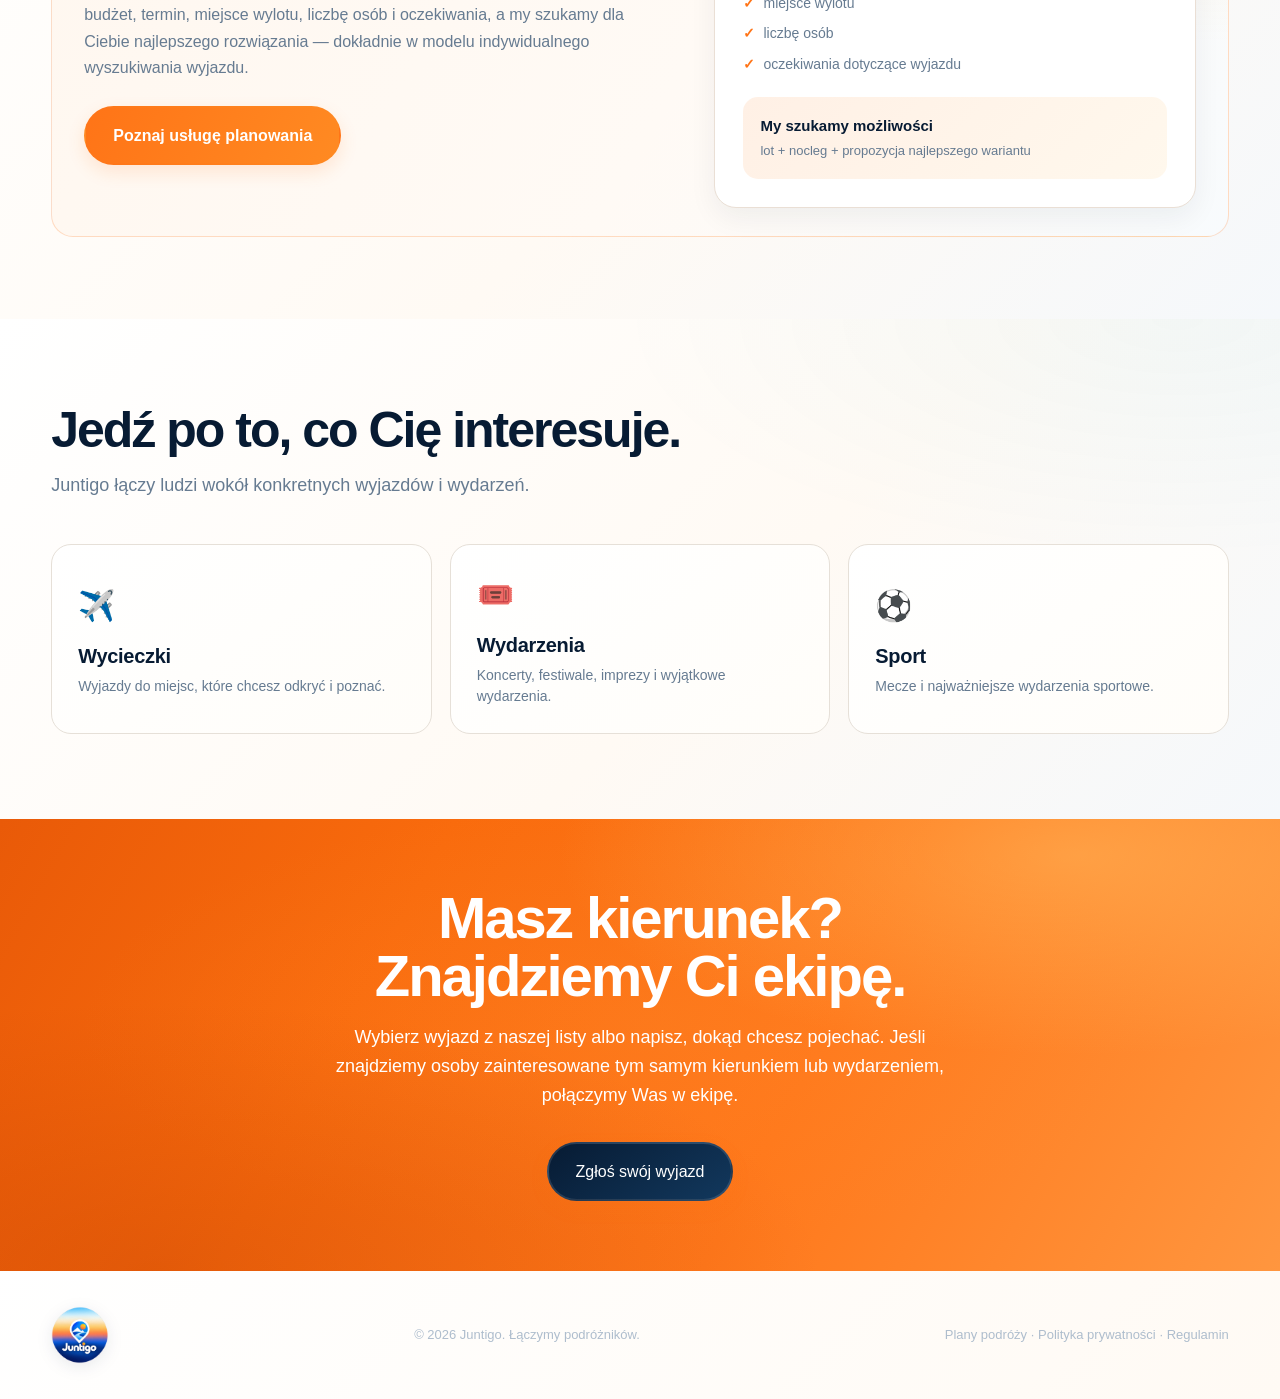
==== commit dffd7cff: "Add X social link to homepage navigation" ====
--- a/index.html
+++ b/index.html
@@ -174,6 +174,9 @@
 }
 .nav-facebook:hover {
     color: #1877f2;
+}
+.nav-x:hover {
+    color: #000000;
 }
 
 .nav-cta {
@@ -1391,6 +1394,7 @@
 }
 
 .person-card {
+  position: relative;
   display: flex;
   flex-direction: column;
   padding: 18px;
@@ -1400,12 +1404,36 @@
   border-radius: 18px;
 }
 
+.person-card-avatar {
+  position: absolute;
+  top: 14px;
+  right: 14px;
+  width: 42px;
+  height: 42px;
+  border-radius: 50%;
+  overflow: hidden;
+  display: flex;
+  align-items: center;
+  justify-content: center;
+  background: linear-gradient(145deg, var(--brand-navy), #124d78);
+  color: #fff;
+  font-size: 17px;
+  font-weight: 900;
+  box-shadow: 0 3px 10px rgba(7, 28, 52, .16);
+}
+.person-card-avatar img {
+  width: 100%;
+  height: 100%;
+  display: block;
+  object-fit: cover;
+}
+
 .person-card:last-child {
   margin-bottom: 0;
 }
 
-.person-card h4 {
-  margin: 0 0 5px;
+.person-card:not(.trip-group-card) h4 {
+  margin: 0 54px 5px 0;
   color: var(--navy);
   font-size: 20px;
   line-height: 1.2;
@@ -2774,6 +2802,11 @@
                 <path d="M13.4 20v-7h2.4l.4-2.8h-2.8V8.4c0-.8.2-1.4 1.4-1.4h1.5V4.5c-.3 0-1.1-.1-2.1-.1-2.1 0-3.6 1.3-3.6 3.7v2.1H8.2V13h2.4v7h2.8z" fill="#fff" stroke="none"></path>
               </svg>
             </a>
+            <a href="https://x.com/juntigopl" class="nav-social-link nav-x" target="_blank" rel="noopener noreferrer" aria-label="X Juntigo" title="X">
+              <svg viewBox="0 0 24 24" aria-hidden="true">
+                <path d="M18.9 2H22l-6.8 7.8L23.2 22h-6.3l-4.9-7.4L5.5 22H2.3l7.3-8.4L1.8 2h6.5l4.4 6.8L18.9 2Zm-1.1 18h1.7L7.3 3.9H5.5L17.8 20Z" fill="currentColor" stroke="none"></path>
+              </svg>
+            </a>
         </div>
 <button class="mobile-menu-toggle" type="button" onclick="toggleMobileMenu()" aria-label="Otwórz menu">
     ☰
@@ -2824,6 +2857,11 @@
     <svg viewBox="0 0 24 24" aria-hidden="true">
       <circle cx="12" cy="12" r="10" fill="currentColor" stroke="none"></circle>
       <path d="M13.4 20v-7h2.4l.4-2.8h-2.8V8.4c0-.8.2-1.4 1.4-1.4h1.5V4.5c-.3 0-1.1-.1-2.1-.1-2.1 0-3.6 1.3-3.6 3.7v2.1H8.2V13h2.4v7h2.8z" fill="#fff" stroke="none"></path>
+    </svg>
+  </a>
+  <a href="https://x.com/juntigopl" class="nav-social-link nav-x" target="_blank" rel="noopener noreferrer" aria-label="X Juntigo" title="X">
+    <svg viewBox="0 0 24 24" aria-hidden="true">
+      <path d="M18.9 2H22l-6.8 7.8L23.2 22h-6.3l-4.9-7.4L5.5 22H2.3l7.3-8.4L1.8 2h6.5l4.4 6.8L18.9 2Zm-1.1 18h1.7L7.3 3.9H5.5L17.8 20Z" fill="currentColor" stroke="none"></path>
     </svg>
   </a>
 </div>
@@ -4019,6 +4057,9 @@
         ${people.map((person, index) => `
           <div class="person-card">
 
+            <div class="person-card-avatar" aria-hidden="true">
+              ${/^data:image\/[a-zA-Z0-9.+-]+;base64,/i.test(String(person.photo || "")) ? `<img src="${escapeHtml(String(person.photo))}" alt="">` : escapeHtml((person.name || "J").trim().charAt(0).toUpperCase() || "J")}
+            </div>
             <h4>${escapeHtml(person.name)}</h4>
 
             <div class="person-meta">
@@ -4134,9 +4175,9 @@
     });
 }
   
-async function requestTripGroupJoin(groupId,button){const token=getJuntigoSessionToken();if(!token){window.location.href="konto.html";return;}const old=button.textContent;button.disabled=true;button.textContent="Wysyłanie...";try{const r=await fetch(JUNTIGO_API,{method:"POST",body:new URLSearchParams({type:"requestTripGroupJoin",sessionToken:token,groupId})});const d=await r.json();if(!d.success)throw new Error(d.error||"Nie udało się wysłać prośby.");button.textContent="Prośba wysłana";button.classList.add("interest-sent");if(typeof showHomepageTripToast==="function")showHomepageTripToast("Prośba o dołączenie została wysłana do organizatora.");}catch(e){button.disabled=false;button.textContent=old;alert(e.message||"Nie udało się wysłać prośby.");}}
+async function requestTripGroupJoin(groupId,button){const token=getJuntigoSessionToken();if(!token){window.location.href="konto.html?loginNotice=join";return;}const old=button.textContent;button.disabled=true;button.textContent="Wysyłanie...";try{const r=await fetch(JUNTIGO_API,{method:"POST",body:new URLSearchParams({type:"requestTripGroupJoin",sessionToken:token,groupId})});const d=await r.json();if(!d.success)throw new Error(d.error||"Nie udało się wysłać prośby.");button.textContent="Prośba wysłana";button.classList.add("interest-sent");if(typeof showHomepageTripToast==="function")showHomepageTripToast("Prośba o dołączenie została wysłana do organizatora.");}catch(e){button.disabled=false;button.textContent=old;alert(e.message||"Nie udało się wysłać prośby.");}}
 async function openCreateTripGroup(trip,tripLabel){
- if(!getJuntigoSessionToken()){window.location.href="konto.html";return;}
+ if(!getJuntigoSessionToken()){window.location.href="konto.html?loginNotice=join";return;}
  const old=document.getElementById("create-trip-group-modal");if(old)old.remove();
  const m=document.createElement("div");m.id="create-trip-group-modal";
  m.style.cssText="position:fixed;inset:0;z-index:100400;display:flex;align-items:center;justify-content:center;padding:18px;background:rgba(7,27,51,.72);backdrop-filter:blur(3px)";
@@ -4162,7 +4203,7 @@
  catch(err){status.textContent=err.message||"Nie udało się utworzyć ekipy.";b.disabled=false;b.style.opacity="1";b.textContent="Utwórz ekipę";}
  });
 }
-function setupTripGroupOrganizerControls(container,group,token){if(!group.isOrganizer||!Array.isArray(group.members))return;const members=group.members.filter(m=>m.userId&&m.role!=="Organizer");if(!members.length)return;const wrap=document.createElement("section");wrap.style.cssText="margin-top:18px;padding-top:16px;border-top:1px solid #e5eaf0";wrap.innerHTML='<h3>Przekazanie organizacji</h3><p style="color:#536b84">Możesz przekazać rolę organizatora aktywnemu członkowi ekipy.</p><div style="display:flex;gap:8px;flex-wrap:wrap"><select data-organizer-target aria-label="Nowy organizator" style="flex:1;min-width:180px;padding:10px;border:1px solid #d2dce7;border-radius:10px"></select><button type="button" data-transfer-organizer class="person-profile-button">Przekaż rolę</button></div><p data-organizer-status role="status"></p>';const select=wrap.querySelector("[data-organizer-target]");members.forEach(m=>{const option=document.createElement("option");option.value=m.userId;option.textContent=m.name||"Członek ekipy";select.appendChild(option);});const button=wrap.querySelector("[data-transfer-organizer]"),status=wrap.querySelector("[data-organizer-status]");button.addEventListener("click",async()=>{if(!(await showTripActionConfirm({title:"Przekazać rolę organizatora?",message:"Wybrana osoba zostanie nowym organizatorem ekipy. Utracisz uprawnienia organizatora, w tym możliwość zarządzania członkami i usunięcia ekipy.",confirmText:"Przekaż rolę"})))return;button.disabled=true;status.textContent="Przekazywanie roli…";try{const r=await fetch(JUNTIGO_API,{method:"POST",body:new URLSearchParams({type:"transferTripGroupOrganizer",sessionToken:token,groupId:group.groupId,targetUserId:select.value})});const d=await r.json();if(!d.success)throw new Error(d.error||"Nie udało się przekazać roli.");status.textContent="Rola przekazana. Odświeżam…";window.location.reload();}catch(e){status.textContent=e.message||"Błąd";button.disabled=false;}});container.appendChild(wrap);}
+function setupTripGroupOrganizerControls(container,group,token){if(!group.isOrganizer||!Array.isArray(group.members))return;const members=group.members.filter(m=>m.userId&&m.role!=="Organizer");if(!members.length)return;const wrap=document.createElement("section");wrap.style.cssText="margin-top:18px;padding-top:16px;border-top:1px solid #e5eaf0";wrap.innerHTML='<h3>Przekazanie organizacji</h3><p style="color:#536b84">Możesz przekazać rolę organizatora aktywnemu członkowi ekipy.</p><div style="display:flex;gap:8px;flex-wrap:wrap"><select data-organizer-target aria-label="Nowy organizator" style="flex:1;min-width:180px;padding:10px;border:1px solid #d2dce7;border-radius:10px"></select><button type="button" data-transfer-organizer class="person-profile-button">Przekaż rolę</button></div><p data-organizer-status role="status"></p>';const select=wrap.querySelector("[data-organizer-target]");members.forEach(m=>{const option=document.createElement("option");option.value=m.userId;option.textContent=m.name||"Członek ekipy";select.appendChild(option);});const button=wrap.querySelector("[data-transfer-organizer]"),status=wrap.querySelector("[data-organizer-status]");button.addEventListener("click",async()=>{if(!(await showTripActionConfirm({title:"Przekazać rolę organizatora?",message:"Wybrana osoba zostanie nowym organizatorem ekipy. Utracisz uprawnienia organizatora, w tym możliwość zarządzania członkami i usunięcia ekipy.",confirmText:"Przekaż rolę"})))return;button.disabled=true;status.textContent="Przekazywanie roli…";try{const r=await fetch(JUNTIGO_API,{method:"POST",body:new URLSearchParams({type:"transferTripGroupOrganizer",sessionToken:token,groupId:group.groupId,targetUserId:select.value})});const d=await r.json();if(!d.success)throw new Error(d.error||"Nie udało się przekazać roli.");status.textContent="Pomyślnie przekazano rolę organizatora. Za chwilę odświeżę widok ekipy.";await showTripActionConfirm({title:"Rola została przekazana",message:"Pomyślnie przekazano uprawnienia organizatora wybranej osobie. Od tej chwili to ona zarządza ekipą, a Ty jesteś jej członkiem.",confirmText:"OK"});window.location.reload();}catch(e){status.textContent=e.message||"Błąd";button.disabled=false;}});container.appendChild(wrap);}
 function setupTripGroupChat(container,group,token){
 const section=document.createElement("section");section.className="trip-group-chat";section.style.cssText="margin-top:22px;padding-top:18px;border-top:1px solid #e5eaf0";
 if(!group.isMember){section.innerHTML='<h3>Czat ekipy</h3><p style="color:#536b84">Czat jest dostępny dla zaakceptowanych członków ekipy.</p>';container.appendChild(section);return;}
@@ -5030,6 +5071,10 @@
 }
 
 async function openInterestForm(contactButton) {
+  if (!getJuntigoSessionToken()) {
+    window.location.href = "konto.html?loginNotice=join";
+    return;
+  }
   // Zabezpieczenie przed wysłaniem zainteresowania do własnego profilu.
   const targetUserId = String(contactButton && contactButton.dataset.userId || "").trim();
   if (targetUserId && typeof validateJuntigoSession === "function") {
@@ -5166,11 +5211,7 @@
 async function saveInterest(trip, toUserId, instagram, contactButton) {
   const sessionToken = getJuntigoSessionToken();
   if (!sessionToken) {
-    const error = document.getElementById("interest-form-error");
-    if (error) {
-      error.innerHTML = 'Aby wysłać zainteresowanie, zaloguj się do Juntigo. <a href="konto.html" style="color:#ff7417;font-weight:700">Przejdź do logowania</a>.';
-      error.style.display = "block";
-    } else window.location.href = "konto.html";
+    window.location.href = "konto.html?loginNotice=join";
     return false;
   }
   const normalizedTrip = String(trip || "").trim();
